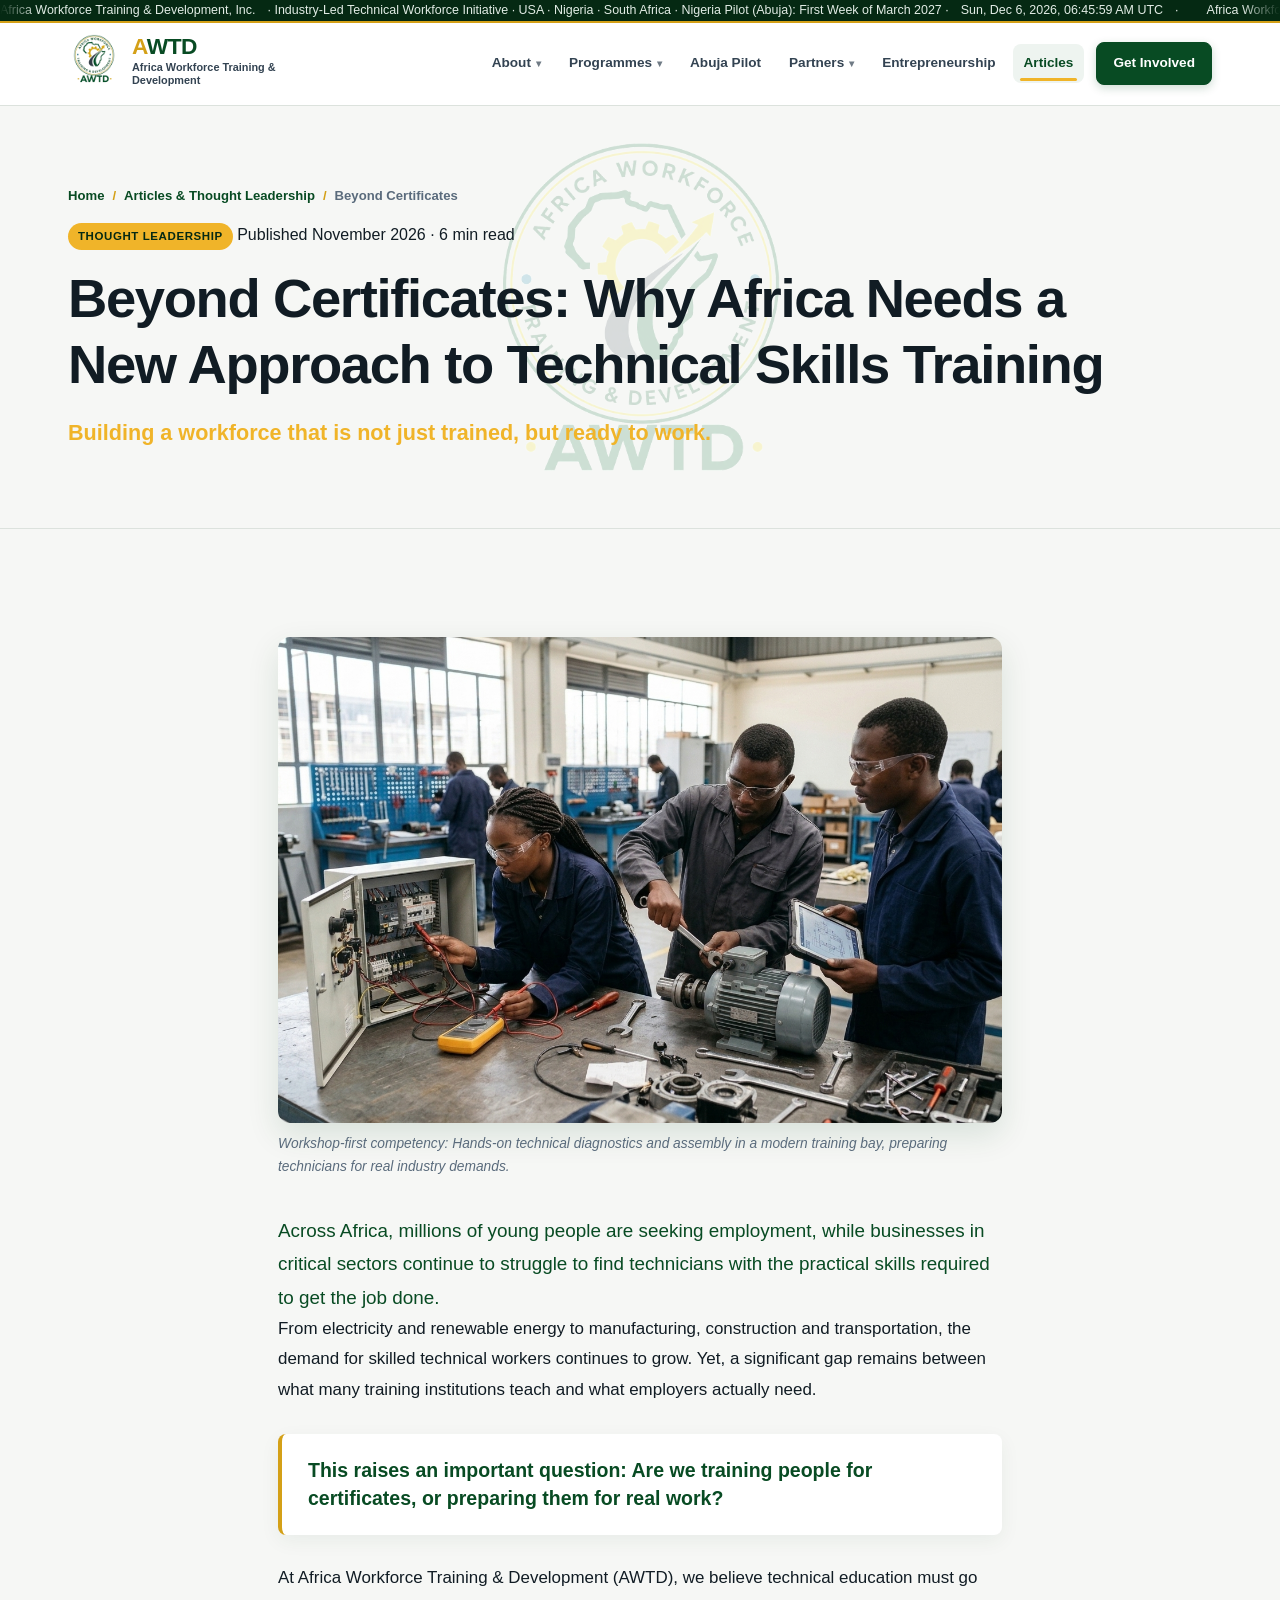
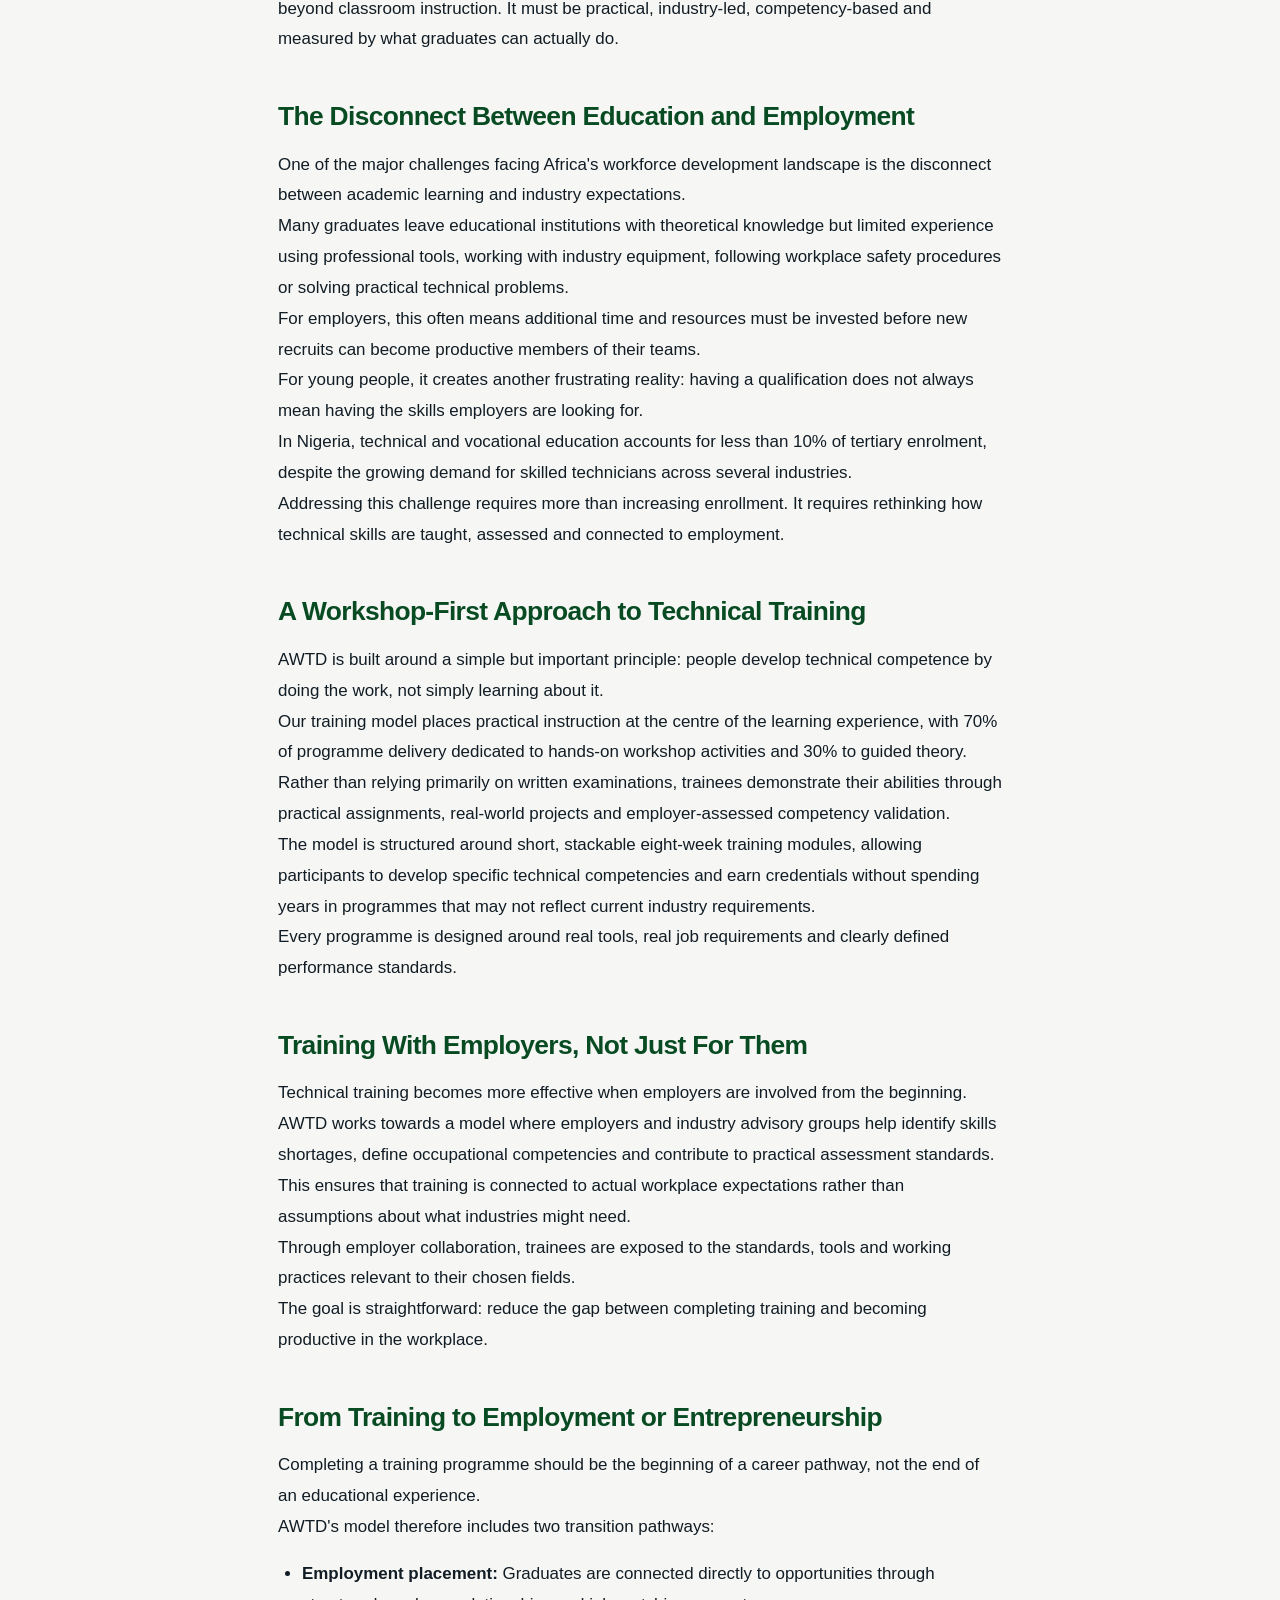
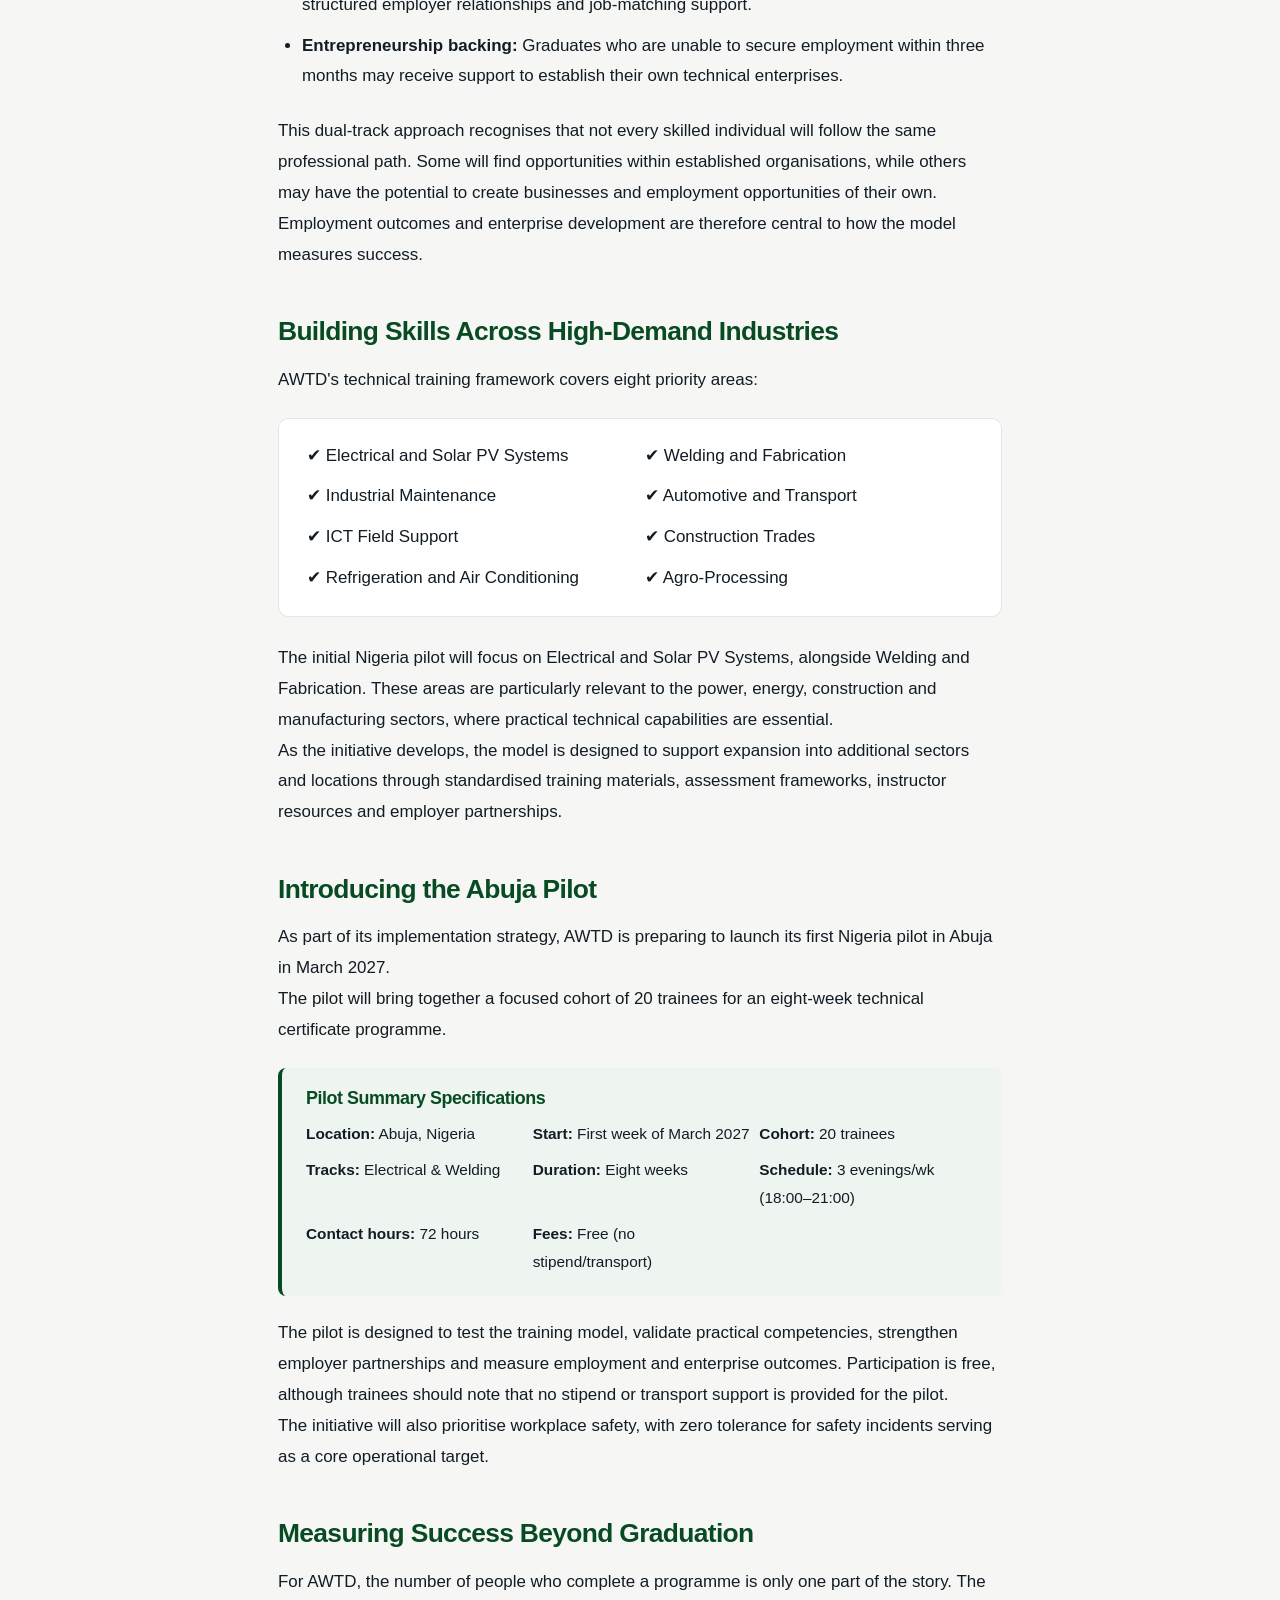
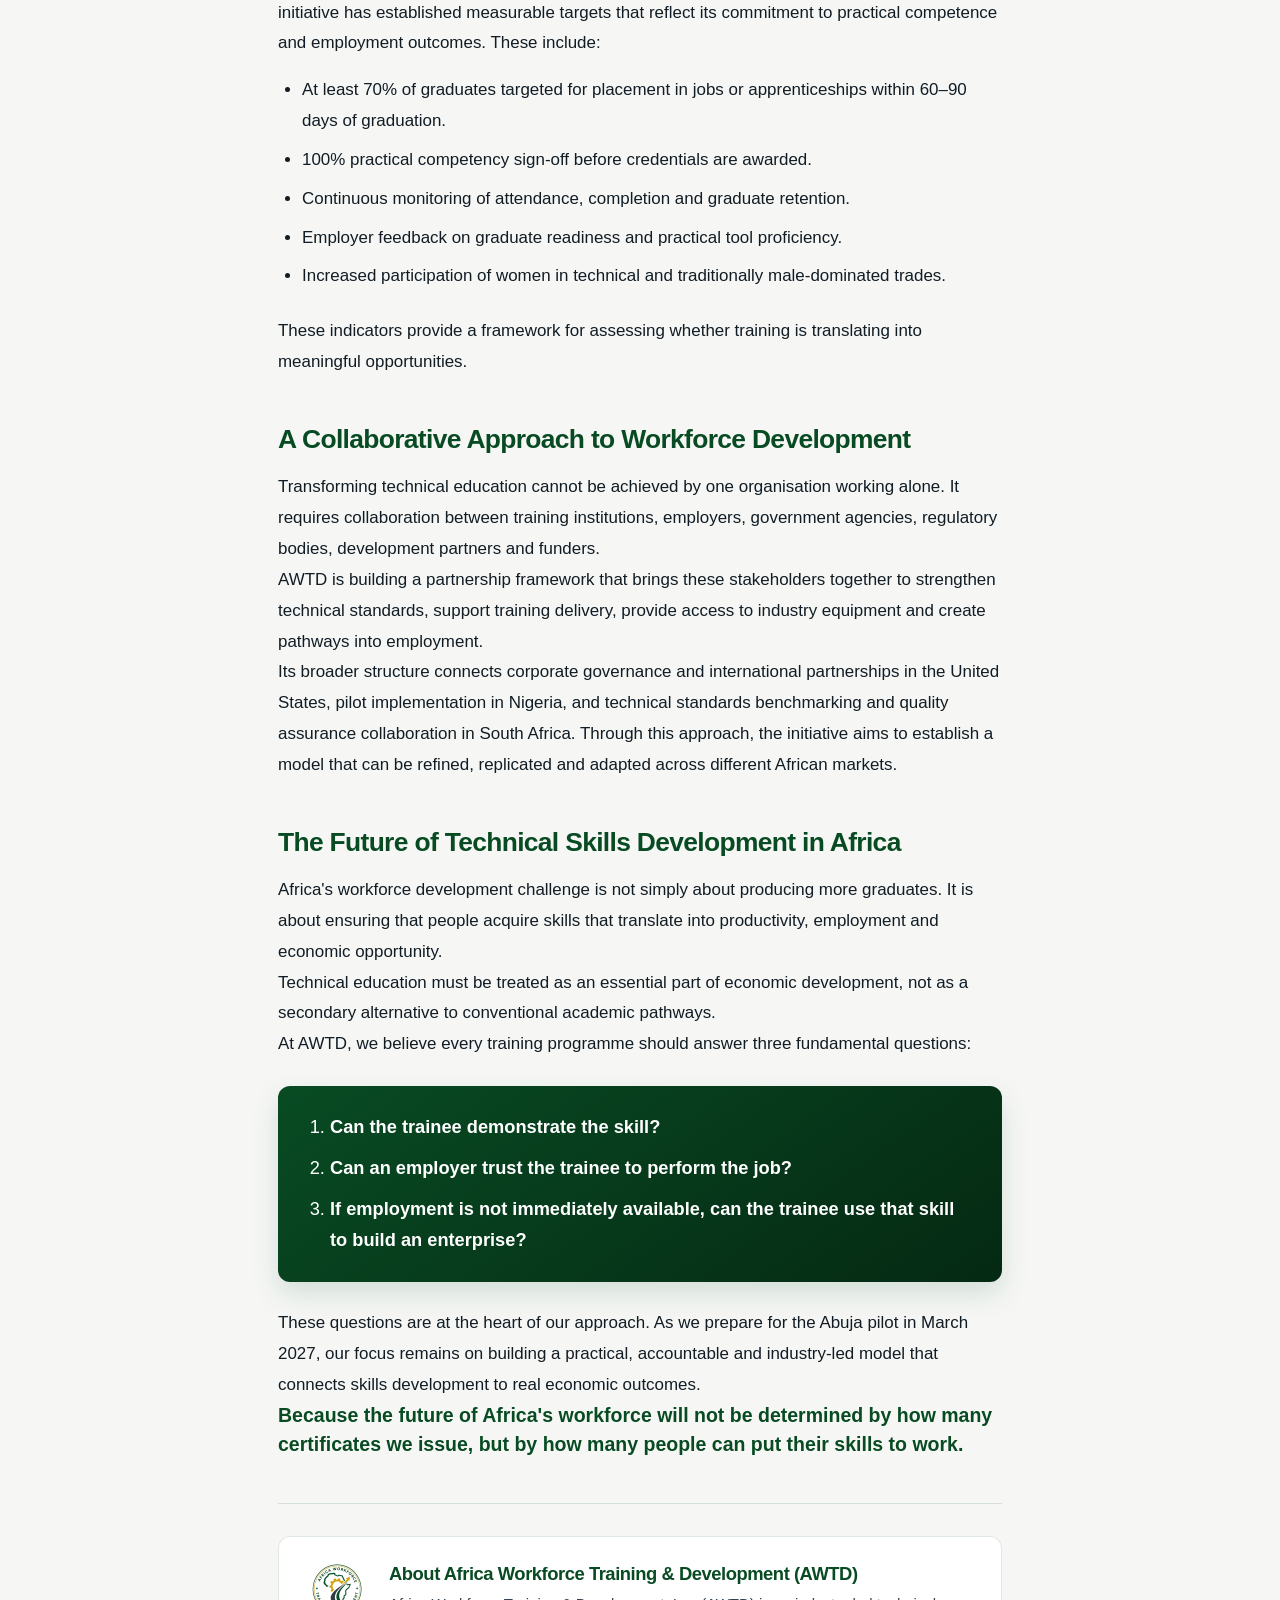
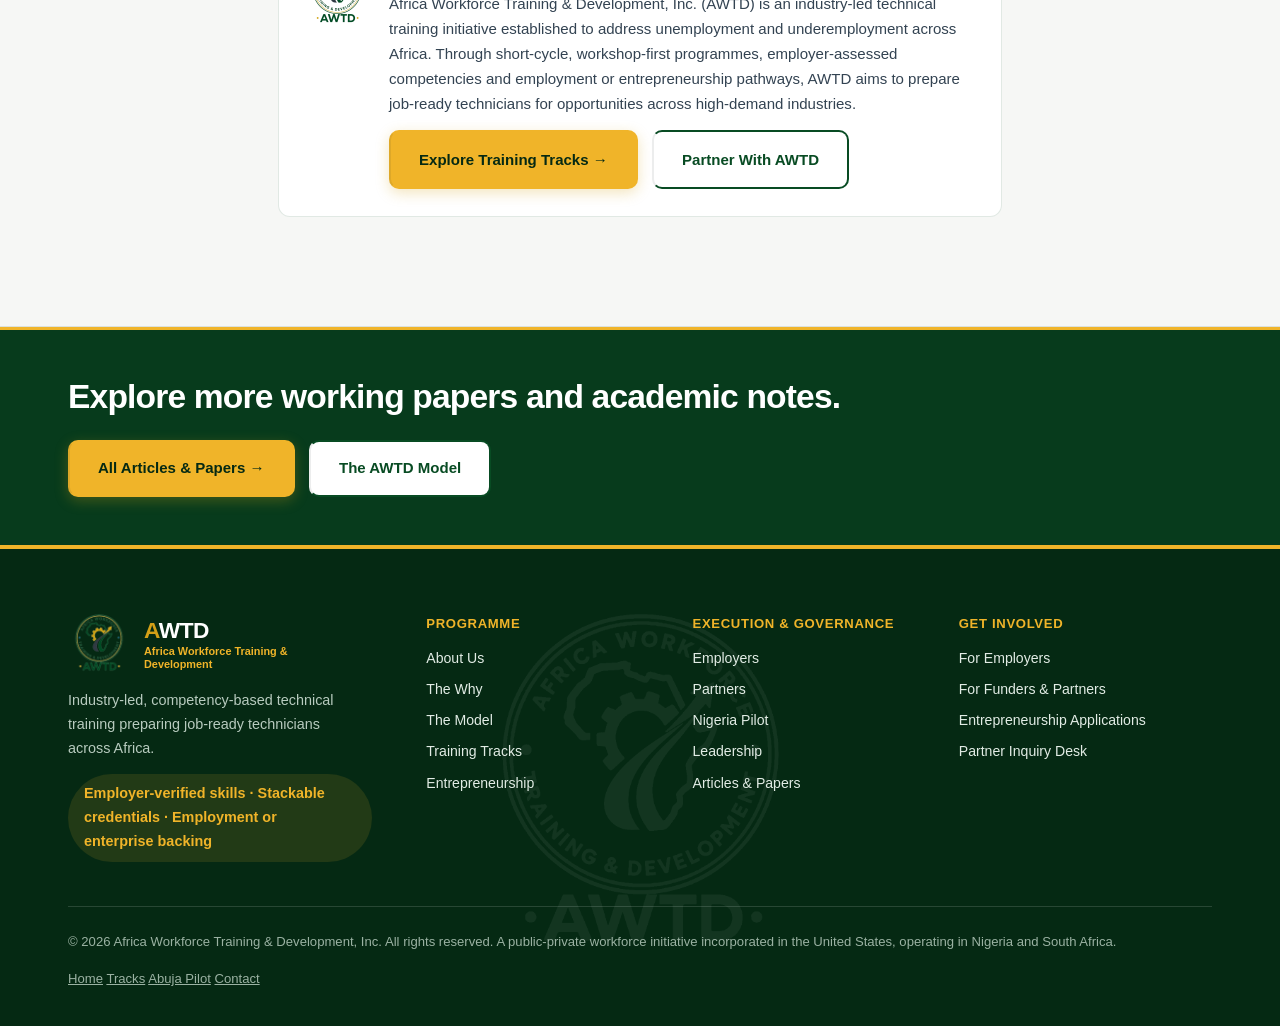
==== article-beyond-certificates.html @ a115439b "Publish Beyond Certificates article with natural photo, split differentiator with Request to Add Tra" ====
<!DOCTYPE html>
<html lang="en">
<head>
  <meta charset="UTF-8">
  <meta name="viewport" content="width=device-width, initial-scale=1.0, viewport-fit=cover">
  <meta name="description" content="Beyond Certificates: Why Africa Needs a New Approach to Technical Skills Training. An in-depth thought leadership article from Africa Workforce Training & Development (AWTD).">
  <title>Beyond Certificates: Why Africa Needs a New Approach to Technical Skills Training | AWTD</title>
  <link rel="icon" type="image/png" href="04%20Logos/awtd-logo-transparent.png">
  <link rel="preconnect" href="https://fonts.googleapis.com">
  <link rel="preconnect" href="https://fonts.gstatic.com" crossorigin>
  <link href="https://fonts.googleapis.com/css2?family=Plus+Jakarta+Sans:ital,wght@0,400;0,500;0,600;0,700;0,800;1,400;1,600&display=swap" rel="stylesheet">
  <link rel="stylesheet" href="css/styles.css?v=20261121b">
</head>
<body class="page-article">
<a class="skip-link" href="#mainContent">Skip to main content</a>

<!-- ── TOP ANNOUNCEMENT BAR ────────────────────────────────────── -->
<div class="topbar" role="region" aria-label="Announcement">
  <div class="topbar-marquee" aria-label="Organisation summary and live date">
    <div class="topbar-track">
      <span class="topbar-meta">
        <span data-config="legal-name">Africa Workforce Training &amp; Development, Inc.</span> · Industry-Led Technical Workforce Initiative · USA · Nigeria · South Africa · Nigeria Pilot (Abuja): First Week of March 2027 · <span class="topbar-datetime" data-live-datetime></span> ·
      </span>
      <span class="topbar-meta topbar-meta--dup" aria-hidden="true">
        <span>Africa Workforce Training &amp; Development, Inc.</span> · Industry-Led Technical Workforce Initiative · USA · Nigeria · South Africa · Nigeria Pilot (Abuja): First Week of March 2027 · <span class="topbar-datetime" data-live-datetime></span> ·
      </span>
    </div>
  </div>
</div>

<!-- ── PRIMARY NAVIGATION ──────────────────────────────────────── -->
<nav class="nav" role="navigation" aria-label="Main Navigation">
  <div class="wrap nav-in">
    <div class="nav-brand-row">
      <button class="nav-toggle" id="navToggle" type="button" aria-expanded="false" aria-controls="navLinks" aria-label="Toggle navigation menu">
        <span class="nav-toggle-bar" aria-hidden="true"></span>
        <span class="nav-toggle-bar" aria-hidden="true"></span>
        <span class="nav-toggle-bar" aria-hidden="true"></span>
      </button>

      <a class="mark" href="index.html" aria-label="AWTD, Africa Workforce Training & Development Home">
        <img class="mark-seal" src="04%20Logos/awtd-logo-transparent.png" alt="Official AWTD Logo" width="68" height="68">
        <div class="mark-text">
          <span class="mark-glyph"><em>A</em>WTD</span>
          <span class="mark-sub">Africa Workforce Training &amp; Development</span>
        </div>
      </a>
    </div>

    <div class="nav-links" id="navLinks">
      <div class="nav-item">
        <button type="button" class="nav-dropdown-trigger" aria-expanded="false" aria-haspopup="true">
          About <span class="nav-caret" aria-hidden="true">▾</span>
        </button>
        <div class="nav-dropdown-menu" role="menu">
          <a href="index.html#about" role="menuitem">About Us<span>Our purpose &amp; 3 operating countries</span></a>
          <a href="problem.html" role="menuitem">The Why<span>The problem we are addressing</span></a>
          <a href="model.html" role="menuitem">The Model<span>Industry-led, competency-based architecture</span></a>
          <a href="leadership.html" role="menuitem">Leadership<span>Seated board &amp; nine officers</span></a>
        </div>
      </div>

      <div class="nav-item">
        <button type="button" class="nav-dropdown-trigger" aria-expanded="false" aria-haspopup="true">
          Programmes <span class="nav-caret" aria-hidden="true">▾</span>
        </button>
        <div class="nav-dropdown-menu" role="menu">
          <a href="tracks.html" role="menuitem">Training Tracks<span>Electrical, Welding &amp; candidate trades</span></a>
          <a href="model.html#journey" role="menuitem">Learner Journey<span>From intake to job placement</span></a>
          <a href="measurement.html" role="menuitem">Measurement<span>70% placement &amp; 0 incidents KPIs</span></a>
        </div>
      </div>

      <a href="pilot.html">Abuja Pilot</a>

      <div class="nav-item">
        <button type="button" class="nav-dropdown-trigger" aria-expanded="false" aria-haspopup="true">
          Partners <span class="nav-caret" aria-hidden="true">▾</span>
        </button>
        <div class="nav-dropdown-menu" role="menu">
          <a href="employers.html" role="menuitem">Employer Needs<span>Tell us what training you require</span></a>
          <a href="partners.html" role="menuitem">Partner Coalition<span>Government, employers &amp; funders</span></a>
        </div>
      </div>

      <a href="entrepreneurship.html">Entrepreneurship</a>
      <a href="papers.html" class="is-active" aria-current="page">Articles</a>
      <a class="nav-cta" href="get-involved.html">Get Involved</a>
    </div>
  </div>
</nav>

<main id="mainContent">
  <!-- ── ARTICLE HEADER ────────────────────────────────────────── -->
  <header class="band page-hero article-hero" id="top">
    <div class="wrap">
      <nav class="breadcrumb" aria-label="Breadcrumb">
        <a href="index.html">Home</a>
        <span class="breadcrumb-sep" aria-hidden="true">/</span>
        <a href="papers.html">Articles &amp; Thought Leadership</a>
        <span class="breadcrumb-sep" aria-hidden="true">/</span>
        <span aria-current="page">Beyond Certificates</span>
      </nav>
      <div class="article-meta-bar">
        <span class="chip">Thought Leadership</span>
        <span class="article-date">Published November 2026 · 6 min read</span>
      </div>
      <h1 class="h-sec article-title" style="font-size:clamp(2.1rem,4.4vw,3.4rem);line-height:1.2;margin:16px 0 18px">Beyond Certificates: Why Africa Needs a New Approach to Technical Skills Training</h1>
      <p class="lead" style="font-size:clamp(1.1rem,1.8vw,1.35rem);color:var(--gold-bright);font-weight:600">Building a workforce that is not just trained, but ready to work.</p>
    </div>
  </header>

  <!-- ── ARTICLE CONTENT ───────────────────────────────────────── -->
  <article class="band band--light article-content-band">
    <div class="wrap article-container" style="max-width:820px;margin:0 auto">
      <!-- Natural Editorial Photograph -->
      <figure class="article-featured-figure" style="margin:0 0 36px">
        <img class="article-featured-img" src="05%20Images/technical-skills-training.jpg" alt="Young African technical trainees collaborating on hands-on equipment in a workshop" width="1200" height="720" style="width:100%;height:auto;border-radius:12px;box-shadow:0 12px 32px rgba(8,75,35,0.12);display:block">
        <figcaption style="font-size:0.86rem;color:var(--ink-muted);margin-top:10px;font-style:italic">Workshop-first competency: Hands-on technical diagnostics and assembly in a modern training bay, preparing technicians for real industry demands.</figcaption>
      </figure>

      <div class="article-body-text" style="font-size:1.06rem;line-height:1.82;color:var(--ink)">
        <p class="article-intro-p" style="font-size:1.18rem;line-height:1.75;font-weight:500;color:var(--forest)">Across Africa, millions of young people are seeking employment, while businesses in critical sectors continue to struggle to find technicians with the practical skills required to get the job done.</p>

        <p>From electricity and renewable energy to manufacturing, construction and transportation, the demand for skilled technical workers continues to grow. Yet, a significant gap remains between what many training institutions teach and what employers actually need.</p>

        <div class="article-callout-quote" style="background:#FFFFFF;border-left:4px solid var(--gold);padding:22px 26px;border-radius:8px;margin:28px 0;box-shadow:0 6px 20px rgba(8,75,35,0.06)">
          <p style="font-size:1.22rem;font-weight:700;color:var(--forest);line-height:1.45;margin:0">This raises an important question: Are we training people for certificates, or preparing them for real work?</p>
        </div>

        <p>At Africa Workforce Training &amp; Development (AWTD), we believe technical education must go beyond classroom instruction. It must be practical, industry-led, competency-based and measured by what graduates can actually do.</p>

        <h2 style="font-size:1.65rem;color:var(--forest);margin:44px 0 16px;line-height:1.3">The Disconnect Between Education and Employment</h2>
        <p>One of the major challenges facing Africa's workforce development landscape is the disconnect between academic learning and industry expectations.</p>
        <p>Many graduates leave educational institutions with theoretical knowledge but limited experience using professional tools, working with industry equipment, following workplace safety procedures or solving practical technical problems.</p>
        <p>For employers, this often means additional time and resources must be invested before new recruits can become productive members of their teams.</p>
        <p>For young people, it creates another frustrating reality: having a qualification does not always mean having the skills employers are looking for.</p>
        <p>In Nigeria, technical and vocational education accounts for less than 10% of tertiary enrolment, despite the growing demand for skilled technicians across several industries.</p>
        <p>Addressing this challenge requires more than increasing enrollment. It requires rethinking how technical skills are taught, assessed and connected to employment.</p>

        <h2 style="font-size:1.65rem;color:var(--forest);margin:44px 0 16px;line-height:1.3">A Workshop-First Approach to Technical Training</h2>
        <p>AWTD is built around a simple but important principle: people develop technical competence by doing the work, not simply learning about it.</p>
        <p>Our training model places practical instruction at the centre of the learning experience, with 70% of programme delivery dedicated to hands-on workshop activities and 30% to guided theory.</p>
        <p>Rather than relying primarily on written examinations, trainees demonstrate their abilities through practical assignments, real-world projects and employer-assessed competency validation.</p>
        <p>The model is structured around short, stackable eight-week training modules, allowing participants to develop specific technical competencies and earn credentials without spending years in programmes that may not reflect current industry requirements.</p>
        <p>Every programme is designed around real tools, real job requirements and clearly defined performance standards.</p>

        <h2 style="font-size:1.65rem;color:var(--forest);margin:44px 0 16px;line-height:1.3">Training With Employers, Not Just For Them</h2>
        <p>Technical training becomes more effective when employers are involved from the beginning.</p>
        <p>AWTD works towards a model where employers and industry advisory groups help identify skills shortages, define occupational competencies and contribute to practical assessment standards.</p>
        <p>This ensures that training is connected to actual workplace expectations rather than assumptions about what industries might need.</p>
        <p>Through employer collaboration, trainees are exposed to the standards, tools and working practices relevant to their chosen fields.</p>
        <p>The goal is straightforward: reduce the gap between completing training and becoming productive in the workplace.</p>

        <h2 style="font-size:1.65rem;color:var(--forest);margin:44px 0 16px;line-height:1.3">From Training to Employment or Entrepreneurship</h2>
        <p>Completing a training programme should be the beginning of a career pathway, not the end of an educational experience.</p>
        <p>AWTD's model therefore includes two transition pathways:</p>
        <ul style="padding-left:24px;margin:16px 0 24px">
          <li style="margin-bottom:10px"><strong>Employment placement:</strong> Graduates are connected directly to opportunities through structured employer relationships and job-matching support.</li>
          <li style="margin-bottom:10px"><strong>Entrepreneurship backing:</strong> Graduates who are unable to secure employment within three months may receive support to establish their own technical enterprises.</li>
        </ul>
        <p>This dual-track approach recognises that not every skilled individual will follow the same professional path. Some will find opportunities within established organisations, while others may have the potential to create businesses and employment opportunities of their own.</p>
        <p>Employment outcomes and enterprise development are therefore central to how the model measures success.</p>

        <h2 style="font-size:1.65rem;color:var(--forest);margin:44px 0 16px;line-height:1.3">Building Skills Across High-Demand Industries</h2>
        <p>AWTD's technical training framework covers eight priority areas:</p>
        <div style="background:#FFFFFF;border:1px solid rgba(8,75,35,0.12);border-radius:10px;padding:22px 28px;margin:22px 0 26px">
          <ul style="display:grid;grid-template-columns:repeat(auto-fit,minmax(240px,1fr));gap:10px;list-style:none;padding:0;margin:0">
            <li>✔ Electrical and Solar PV Systems</li>
            <li>✔ Welding and Fabrication</li>
            <li>✔ Industrial Maintenance</li>
            <li>✔ Automotive and Transport</li>
            <li>✔ ICT Field Support</li>
            <li>✔ Construction Trades</li>
            <li>✔ Refrigeration and Air Conditioning</li>
            <li>✔ Agro-Processing</li>
          </ul>
        </div>
        <p>The initial Nigeria pilot will focus on Electrical and Solar PV Systems, alongside Welding and Fabrication. These areas are particularly relevant to the power, energy, construction and manufacturing sectors, where practical technical capabilities are essential.</p>
        <p>As the initiative develops, the model is designed to support expansion into additional sectors and locations through standardised training materials, assessment frameworks, instructor resources and employer partnerships.</p>

        <h2 style="font-size:1.65rem;color:var(--forest);margin:44px 0 16px;line-height:1.3">Introducing the Abuja Pilot</h2>
        <p>As part of its implementation strategy, AWTD is preparing to launch its first Nigeria pilot in Abuja in March 2027.</p>
        <p>The pilot will bring together a focused cohort of 20 trainees for an eight-week technical certificate programme.</p>
        <div style="background:var(--bg-sage);border-left:4px solid var(--forest);padding:20px 24px;border-radius:8px;margin:22px 0">
          <h4 style="margin:0 0 12px;color:var(--forest);font-size:1.12rem">Pilot Summary Specifications</h4>
          <ul style="list-style:none;padding:0;margin:0;display:grid;grid-template-columns:repeat(auto-fit,minmax(200px,1fr));gap:8px;font-size:0.96rem">
            <li><strong>Location:</strong> Abuja, Nigeria</li>
            <li><strong>Start:</strong> First week of March 2027</li>
            <li><strong>Cohort:</strong> 20 trainees</li>
            <li><strong>Tracks:</strong> Electrical &amp; Welding</li>
            <li><strong>Duration:</strong> Eight weeks</li>
            <li><strong>Schedule:</strong> 3 evenings/wk (18:00–21:00)</li>
            <li><strong>Contact hours:</strong> 72 hours</li>
            <li><strong>Fees:</strong> Free (no stipend/transport)</li>
          </ul>
        </div>
        <p>The pilot is designed to test the training model, validate practical competencies, strengthen employer partnerships and measure employment and enterprise outcomes. Participation is free, although trainees should note that no stipend or transport support is provided for the pilot.</p>
        <p>The initiative will also prioritise workplace safety, with zero tolerance for safety incidents serving as a core operational target.</p>

        <h2 style="font-size:1.65rem;color:var(--forest);margin:44px 0 16px;line-height:1.3">Measuring Success Beyond Graduation</h2>
        <p>For AWTD, the number of people who complete a programme is only one part of the story. The initiative has established measurable targets that reflect its commitment to practical competence and employment outcomes. These include:</p>
        <ul style="padding-left:24px;margin:16px 0 24px">
          <li style="margin-bottom:8px">At least 70% of graduates targeted for placement in jobs or apprenticeships within 60–90 days of graduation.</li>
          <li style="margin-bottom:8px">100% practical competency sign-off before credentials are awarded.</li>
          <li style="margin-bottom:8px">Continuous monitoring of attendance, completion and graduate retention.</li>
          <li style="margin-bottom:8px">Employer feedback on graduate readiness and practical tool proficiency.</li>
          <li style="margin-bottom:8px">Increased participation of women in technical and traditionally male-dominated trades.</li>
        </ul>
        <p>These indicators provide a framework for assessing whether training is translating into meaningful opportunities.</p>

        <h2 style="font-size:1.65rem;color:var(--forest);margin:44px 0 16px;line-height:1.3">A Collaborative Approach to Workforce Development</h2>
        <p>Transforming technical education cannot be achieved by one organisation working alone. It requires collaboration between training institutions, employers, government agencies, regulatory bodies, development partners and funders.</p>
        <p>AWTD is building a partnership framework that brings these stakeholders together to strengthen technical standards, support training delivery, provide access to industry equipment and create pathways into employment.</p>
        <p>Its broader structure connects corporate governance and international partnerships in the United States, pilot implementation in Nigeria, and technical standards benchmarking and quality assurance collaboration in South Africa. Through this approach, the initiative aims to establish a model that can be refined, replicated and adapted across different African markets.</p>

        <h2 style="font-size:1.65rem;color:var(--forest);margin:44px 0 16px;line-height:1.3">The Future of Technical Skills Development in Africa</h2>
        <p>Africa's workforce development challenge is not simply about producing more graduates. It is about ensuring that people acquire skills that translate into productivity, employment and economic opportunity.</p>
        <p>Technical education must be treated as an essential part of economic development, not as a secondary alternative to conventional academic pathways.</p>
        <p>At AWTD, we believe every training programme should answer three fundamental questions:</p>
        <div style="background:linear-gradient(145deg,var(--forest) 0%,var(--bg-forest-deep) 100%);color:#FFFFFF;padding:26px 30px;border-radius:12px;margin:26px 0;box-shadow:0 12px 28px rgba(8,75,35,0.14)">
          <ol style="margin:0;padding-left:22px;font-size:1.14rem;line-height:1.7;color:#FFFFFF">
            <li style="margin-bottom:10px"><strong>Can the trainee demonstrate the skill?</strong></li>
            <li style="margin-bottom:10px"><strong>Can an employer trust the trainee to perform the job?</strong></li>
            <li><strong>If employment is not immediately available, can the trainee use that skill to build an enterprise?</strong></li>
          </ol>
        </div>
        <p>These questions are at the heart of our approach. As we prepare for the Abuja pilot in March 2027, our focus remains on building a practical, accountable and industry-led model that connects skills development to real economic outcomes.</p>
        <p style="font-size:1.22rem;font-weight:700;color:var(--forest);line-height:1.5">Because the future of Africa's workforce will not be determined by how many certificates we issue, but by how many people can put their skills to work.</p>

        <hr style="border:none;border-top:1px solid rgba(8,75,35,0.14);margin:44px 0 32px">

        <!-- Author / Organisation Bio -->
        <div style="background:#FFFFFF;border:1px solid rgba(8,75,35,0.12);border-radius:12px;padding:26px;display:flex;gap:20px;align-items:flex-start;flex-wrap:wrap">
          <img src="04%20Logos/awtd-logo-transparent.png" alt="AWTD Official Seal" width="64" height="64" style="object-fit:contain;flex-shrink:0">
          <div style="flex:1;min-width:240px">
            <h4 style="margin:0 0 8px;font-size:1.15rem;color:var(--forest)">About Africa Workforce Training &amp; Development (AWTD)</h4>
            <p style="font-size:0.94rem;line-height:1.65;color:var(--ink-secondary);margin:0 0 14px">Africa Workforce Training &amp; Development, Inc. (AWTD) is an industry-led technical training initiative established to address unemployment and underemployment across Africa. Through short-cycle, workshop-first programmes, employer-assessed competencies and employment or entrepreneurship pathways, AWTD aims to prepare job-ready technicians for opportunities across high-demand industries.</p>
            <div class="btns" style="margin-top:0">
              <a class="btn btn-p" href="tracks.html">Explore Training Tracks →</a>
              <a class="btn btn-s" href="get-involved.html">Partner With AWTD</a>
            </div>
          </div>
        </div>
      </div>
    </div>
  </article>

  <section class="next-band" aria-label="Next section navigation">
    <div class="wrap next-band-in">
      <div>
        <h2 class="h-sec" style="font-size:clamp(1.5rem,3vw,2.1rem)">Explore more working papers and academic notes.</h2>
      </div>
      <div class="btns" style="margin-top:0">
        <a class="btn btn-p" href="papers.html">All Articles &amp; Papers →</a>
        <a class="btn btn-s" href="model.html">The AWTD Model</a>
      </div>
    </div>
  </section>
</main>

<footer class="foot">
  <div class="wrap">
    <div class="foot-in">
      <div class="foot-brand">
        <div class="foot-brand-mark">
          <img class="mark-seal" src="04%20Logos/awtd-logo-transparent.png" alt="Official AWTD Logo" width="62" height="62">
          <div class="mark-text">
            <span class="mark-glyph"><em>A</em>WTD</span>
            <span class="mark-sub">Africa Workforce Training &amp; Development</span>
          </div>
        </div>
        <p>Industry-led, competency-based technical training preparing job-ready technicians across Africa.</p>
        <p class="strap">Employer-verified skills · Stackable credentials · Employment or enterprise backing</p>
      </div>

      <div class="foot-meta">
        <b>Programme</b>
        <a href="index.html#about">About Us</a>
        <a href="problem.html">The Why</a>
        <a href="model.html">The Model</a>
        <a href="tracks.html">Training Tracks</a>
        <a href="entrepreneurship.html">Entrepreneurship</a>
      </div>

      <div class="foot-meta">
        <b>Execution &amp; Governance</b>
        <a href="employers.html">Employers</a>
        <a href="partners.html">Partners</a>
        <a href="pilot.html">Nigeria Pilot</a>
        <a href="leadership.html">Leadership</a>
        <a href="papers.html">Articles &amp; Papers</a>
      </div>

      <div class="foot-meta">
        <b>Get Involved</b>
        <a href="employers.html">For Employers</a>
        <a href="get-involved.html">For Funders &amp; Partners</a>
        <a href="entrepreneurship.html">Entrepreneurship Applications</a>
        <a href="get-involved.html#inquiryPanel">Partner Inquiry Desk</a>
      </div>
    </div>

    <div class="foot-base">
      <p>© 2026 <span data-config="legal-name">Africa Workforce Training &amp; Development, Inc.</span> All rights reserved. A public-private workforce initiative incorporated in the United States, operating in Nigeria and South Africa.</p>
      <div class="foot-base-links">
        <a href="index.html">Home</a>
        <a href="tracks.html">Tracks</a>
        <a href="pilot.html">Abuja Pilot</a>
        <a href="get-involved.html">Contact</a>
      </div>
    </div>
  </div>
</footer>

<script src="js/main.js?v=20261121b"></script>
</body>
</html>
---- css/styles.css ----
/* ==========================================================================
   AWTD — Africa Workforce Training & Development
   Refined Design System & Multi-Page Architecture (css/styles.css)
   ==========================================================================
   1. TYPOGRAPHY: Clean, conventional, professional sans-serif ('Inter', Arial)
   2. PALETTE: Derived from the official AWTD seal — Prominent Golden-Yellow
      (#F0B429 / #D4A017) & Core Heritage Green (#084B23 / #063519) on
      clean neutral grounds (#FFFFFF, #F6F7F5, #EEF4F0).
   3. NO ORNAMENTAL RULES OR NUMBERED EYEBROW LABELS.
   4. ENLARGED HEADER LOGO (68px desktop / 56px mobile, uncropped & unstretched).
   ========================================================================== */

:root {
  /* ---- Clean Neutral Grounds ---- */
  --bg-canvas:        #FFFFFF;
  --bg-stone:         #F6F7F5;
  --bg-sage:          #EEF4F0;
  --bg-forest:        #073B1C;
  --bg-forest-deep:   #052913;
  --bg-slate:         #14222E;
  --bg-gold-soft:     #FEF9EC;

  /* ---- Core AWTD Brand Colors (Logo-Derived: Prominent Gold + Core Green) ---- */
  --forest:           #084B23;
  --forest-mid:       #0C6330;
  --forest-bright:    #15803D;
  --gold:             #D4A017;
  --gold-bright:      #F0B429;
  --gold-hover:       #E0A312;
  --gold-deep:        #8F6800;
  --gold-tint:        #FDF4DC;
  --gold-border:      #E6C259;
  --slate:            #1E2C3A;
  --cerulean:         #0F5C7E;

  /* ---- Legacy Variable Aliases ---- */
  --green:            #084B23;
  --green-dark:       #063519;
  --green-mid:        #0C6330;
  --green-tint:       #EEF4F0;
  --navy:             #14222E;
  --navy-mid:         #1E2C3A;
  --white:            #FFFFFF;
  --off:              #F6F7F5;

  /* ---- Accessible Typography Hierarchy Colors ---- */
  --ink:              #111C24;
  --ink-secondary:    #334352;
  --ink-muted:        #5A6B7C;
  --ink-on-dark:      #F7F9F8;
  --ink-muted-dark:   #C4D4C9;

  /* ---- Structural Hairlines ---- */
  --line:             #DCE2DD;
  --line-strong:      #B8C4BA;
  --line-dark:        rgba(255, 255, 255, 0.15);

  /* ---- Conventional Professional Sans-Serif Typography (Inter / Arial) ---- */
  --f-disp:           'Inter', Arial, -apple-system, BlinkMacSystemFont, 'Segoe UI', Roboto, sans-serif;
  --f-body:           'Inter', Arial, -apple-system, BlinkMacSystemFont, 'Segoe UI', Roboto, sans-serif;
  --f-mono:           'Inter', Arial, -apple-system, BlinkMacSystemFont, 'Segoe UI', Roboto, sans-serif;

  /* ---- Layout & Spacing ---- */
  --wrap-max:         1240px;
  --band-pad:         clamp(68px, 8.5vw, 112px);
  --ease-out:         cubic-bezier(0.16, 1, 0.3, 1);
}

/* ---- Reset & Base ---- */
*, *::before, *::after {
  box-sizing: border-box;
  margin: 0;
  padding: 0;
}

html {
  scroll-behavior: smooth;
  font-size: 16px;
}

body {
  background-color: var(--bg-canvas);
  color: var(--ink);
  font-family: var(--f-body);
  font-size: 1rem;
  line-height: 1.65;
  -webkit-font-smoothing: antialiased;
  -moz-osx-font-smoothing: grayscale;
  overflow-x: hidden;
}

img, svg {
  max-width: 100%;
  height: auto;
  display: block;
}

a {
  color: inherit;
  transition: color 0.2s ease, background-color 0.2s ease, border-color 0.2s ease, transform 0.2s ease, box-shadow 0.2s ease;
}

button, input, select, textarea {
  font: inherit;
}

/* Accessibility Skip Link */
.skip-link {
  position: absolute;
  top: -100px;
  left: 16px;
  background: var(--gold-bright);
  color: var(--bg-forest-deep);
  padding: 10px 18px;
  font-weight: 700;
  font-size: 0.875rem;
  z-index: 9999;
  text-decoration: none;
  border-radius: 4px;
}
.skip-link:focus {
  top: 12px;
}

:focus:not(:focus-visible) {
  outline: none;
}

:focus-visible {
  outline: 2px solid var(--gold-bright);
  outline-offset: 3px;
}

/* ---- Hide Decorative Rules & Unnecessary Small Labels ---- */
.rule {
  display: none !important;
}

.eyebrow {
  display: none !important;
}

/* ---- Layout Containers & Section Bands ---- */
.wrap {
  max-width: var(--wrap-max);
  margin: 0 auto;
  padding: 0 clamp(20px, 4.5vw, 48px);
}

.band {
  padding: var(--band-pad) 0;
  background-color: var(--bg-canvas);
  border-bottom: 1px solid var(--line);
  position: relative;
}

.band--stone,
.band--light {
  background-color: var(--bg-stone);
}

.band--sage,
.band--mid {
  background-color: var(--bg-sage);
}

.band--forest {
  background-color: var(--bg-forest);
  color: var(--ink-on-dark);
  border-bottom-color: var(--line-dark);
}

.band--slate,
.cta-band {
  background-color: var(--bg-slate);
  color: var(--ink-on-dark);
  border-bottom-color: var(--line-dark);
}

/* ---- Consistent Sans-Serif Typography Hierarchy ---- */
h1, h2, h3, h4 {
  font-family: var(--f-disp);
  color: var(--ink);
  font-weight: 700;
  letter-spacing: -0.025em;
  line-height: 1.15;
}

.band--forest h1, .band--forest h2, .band--forest h3, .band--forest h4,
.band--slate h1, .band--slate h2, .band--slate h3, .band--slate h4,
.cta-band h1, .cta-band h2, .cta-band h3, .cta-band h4 {
  color: #FFFFFF;
}

.hero h1 {
  font-size: clamp(2.05rem, 3.65vw, 3.15rem);
  font-weight: 800;
  line-height: 1.08;
  letter-spacing: -0.03em;
}

.hero h1 em {
  font-size: 0.78em;
  margin-top: 8px;
}

h1 span,
h1 em {
  display: block;
  font-style: normal;
  color: var(--forest);
  margin-top: 6px;
  position: relative;
}

.h-sec {
  font-size: clamp(1.85rem, 3.4vw, 2.65rem);
  font-weight: 800;
  letter-spacing: -0.025em;
  margin-bottom: 14px;
}

.lead {
  font-size: clamp(1.04rem, 1.3vw, 1.16rem);
  line-height: 1.7;
  color: var(--ink-secondary);
  max-width: 68ch;
}

.band--forest .lead,
.band--slate .lead,
.cta-band .lead {
  color: var(--ink-muted-dark);
}

/* Section Header Layout */
.sec-head {
  display: grid;
  grid-template-columns: 1fr;
  gap: 12px;
  margin-bottom: clamp(32px, 4.5vw, 48px);
}

.sec-head > .h-sec,
.sec-head > div > .h-sec {
  max-width: none;
  margin-bottom: 0;
}

.sec-head > .lead,
.sec-head > p {
  max-width: 78ch;
  margin-top: 0;
}

/* ---- Buttons (Prominent Gold & Core Green) ---- */
.btns {
  display: flex;
  gap: 14px;
  flex-wrap: wrap;
  margin-top: 28px;
}

.btn {
  display: inline-flex;
  align-items: center;
  justify-content: center;
  gap: 10px;
  font-family: var(--f-body);
  font-size: 0.94rem;
  font-weight: 700;
  padding: 14px 28px;
  border-radius: 6px;
  text-decoration: none;
  cursor: pointer;
  border: 2px solid transparent;
  transition: background-color 0.22s var(--ease-out), color 0.22s var(--ease-out), border-color 0.22s var(--ease-out), transform 0.22s var(--ease-out), box-shadow 0.22s var(--ease-out);
}

/* Primary Button: Prominent AWTD Golden-Yellow with Deep Forest contrast */
.btn-p {
  background-color: var(--gold-bright);
  color: var(--bg-forest-deep);
  border-color: var(--gold-bright);
  box-shadow: 0 4px 14px rgba(212, 160, 23, 0.25);
}

.btn-p:hover {
  background-color: var(--forest);
  border-color: var(--forest);
  color: #FFFFFF;
  transform: translateY(-2px);
  box-shadow: 0 8px 20px rgba(8, 75, 35, 0.25);
}

/* Secondary Button: Core AWTD Green outline with Gold/Green hover */
.btn-s {
  background-color: #FFFFFF;
  color: var(--forest);
  border-color: var(--forest);
}

.btn-s:hover {
  background-color: var(--gold-tint);
  border-color: var(--gold);
  color: var(--bg-forest-deep);
  transform: translateY(-2px);
}

.band--forest .btn-s,
.band--slate .btn-s,
.cta-band .btn-s {
  background-color: rgba(255, 255, 255, 0.06);
  color: #FFFFFF;
  border-color: rgba(240, 180, 41, 0.55);
}

.band--forest .btn-s:hover,
.band--slate .btn-s:hover,
.cta-band .btn-s:hover {
  background-color: var(--gold-bright);
  color: var(--bg-forest-deep);
  border-color: var(--gold-bright);
}

/* ==========================================================================
   INSTITUTIONAL TOP BAR & PRIMARY NAVIGATION (ENLARGED LOGO)
   ========================================================================== */
.topbar {
  background-color: var(--bg-forest-deep);
  color: #E2ECE5;
  border-bottom: 2px solid var(--gold);
  font-size: 0.78rem;
  font-weight: 500;
}

.topbar-in {
  display: flex;
  align-items: center;
  justify-content: space-between;
  gap: 18px;
  min-height: 42px;
  padding-top: 6px;
  padding-bottom: 6px;
  flex-wrap: nowrap;
}

.topbar-marquee {
  flex: 1 1 auto;
  min-width: 0;
  overflow: hidden;
  position: relative;
  mask-image: linear-gradient(90deg, transparent 0%, #000 3%, #000 97%, transparent 100%);
  -webkit-mask-image: linear-gradient(90deg, transparent 0%, #000 3%, #000 97%, transparent 100%);
}

.topbar-track {
  display: inline-flex;
  align-items: center;
  gap: 28px;
  white-space: nowrap;
  animation: awtdMarquee 32s linear infinite;
}

.topbar-marquee:hover .topbar-track,
.topbar-marquee:focus-within .topbar-track {
  animation-play-state: paused;
}

.topbar-meta {
  display: inline-flex;
  align-items: center;
  gap: 12px;
  flex-wrap: nowrap;
}

.topbar-date {
  flex: 0 0 auto;
  display: inline-flex;
  align-items: center;
  gap: 7px;
  padding: 4px 12px;
  border-radius: 999px;
  background: rgba(255, 255, 255, 0.1);
  border: 1px solid rgba(255, 255, 255, 0.16);
  color: var(--gold-bright);
  font-size: 0.75rem;
  font-weight: 600;
  white-space: nowrap;
}

@keyframes awtdMarquee {
  0% {
    transform: translateX(0);
  }
  100% {
    transform: translateX(-50%);
  }
}

@media (prefers-reduced-motion: reduce) {
  .topbar-track {
    animation: none;
  }
  .topbar-meta--dup {
    display: none;
  }
}

.topbar-badge {
  display: inline-flex;
  align-items: center;
  gap: 8px;
  color: #FFFFFF;
  font-weight: 600;
}

.topbar-dot {
  width: 8px;
  height: 8px;
  border-radius: 50%;
  background-color: var(--gold-bright);
  box-shadow: 0 0 0 3px rgba(240, 180, 41, 0.25);
}

.topbar-sep {
  color: rgba(240, 180, 41, 0.55);
}

/* Outstanding Items Toggle */
.switch {
  display: inline-flex;
  align-items: center;
  gap: 8px;
  cursor: pointer;
  user-select: none;
  color: #FFFFFF;
  padding: 4px 12px;
  border: 1px solid rgba(240, 180, 41, 0.45);
  background: rgba(240, 180, 41, 0.12);
  border-radius: 999px;
  font-size: 0.75rem;
  font-weight: 600;
  transition: background-color 0.2s ease, border-color 0.2s ease;
}

.switch:hover {
  border-color: var(--gold-bright);
  background: rgba(240, 180, 41, 0.22);
}

.switch input {
  accent-color: var(--gold-bright);
  width: 14px;
  height: 14px;
  cursor: pointer;
}

.switch-count {
  background: var(--gold-bright);
  color: var(--bg-forest-deep);
  font-weight: 800;
  padding: 1px 7px;
  border-radius: 999px;
  font-size: 0.7rem;
}

/* Sticky Navigation with Noticeably Enlarged Official Logo */
.nav {
  position: sticky;
  top: 0;
  z-index: 120;
  background-color: rgba(255, 255, 255, 0.98);
  backdrop-filter: blur(10px);
  border-bottom: 1px solid var(--line);
  transition: box-shadow 0.25s ease, border-color 0.25s ease;
}

.nav.is-scrolled {
  box-shadow: 0 8px 28px rgba(17, 28, 36, 0.08);
  border-bottom-color: var(--gold-border);
}

.nav-in {
  display: flex;
  align-items: center;
  justify-content: space-between;
  min-height: 82px;
  padding-top: 8px;
  padding-bottom: 8px;
  gap: 14px;
}

.mark {
  display: inline-flex;
  align-items: center;
  gap: 12px;
  text-decoration: none;
  flex-shrink: 0;
}

/* Header Logo — Unstretched, Uncropped, Proportional */
.mark-seal {
  width: 52px !important;
  height: 52px !important;
  object-fit: contain;
  border-radius: 50%;
  border: 2px solid var(--gold);
  background-color: #FFFFFF;
  padding: 2px;
  box-shadow: 0 3px 12px rgba(8, 75, 35, 0.14);
  flex-shrink: 0;
  transition: transform 0.25s var(--ease-out), border-color 0.25s ease;
}

.mark:hover .mark-seal {
  transform: scale(1.04);
  border-color: var(--forest);
}

.mark-text {
  display: flex;
  flex-direction: column;
  line-height: 1.15;
}

.mark-glyph {
  font-family: var(--f-disp);
  font-weight: 800;
  font-size: 1.42rem;
  letter-spacing: -0.02em;
  color: var(--forest);
}

.mark-glyph em {
  color: var(--gold);
  font-style: normal;
}

.mark-sub {
  font-family: var(--f-body);
  font-size: 0.68rem;
  font-weight: 600;
  color: var(--ink-secondary);
  margin-top: 2px;
  max-width: 24ch;
  line-height: 1.2;
}

.nav-links {
  display: flex;
  align-items: center;
  gap: 2px;
}

.nav-links a {
  font-family: var(--f-body);
  font-size: 0.78rem;
  font-weight: 600;
  color: var(--ink-secondary);
  text-decoration: none;
  padding: 6px 7px;
  border-radius: 6px;
  position: relative;
  white-space: nowrap;
}

.nav-links a:hover,
.nav-links a.is-active {
  color: var(--forest);
  background-color: var(--bg-sage);
}

.nav-links a.is-active::after {
  content: '';
  position: absolute;
  left: 7px;
  right: 7px;
  bottom: 2px;
  height: 2.5px;
  background-color: var(--gold-bright);
  border-radius: 2px;
}

.nav-links a.nav-cta {
  background-color: var(--forest);
  color: #FFFFFF;
  font-weight: 700;
  padding: 8px 15px;
  margin-left: 6px;
  border: 1.5px solid var(--forest);
  border-radius: 8px;
  box-shadow: 0 3px 10px rgba(8, 75, 35, 0.2);
  transition: background-color 0.22s ease, border-color 0.22s ease, color 0.22s ease, transform 0.22s var(--ease-out), box-shadow 0.22s ease;
}

.nav-links a.nav-cta:hover {
  background-color: var(--bg-forest-deep);
  border-color: var(--gold-bright);
  color: var(--gold-bright);
  transform: translateY(-1px);
  box-shadow: 0 6px 16px rgba(8, 75, 35, 0.25);
}

.nav-links a.nav-cta::after {
  display: none;
}

/* Mobile Menu Button */
.nav-toggle {
  display: none;
  background: transparent;
  border: 1.5px solid var(--line-strong);
  border-radius: 6px;
  width: 44px;
  height: 44px;
  align-items: center;
  justify-content: center;
  flex-direction: column;
  gap: 5px;
  cursor: pointer;
}

.nav-toggle-bar {
  width: 20px;
  height: 2px;
  background-color: var(--ink);
  transition: transform 0.2s ease, opacity 0.2s ease;
}

/* Review Bar & Live Config Editor */
.review-bar {
  display: none;
  background-color: var(--gold-tint);
  color: #593E00;
  border-top: 1px solid var(--gold-border);
  border-bottom: 2px solid var(--gold);
  font-size: 0.8rem;
  font-weight: 600;
  padding: 10px 0;
}

body.review .review-bar {
  display: block;
}

.review-bar-in {
  display: flex;
  align-items: center;
  justify-content: space-between;
  gap: 16px;
  flex-wrap: wrap;
}

.review-bar-actions {
  display: flex;
  align-items: center;
  gap: 12px;
  flex-wrap: wrap;
}

.review-city-editor {
  display: inline-flex;
  align-items: center;
  gap: 6px;
  background: #FFFFFF;
  border: 1px solid var(--gold);
  border-radius: 4px;
  padding: 3px 8px;
}

.review-city-editor label {
  font-size: 0.72rem;
  font-weight: 700;
  color: var(--ink-secondary);
}

.review-city-editor input {
  border: 1px solid var(--line);
  border-radius: 3px;
  padding: 3px 8px;
  font-size: 0.78rem;
  color: var(--ink);
  width: 145px;
}

.review-city-save,
.review-jump-btn {
  background: var(--forest);
  color: #FFFFFF;
  border: none;
  border-radius: 4px;
  padding: 5px 12px;
  font-size: 0.74rem;
  font-weight: 700;
  cursor: pointer;
}

.review-city-save:hover,
.review-jump-btn:hover {
  background: var(--bg-forest-deep);
}

/* Outstanding Items (.pend) Highlighting */
.pend-note {
  display: none;
  margin-top: 14px;
  padding: 11px 15px;
  background-color: var(--gold-tint);
  border-left: 4px solid var(--gold);
  color: #5C4000;
  font-size: 0.8rem;
  font-weight: 600;
  line-height: 1.5;
  border-radius: 0 4px 4px 0;
}

body.review .pend {
  outline: 2px dashed var(--gold);
  outline-offset: 6px;
  position: relative;
}

body.review .pend-note {
  display: block;
}

/* ==========================================================================
   HERO & SUBPAGE HEROES
   ========================================================================== */
.hero {
  position: relative;
  padding: clamp(52px, 7vw, 92px) 0 0;
  background-color: var(--bg-canvas);
  background-image: 
    linear-gradient(135deg, rgba(255, 255, 255, 0.94) 0%, rgba(246, 248, 246, 0.90) 50%, rgba(238, 244, 240, 0.88) 100%),
    url('../05%20Images/hero-workshop.jpg');
  background-size: cover;
  background-position: center 38%;
  background-repeat: no-repeat;
  border-bottom: 1px solid var(--line);
  overflow: hidden;
}

.hero-editorial {
  display: grid;
  grid-template-columns: 1.18fr 0.82fr;
  gap: clamp(32px, 5vw, 56px);
  align-items: center;
  padding-bottom: clamp(44px, 6vw, 72px);
}

.hero-kicker {
  display: inline-block;
  margin-bottom: 16px;
  font-size: 0.78rem;
  font-weight: 700;
  letter-spacing: 0.14em;
  text-transform: uppercase;
  color: var(--forest);
}

.hero-kicker-dot {
  display: none;
}

.hero-lead {
  font-size: clamp(1.06rem, 1.35vw, 1.18rem);
  line-height: 1.72;
  color: var(--ink-secondary);
  margin-top: 20px;
  max-width: 60ch;
}

.strap {
  font-size: 0.85rem;
  font-weight: 700;
  color: var(--forest);
  margin-top: 22px;
  padding: 8px 14px;
  border-left: 4px solid var(--gold-bright);
  background-color: var(--bg-sage);
  display: inline-block;
  border-radius: 0 4px 4px 0;
}

/* Hero Documentary Visual Plate */
.hero-frame {
  position: relative;
}

.hero-plate {
  background-color: var(--bg-stone);
  border: 1px solid var(--line-strong);
  border-top: 4px solid var(--gold-bright);
  border-radius: 8px;
  padding: 12px;
  box-shadow: 0 14px 34px rgba(17, 28, 36, 0.08);
}

.hero-photo {
  width: 100%;
  aspect-ratio: 16 / 10.5;
  object-fit: cover;
  border-radius: 4px;
}

.hero-caption-bar {
  display: flex;
  align-items: center;
  justify-content: space-between;
  gap: 16px;
  padding: 14px 6px 4px;
}

.hero-caption-meta strong {
  display: block;
  font-size: 0.92rem;
  font-weight: 700;
  color: var(--ink);
}

.hero-caption-meta span {
  font-size: 0.78rem;
  color: var(--ink-muted);
}

.hero-seal-badge {
  width: 56px;
  height: 56px;
  border-radius: 50%;
  object-fit: contain;
  border: 2px solid var(--gold);
  background: #FFFFFF;
  padding: 2px;
  flex-shrink: 0;
}

/* 4-Column Key Programme Statistics Cards (Creative High-Contrast Design) */
.stats-ledger,
.stats {
  display: grid;
  grid-template-columns: repeat(4, 1fr);
  gap: 16px;
  background-color: transparent;
  padding-bottom: clamp(32px, 4vw, 48px);
}

.page-hero .stats {
  margin-top: 36px;
  padding-bottom: 0;
}

.stat-cell,
.stat {
  background: linear-gradient(145deg, var(--forest) 0%, var(--bg-forest-deep) 100%);
  color: #FFFFFF;
  padding: 26px 24px;
  border-radius: 16px;
  border: 1px solid rgba(255, 255, 255, 0.12);
  box-shadow: 0 10px 26px rgba(5, 41, 19, 0.14);
  display: flex;
  flex-direction: column;
  justify-content: space-between;
  transition: transform 0.25s var(--ease-out), box-shadow 0.25s var(--ease-out), background 0.25s ease;
}

.stat-cell:nth-child(2),
.stat:nth-child(2) {
  background: linear-gradient(145deg, #FEF9EC 0%, #FBEFC9 100%);
  color: var(--ink);
  border-color: rgba(212, 160, 23, 0.25);
}

.stat-cell:nth-child(2) b,
.stat:nth-child(2) b {
  color: var(--forest) !important;
}

.stat-cell:nth-child(2) span,
.stat-cell:nth-child(2) span:last-child,
.stat:nth-child(2) span,
.stat:nth-child(2) span:last-child {
  color: var(--ink-secondary) !important;
}

.stat-cell:hover,
.stat:hover {
  transform: translateY(-4px);
  box-shadow: 0 16px 34px rgba(5, 41, 19, 0.2);
}

.stat-cell:not(:nth-child(2)):hover,
.stat:not(:nth-child(2)):hover {
  background: linear-gradient(145deg, var(--forest-mid) 0%, var(--forest) 100%);
}

.stat-cell:nth-child(2):hover,
.stat:nth-child(2):hover {
  background: linear-gradient(145deg, #FFFDF7 0%, #F9E8B2 100%);
}

.stat-index {
  display: none;
}

.stat-cell b,
.stat b {
  font-family: var(--f-disp);
  font-size: clamp(2.1rem, 3.4vw, 2.85rem);
  font-weight: 800;
  color: var(--gold-bright);
  line-height: 1.05;
  letter-spacing: -0.03em;
  margin-bottom: 6px;
}

.stat-cell span:last-child,
.stat span {
  font-size: 0.88rem;
  font-weight: 500;
  color: #E5EFE8;
}

/* Subpage Hero */
.page-hero {
  background-color: var(--bg-stone);
  padding: clamp(44px, 6vw, 76px) 0;
  border-bottom: 2px solid var(--gold-border);
}

.breadcrumb {
  display: inline-flex;
  align-items: center;
  gap: 8px;
  font-size: 0.82rem;
  font-weight: 600;
  color: var(--ink-muted);
  margin-bottom: 16px;
}

.breadcrumb a {
  color: var(--forest);
  text-decoration: none;
}

.breadcrumb a:hover {
  color: var(--gold-deep);
  text-decoration: underline;
}

.breadcrumb-sep {
  color: var(--gold);
  font-weight: 700;
}

/* ==========================================================================
   SECTION 01 · THE PROBLEM
   ========================================================================== */
.problem-layout {
  display: grid;
  grid-template-columns: 0.9fr 1.1fr;
  gap: clamp(32px, 5vw, 56px);
  align-items: start;
}

.problem-callout {
  margin-top: 28px;
  padding: 24px;
  background-color: var(--bg-canvas);
  border: 1px solid var(--line);
  border-left: 5px solid var(--gold-bright);
  border-radius: 6px;
  box-shadow: 0 6px 18px rgba(17, 28, 36, 0.04);
}

.problem-callout-label {
  display: block;
  font-size: 0.78rem;
  font-weight: 700;
  text-transform: uppercase;
  letter-spacing: 0.05em;
  color: var(--forest);
  margin-bottom: 6px;
}

.problem-callout strong {
  font-size: 2.5rem;
  font-weight: 800;
  color: var(--forest);
  line-height: 1;
  display: block;
  margin-bottom: 8px;
}

.problem-callout p {
  font-size: 0.92rem;
  color: var(--ink-secondary);
}

/* Interactive Dimension Filter Pills */
.contrast-controls,
.contrast-toolbar {
  margin-bottom: 18px;
}

.contrast-controls,
.contrast-filters {
  display: flex;
  flex-wrap: wrap;
  gap: 8px;
}

.filter-btn,
.contrast-btn {
  background-color: var(--bg-canvas);
  color: var(--ink-secondary);
  border: 1px solid var(--line-strong);
  border-radius: 6px;
  padding: 8px 14px;
  font-size: 0.82rem;
  font-weight: 600;
  cursor: pointer;
  transition: all 0.2s ease;
}

.filter-btn:hover,
.contrast-btn:hover {
  border-color: var(--gold);
  background-color: var(--gold-tint);
  color: var(--bg-forest-deep);
}

.filter-btn.is-active,
.contrast-btn.is-active {
  background-color: var(--forest);
  color: #FFFFFF;
  border-color: var(--forest);
  box-shadow: 0 3px 10px rgba(8, 75, 35, 0.2);
}

/* Paired Comparison Matrix */
.comparison-table {
  background-color: var(--bg-canvas);
  border: 1px solid var(--line-strong);
  border-radius: 8px;
  overflow: hidden;
}

.comparison-head {
  display: grid;
  grid-template-columns: 140px 1fr 1fr;
  background-color: var(--bg-slate);
  color: #FFFFFF;
  font-size: 0.78rem;
  font-weight: 700;
  text-transform: uppercase;
  letter-spacing: 0.04em;
}

.comparison-head span {
  padding: 14px 16px;
  border-right: 1px solid rgba(255, 255, 255, 0.12);
}

.comparison-head span:last-child {
  border-right: none;
  background-color: var(--forest);
  color: var(--gold-bright);
}

.comparison-row {
  display: grid;
  grid-template-columns: 140px 1fr 1fr;
  border-top: 1px solid var(--line);
  transition: background-color 0.2s ease, opacity 0.2s ease;
}

.comparison-row.is-dimmed {
  opacity: 0.32;
}

.comparison-row.is-highlighted {
  background-color: var(--gold-tint);
}

.comparison-dim {
  padding: 16px;
  font-size: 0.82rem;
  font-weight: 700;
  color: var(--ink-secondary);
  background-color: rgba(246, 247, 245, 0.7);
  border-right: 1px solid var(--line);
  display: flex;
  align-items: center;
}

.comparison-cell {
  padding: 16px 18px;
  font-size: 0.92rem;
  display: flex;
  align-items: center;
  gap: 10px;
}

.comparison-cell--quo {
  color: var(--ink-muted);
  border-right: 1px solid var(--line);
}

.comparison-cell--quo::before {
  content: '•';
  color: var(--gold-dark);
  font-size: 1.15rem;
  font-weight: 700;
  flex-shrink: 0;
  line-height: 1;
}

.comparison-cell--awtd {
  color: var(--ink);
  font-weight: 600;
  background-color: rgba(238, 244, 240, 0.45);
}

.comparison-cell--awtd::before {
  content: '✓';
  color: #FFFFFF;
  background-color: var(--forest);
  width: 20px;
  height: 20px;
  border-radius: 50%;
  display: inline-flex;
  align-items: center;
  justify-content: center;
  font-size: 0.72rem;
  font-weight: 800;
  flex-shrink: 0;
}

/* Subpage Two-Column Comparison (.cols) */
.cols {
  display: grid;
  grid-template-columns: 1fr 1fr;
  gap: 24px;
}

.col {
  background: var(--bg-canvas);
  border: 1px solid var(--line-strong);
  border-radius: 8px;
  padding: 28px;
}

.col--alt {
  border-top: 4px solid var(--forest);
  background: var(--bg-sage);
}

.col-header {
  display: flex;
  align-items: center;
  justify-content: space-between;
  gap: 12px;
  padding-bottom: 16px;
  margin-bottom: 16px;
  border-bottom: 1px solid var(--line);
}

.col-badge {
  font-size: 0.75rem;
  font-weight: 700;
  padding: 4px 10px;
  border-radius: 999px;
  background: var(--bg-stone);
  color: var(--ink-secondary);
}

.col--alt .col-badge {
  background: var(--gold-bright);
  color: var(--bg-forest-deep);
}

.col ul {
  list-style: none;
}

.col li {
  padding: 12px 0 12px 28px;
  border-bottom: 1px solid var(--line);
  position: relative;
  font-size: 0.95rem;
  transition: opacity 0.2s ease, background-color 0.2s ease;
}

.col li:last-child {
  border-bottom: none;
}

.col li::before {
  content: '•';
  position: absolute;
  left: 6px;
  top: 10px;
  color: var(--gold-dark);
  font-size: 1.15rem;
  line-height: 1;
}

.col--alt li {
  font-weight: 600;
}

.col--alt li::before {
  content: '✓';
  color: var(--forest);
  font-size: 0.92rem;
  top: 12px;
}

.col li.is-dimmed {
  opacity: 0.3;
}

.col li.is-highlighted {
  background-color: var(--gold-tint);
  padding-right: 8px;
  border-radius: 4px;
}

/* ==========================================================================
   SECTION 02 · THE MODEL (STICKY SPINE + DIVIDED SPECIFICATION LIST)
   ========================================================================== */
.editorial-split {
  display: grid;
  grid-template-columns: 0.85fr 1.15fr;
  gap: clamp(36px, 5.5vw, 68px);
  align-items: start;
}

.editorial-spine {
  position: sticky;
  top: 116px;
}

.spine-list {
  border-top: 2px solid var(--forest);
}

.spine-row {
  display: grid;
  grid-template-columns: 64px 1fr auto;
  gap: 20px;
  padding: 26px 16px;
  border-bottom: 1px solid var(--line);
  align-items: start;
  transition: background-color 0.22s ease, padding-left 0.22s ease;
}

.spine-row:hover {
  background-color: var(--bg-stone);
  padding-left: 22px;
}

.spine-num {
  font-size: 1.35rem;
  font-weight: 800;
  color: var(--gold-deep);
  line-height: 1.1;
}

.spine-num span {
  display: block;
  font-size: 0.7rem;
  font-weight: 700;
  text-transform: uppercase;
  letter-spacing: 0.05em;
  color: var(--forest);
  margin-top: 4px;
}

.spine-body h3 {
  font-size: 1.2rem;
  margin-bottom: 6px;
}

.spine-body p {
  font-size: 0.94rem;
  color: var(--ink-secondary);
}

.tag {
  display: inline-block;
  font-size: 0.74rem;
  font-weight: 700;
  padding: 5px 11px;
  border-radius: 999px;
  background-color: var(--bg-sage);
  color: var(--forest);
  border: 1px solid rgba(8, 75, 35, 0.2);
  white-space: nowrap;
}

/* ==========================================================================
   SECTION 03 · THE LEARNER JOURNEY (CONNECTED 6-STAGE PIPELINE)
   ========================================================================== */
.pipeline-track,
.journey {
  display: grid;
  grid-template-columns: repeat(6, 1fr);
  gap: 16px;
  position: relative;
  padding-top: 18px;
}

.pipeline-track::before,
.journey::before {
  content: '';
  position: absolute;
  top: 40px;
  left: 32px;
  right: 32px;
  height: 3px;
  background: linear-gradient(90deg, var(--forest) 0%, var(--gold-bright) 80%, var(--forest) 100%);
  z-index: 0;
}

.pipeline-stage,
.step {
  position: relative;
  z-index: 1;
  background-color: var(--bg-canvas);
  border: 1px solid var(--line-strong);
  border-top: 3px solid var(--forest);
  border-radius: 8px;
  padding: 22px 18px;
  display: flex;
  flex-direction: column;
  transition: transform 0.25s var(--ease-out), box-shadow 0.25s ease, border-color 0.25s ease;
}

.pipeline-stage:hover,
.step:hover {
  transform: translateY(-4px);
  box-shadow: 0 12px 26px rgba(8, 75, 35, 0.1);
  border-top-color: var(--gold-bright);
}

.pipeline-node {
  width: 40px;
  height: 40px;
  border-radius: 50%;
  background-color: var(--forest);
  color: #FFFFFF;
  border: 3px solid var(--gold-bright);
  font-size: 0.85rem;
  font-weight: 800;
  display: inline-flex;
  align-items: center;
  justify-content: center;
  margin-bottom: 14px;
  box-shadow: 0 3px 8px rgba(8, 75, 35, 0.2);
}

.pipeline-stage--gate {
  background-color: var(--gold-tint);
  border-color: var(--gold);
  border-top: 4px solid var(--gold-bright);
}

.pipeline-stage--gate .pipeline-node {
  background-color: var(--gold-bright);
  color: var(--bg-forest-deep);
  border-color: var(--forest);
}

.step-n {
  font-size: 0.75rem;
  font-weight: 700;
  text-transform: uppercase;
  letter-spacing: 0.05em;
  color: var(--forest);
  margin-bottom: 6px;
}

.pipeline-stage h3,
.step h3 {
  font-size: 1.06rem;
  margin-bottom: 8px;
}

.pipeline-stage p,
.step p {
  font-size: 0.86rem;
  color: var(--ink-secondary);
  margin-bottom: 16px;
  flex: 1;
}

/* ==========================================================================
   SECTION 04 · TRAINING TRACKS (WORKSHOP STRIP + 3D FLIP DOSSIERS)
   ========================================================================== */
.workshop-feature-strip,
.track-spotlight-grid {
  display: grid;
  grid-template-columns: 1fr 1fr;
  gap: 24px;
  margin-bottom: 36px;
}

.workshop-feature-item,
.track-spotlight {
  display: grid;
  grid-template-columns: 0.95fr 1.05fr;
  background-color: var(--bg-stone);
  border: 1px solid var(--line-strong);
  border-left: 4px solid var(--gold-bright);
  border-radius: 8px;
  overflow: hidden;
  transition: transform 0.25s ease, box-shadow 0.25s ease;
}

.workshop-feature-item:hover,
.track-spotlight:hover {
  transform: translateY(-3px);
  box-shadow: 0 12px 28px rgba(17, 28, 36, 0.08);
}

.workshop-feature-item img,
.track-spotlight img {
  width: 100%;
  height: 100%;
  min-height: 210px;
  object-fit: cover;
}

.workshop-feature-caption,
.track-spotlight-body {
  padding: 22px;
  display: flex;
  flex-direction: column;
  justify-content: center;
}

.workshop-feature-caption h3,
.track-spotlight-body h3 {
  font-size: 1.15rem;
  margin: 10px 0 8px;
}

.workshop-feature-caption p,
.track-spotlight-body p {
  font-size: 0.88rem;
  color: var(--ink-secondary);
}

/* Track Chips (Prominent Gold for Pilot Phase) */
.chip {
  display: inline-flex;
  align-items: center;
  align-self: flex-start;
  font-size: 0.72rem;
  font-weight: 800;
  text-transform: uppercase;
  letter-spacing: 0.05em;
  padding: 4px 10px;
  border-radius: 999px;
  background-color: var(--gold-bright);
  color: var(--bg-forest-deep);
}

.chip--future {
  background-color: var(--bg-sage);
  color: var(--forest);
  border: 1px solid rgba(8, 75, 35, 0.22);
}

.tracks-toolbar {
  display: flex;
  align-items: center;
  justify-content: space-between;
  gap: 16px;
  flex-wrap: wrap;
  padding: 16px 20px;
  background-color: var(--bg-stone);
  border: 1px solid var(--line);
  border-radius: 8px;
  margin-bottom: 24px;
}

.track-filters {
  display: flex;
  gap: 8px;
  flex-wrap: wrap;
}

/* 8-Card 3D Flip Grid */
.tracks-flip-grid {
  display: grid;
  grid-template-columns: repeat(4, 1fr);
  gap: 20px;
}

.track-card {
  perspective: 1200px;
  min-height: 340px;
  cursor: pointer;
}

.track-card.is-hidden {
  display: none !important;
}

.track-card-inner {
  position: relative;
  width: 100%;
  height: 100%;
  min-height: 340px;
  transition: transform 0.85s cubic-bezier(0.22, 1, 0.36, 1);
  transform-style: preserve-3d;
}

@media (hover: hover) {
  .track-card:hover .track-card-inner {
    transform: rotateY(180deg);
  }
}

.track-card.is-flipped .track-card-inner {
  transform: rotateY(180deg);
}

.track-face {
  position: absolute;
  inset: 0;
  backface-visibility: hidden;
  -webkit-backface-visibility: hidden;
  border-radius: 16px;
  padding: 24px;
  display: flex;
  flex-direction: column;
  justify-content: space-between;
}

.track-face--front {
  background: linear-gradient(155deg, #FFFFFF 0%, #EEF4F0 100%);
  border: 1px solid rgba(8, 75, 35, 0.1);
  box-shadow: 0 6px 20px rgba(17, 28, 36, 0.05);
  transition: box-shadow 0.25s ease, transform 0.25s ease;
}

.track-card[data-pilot="true"] .track-face--front {
  background: linear-gradient(155deg, #FEF9EC 0%, #FBEFC9 100%);
  border-color: rgba(212, 160, 23, 0.22);
}

.track-card:hover .track-face--front {
  box-shadow: 0 16px 34px rgba(8, 75, 35, 0.12);
}

.track-face--back {
  background: linear-gradient(155deg, var(--forest) 0%, var(--bg-forest-deep) 100%);
  color: #FFFFFF;
  border: 1px solid rgba(255, 255, 255, 0.14);
  box-shadow: 0 16px 36px rgba(5, 41, 19, 0.22);
  transform: rotateY(180deg);
}

.track-top {
  display: flex;
  align-items: center;
  justify-content: space-between;
  gap: 8px;
  margin-bottom: 12px;
}

.track-num {
  display: none;
}

.track-face--front h3 {
  font-size: 1.15rem;
  margin-bottom: 8px;
}

.track-face--front p {
  font-size: 0.88rem;
  color: var(--ink-secondary);
  flex: 1;
}

.track-footer {
  margin-top: 16px;
  padding-top: 12px;
  border-top: 1px solid var(--line);
}

.track-actions-row {
  display: flex;
  align-items: center;
  justify-content: space-between;
  gap: 8px;
}

.track-flip-btn {
  background: transparent;
  border: 1px solid var(--forest);
  color: var(--forest);
  font-size: 0.75rem;
  font-weight: 700;
  padding: 5px 10px;
  border-radius: 4px;
  cursor: pointer;
}

.track-flip-btn:hover {
  background-color: var(--gold-bright);
  border-color: var(--gold-bright);
  color: var(--bg-forest-deep);
}

.track-face--back .track-flip-btn {
  border-color: var(--gold-bright);
  color: var(--gold-bright);
}

.track-face--back .track-flip-btn:hover {
  background-color: var(--gold-bright);
  color: var(--bg-forest-deep);
}

.track-back-eyebrow {
  font-size: 0.72rem;
  font-weight: 700;
  text-transform: uppercase;
  letter-spacing: 0.05em;
  color: var(--gold-bright);
}

.track-face--back h4 {
  font-size: 1.08rem;
  color: #FFFFFF;
  margin-bottom: 10px;
}

.track-spec-list {
  display: flex;
  flex-direction: column;
  gap: 6px;
  margin-bottom: 12px;
}

.track-spec-row {
  font-size: 0.78rem;
  display: flex;
  justify-content: space-between;
  gap: 8px;
  padding-bottom: 5px;
  border-bottom: 1px solid rgba(255, 255, 255, 0.14);
}

.track-spec-row span {
  color: var(--ink-muted-dark);
}

.track-spec-row strong {
  color: #FFFFFF;
  text-align: right;
}

/* Movable Pilot Chip Toggle Button (Visible in Review Mode) */
.track-pilot-toggle {
  display: none;
  margin-top: 10px;
  width: 100%;
  padding: 6px 10px;
  background-color: var(--gold-tint);
  border: 1px dashed var(--gold-deep);
  color: #5C4000;
  font-size: 0.75rem;
  font-weight: 700;
  border-radius: 4px;
  cursor: pointer;
}

body.review .track-pilot-toggle {
  display: block;
}

/* ==========================================================================
   SECTION 05 · MEASUREMENT (TELEMETRY LEDGER)
   ========================================================================== */
.telemetry-ledger,
.metrics {
  display: grid;
  grid-template-columns: repeat(4, 1fr);
  gap: 20px;
}

.telemetry-cell,
.metric {
  background-color: rgba(255, 255, 255, 0.05);
  border: 1px solid rgba(240, 180, 41, 0.3);
  border-top: 4px solid var(--gold-bright);
  border-radius: 8px;
  padding: 28px 24px;
  transition: transform 0.25s ease, background-color 0.25s ease;
}

.band:not(.band--forest) .metric {
  background-color: var(--bg-forest);
  color: #FFFFFF;
}

.telemetry-cell:hover,
.metric:hover {
  transform: translateY(-4px);
  background-color: rgba(240, 180, 41, 0.1);
}

.telemetry-cell .k,
.metric .k {
  display: block;
  font-size: 0.75rem;
  font-weight: 700;
  text-transform: uppercase;
  letter-spacing: 0.06em;
  color: var(--gold-bright);
  margin-bottom: 10px;
}

.telemetry-cell .v,
.metric .v {
  font-size: clamp(2.25rem, 3.8vw, 3.1rem);
  font-weight: 800;
  color: var(--gold-bright);
  line-height: 1;
  margin-bottom: 8px;
}

.telemetry-cell .l,
.metric .l {
  font-size: 1.05rem;
  font-weight: 700;
  color: #FFFFFF;
  margin-bottom: 10px;
}

.telemetry-cell p,
.metric p {
  font-size: 0.88rem;
  color: var(--ink-muted-dark);
}

.sub-telemetry,
.sub-metrics {
  display: grid;
  grid-template-columns: repeat(3, 1fr);
  gap: 20px;
  margin-top: 24px;
}

.sub-telemetry-item,
.sub {
  padding: 22px 24px;
  border-radius: 8px;
  background-color: rgba(255, 255, 255, 0.04);
  border: 1px solid rgba(255, 255, 255, 0.14);
}

.band:not(.band--forest) .sub {
  background-color: var(--bg-stone);
  border: 1px solid var(--line-strong);
  border-left: 4px solid var(--forest);
}

.sub-telemetry-item .k,
.sub .k {
  display: block;
  font-size: 0.74rem;
  font-weight: 700;
  text-transform: uppercase;
  letter-spacing: 0.05em;
  color: var(--gold-bright);
  margin-bottom: 6px;
}

.band:not(.band--forest) .sub .k {
  color: var(--forest);
}

.sub-telemetry-item h4,
.sub h4 {
  font-size: 1.08rem;
  margin-bottom: 6px;
}

.sub-telemetry-item p,
.sub p {
  font-size: 0.88rem;
  color: var(--ink-muted-dark);
}

.band:not(.band--forest) .sub p {
  color: var(--ink-secondary);
}

/* ==========================================================================
   SECTION 06 · OPERATING PRINCIPLES (MANIFESTO GRID)
   ========================================================================== */
.manifesto-grid {
  display: grid;
  grid-template-columns: repeat(2, 1fr);
  border-top: 2px solid var(--forest);
  background-color: var(--bg-canvas);
  border-left: 1px solid var(--line);
  border-right: 1px solid var(--line);
  border-bottom: 1px solid var(--line);
  border-radius: 0 0 8px 8px;
}

.manifesto-item {
  display: grid;
  grid-template-columns: 52px 1fr;
  gap: 16px;
  padding: 28px;
  border-bottom: 1px solid var(--line);
  border-right: 1px solid var(--line);
  transition: background-color 0.2s ease;
}

.manifesto-item:hover {
  background-color: var(--bg-gold-soft);
}

.manifesto-roman {
  font-size: 1.35rem;
  font-weight: 800;
  color: var(--gold-deep);
}

.manifesto-content h3 {
  font-size: 1.15rem;
  color: var(--forest);
  margin-bottom: 8px;
}

.manifesto-content p {
  font-size: 0.92rem;
  color: var(--ink-secondary);
}

/* ==========================================================================
   SECTION 07 · PARTNERS (COALITION MATRIX & EAG SEATS)
   ========================================================================== */
.coalition-table {
  border-top: 2px solid var(--forest);
  margin-bottom: 36px;
}

.coalition-row {
  display: grid;
  grid-template-columns: 180px 220px 1fr auto;
  gap: 20px;
  padding: 22px 16px;
  border-bottom: 1px solid var(--line);
  align-items: center;
  transition: background-color 0.2s ease;
}

.coalition-row:hover {
  background-color: var(--bg-stone);
}

.coalition-role {
  font-size: 0.78rem;
  font-weight: 700;
  text-transform: uppercase;
  letter-spacing: 0.04em;
  color: var(--gold-deep);
}

.coalition-entity {
  font-size: 1.12rem;
  font-weight: 800;
  color: var(--forest);
}

.coalition-desc {
  font-size: 0.92rem;
  color: var(--ink-secondary);
}

/* Partner Logo / EAG Strip */
.eag-strip,
.logos {
  display: grid;
  grid-template-columns: repeat(5, 1fr);
  gap: 16px;
}

.eag-seat,
.logo-slot {
  background-color: var(--bg-stone);
  border: 1px solid var(--line-strong);
  border-top: 3px solid var(--gold-bright);
  border-radius: 8px;
  padding: 20px 16px;
  text-align: center;
  display: flex;
  flex-direction: column;
  gap: 6px;
  transition: transform 0.25s var(--ease-out), border-color 0.25s ease, box-shadow 0.25s ease, background-color 0.25s ease;
}

.eag-seat:hover,
.logo-slot:hover {
  transform: translateY(-4px);
  border-color: var(--forest);
  border-top-color: var(--forest);
  background-color: var(--bg-canvas);
  box-shadow: 0 10px 22px rgba(8, 75, 35, 0.1);
}

.eag-seat-idx,
.logo-slot-idx {
  font-size: 0.72rem;
  font-weight: 700;
  text-transform: uppercase;
  letter-spacing: 0.05em;
  color: var(--forest);
}

.eag-seat strong,
.logo-slot strong {
  font-size: 0.98rem;
  color: var(--ink);
}

.eag-seat-status,
.logo-slot-status {
  font-size: 0.75rem;
  color: var(--ink-muted);
}

/* ==========================================================================
   SECTION 08 · THE NIGERIA PILOT (SPEC BAR & ROADMAP TIMELINE)
   ========================================================================== */
.pilot-spec-bar,
.specs {
  display: grid;
  grid-template-columns: repeat(4, 1fr);
  background-color: var(--bg-canvas);
  border: 1px solid var(--line-strong);
  border-top: 4px solid var(--forest);
  border-radius: 8px;
  overflow: hidden;
  margin-bottom: 24px;
}

.pilot-spec-cell,
.spec {
  padding: 20px;
  border-right: 1px solid var(--line);
  border-bottom: 1px solid var(--line);
}

.pilot-spec-cell .k,
.spec .k {
  display: block;
  font-size: 0.74rem;
  font-weight: 700;
  text-transform: uppercase;
  letter-spacing: 0.05em;
  color: var(--ink-muted);
  margin-bottom: 6px;
}

.pilot-spec-cell .v,
.spec .v {
  font-size: 1.08rem;
  font-weight: 800;
  color: var(--forest);
}

.pilot-spec-cell .v em,
.spec .v em {
  font-style: normal;
  font-weight: 500;
  font-size: 0.85rem;
  color: var(--ink-secondary);
}

/* 4-Phase Roadmap Timeline with Functional Connectors & Milestone Animations */
.roadmap-timeline,
.phases {
  display: grid;
  grid-template-columns: repeat(4, 1fr);
  gap: 20px;
  position: relative;
  padding-top: 20px;
  margin-top: 28px;
}

.roadmap-timeline::before,
.phases::before {
  content: '';
  position: absolute;
  top: 0;
  left: 0;
  right: 0;
  height: 4px;
  background: linear-gradient(90deg, var(--forest) 0%, var(--forest-mid) 65%, var(--gold-bright) 100%);
  border-radius: 2px;
}

.roadmap-phase,
.phase {
  background-color: var(--bg-canvas);
  border: 1px solid var(--line-strong);
  border-radius: 8px;
  padding: 24px 20px;
  position: relative;
  transition: transform 0.25s var(--ease-out), box-shadow 0.25s ease, border-color 0.25s ease;
}

.roadmap-phase::before,
.phase::before {
  content: '';
  position: absolute;
  top: -27px;
  left: 24px;
  width: 14px;
  height: 14px;
  border-radius: 50%;
  background-color: var(--forest);
  border: 3px solid var(--gold-bright);
  transition: transform 0.3s ease, background-color 0.3s ease;
}

.roadmap-phase:hover,
.phase:hover {
  transform: translateY(-4px);
  border-color: var(--gold);
  box-shadow: 0 12px 26px rgba(8, 75, 35, 0.1);
}

.roadmap-phase:hover::before,
.phase:hover::before {
  transform: scale(1.25);
  background-color: var(--gold-bright);
}

.roadmap-phase--gate,
.phase--gate {
  background-color: var(--gold-tint);
  border: 2px solid var(--gold);
}

.roadmap-phase--gate::before,
.phase--gate::before {
  background-color: var(--gold-bright);
  border-color: var(--forest);
}

.roadmap-phase .k,
.phase .k {
  display: inline-block;
  font-size: 0.74rem;
  font-weight: 700;
  text-transform: uppercase;
  letter-spacing: 0.05em;
  color: var(--forest);
  background-color: var(--bg-sage);
  padding: 3px 9px;
  border-radius: 4px;
  margin-bottom: 10px;
}

.roadmap-phase--gate .k,
.phase--gate .k {
  background-color: var(--gold-bright);
  color: var(--bg-forest-deep);
}

.roadmap-phase h4,
.phase h4 {
  font-size: 1.08rem;
  margin-bottom: 8px;
}

.roadmap-phase p,
.phase p {
  font-size: 0.88rem;
  color: var(--ink-secondary);
}

/* ==========================================================================
   SECTION 09 · LEADERSHIP (9-PERSON EDITORIAL PORTFOLIO GRID)
   ========================================================================== */
.jurisdiction-bar {
  display: grid;
  grid-template-columns: repeat(3, 1fr);
  gap: 20px;
  margin-bottom: 40px;
}

.jurisdiction-pill {
  background-color: var(--bg-stone);
  border: 1px solid var(--line-strong);
  border-left: 4px solid var(--forest);
  border-radius: 8px;
  padding: 20px 22px;
}

.jurisdiction-pill--gold {
  border-left-color: var(--gold-bright);
}

.jurisdiction-pill span {
  display: block;
  font-size: 0.75rem;
  font-weight: 700;
  text-transform: uppercase;
  letter-spacing: 0.05em;
  color: var(--forest);
  margin-bottom: 4px;
}

.jurisdiction-pill h3 {
  font-size: 1.08rem;
  margin-bottom: 6px;
}

.jurisdiction-pill p {
  font-size: 0.86rem;
  color: var(--ink-secondary);
}

/* Balanced 9-Person Editorial Grid */
.leadership-editorial-grid {
  display: grid;
  grid-template-columns: repeat(3, 1fr);
  gap: 28px;
}

.leader-profile {
  background-color: var(--bg-canvas);
  border: 1px solid var(--line-strong);
  border-top: 4px solid var(--forest);
  border-radius: 8px;
  overflow: hidden;
  display: flex;
  flex-direction: column;
  transition: transform 0.28s var(--ease-out), box-shadow 0.28s var(--ease-out), border-color 0.28s ease;
}

.leader-profile:nth-child(3n + 2) {
  border-top-color: var(--gold-bright);
}

.leader-profile:hover {
  transform: translateY(-5px);
  box-shadow: 0 14px 32px rgba(8, 75, 35, 0.12);
  border-color: var(--gold);
}

/* Consistent 4:5 Portrait Proportion */
.leader-portrait {
  position: relative;
  width: 100%;
  aspect-ratio: 4 / 3.4;
  background: linear-gradient(145deg, var(--bg-forest) 0%, var(--bg-slate) 100%);
  display: flex;
  align-items: center;
  justify-content: center;
  overflow: hidden;
  border-bottom: 2px solid var(--gold-bright);
}

.leader-portrait img.leader-photo {
  width: 100%;
  height: 100%;
  object-fit: cover;
  object-position: center top;
  transition: transform 0.4s var(--ease-out);
}

.leader-profile:hover .leader-portrait img.leader-photo {
  transform: scale(1.03);
}

.leader-avatar-monogram {
  width: 84px;
  height: 84px;
  border-radius: 50%;
  background-color: rgba(255, 255, 255, 0.08);
  border: 2px solid var(--gold-bright);
  display: flex;
  align-items: center;
  justify-content: center;
  font-size: 1.5rem;
  font-weight: 800;
  color: var(--gold-bright);
  letter-spacing: -0.02em;
}

.leader-jurisdiction-tag {
  position: absolute;
  top: 12px;
  left: 12px;
  background-color: rgba(5, 41, 19, 0.88);
  color: var(--gold-bright);
  border: 1px solid rgba(240, 180, 41, 0.5);
  padding: 4px 10px;
  border-radius: 999px;
  font-size: 0.72rem;
  font-weight: 700;
}

.leader-seat-badge {
  position: absolute;
  bottom: 12px;
  right: 12px;
  background-color: var(--gold-bright);
  color: var(--bg-forest-deep);
  padding: 3px 9px;
  border-radius: 4px;
  font-size: 0.7rem;
  font-weight: 800;
}

.leader-body {
  padding: 24px;
  display: flex;
  flex-direction: column;
  flex: 1;
}

.leader-name {
  font-size: 1.2rem;
  font-weight: 800;
  color: var(--ink);
  margin-bottom: 4px;
}

.leader-role {
  font-size: 0.85rem;
  font-weight: 700;
  color: var(--forest);
  margin-bottom: 12px;
  padding-bottom: 12px;
  border-bottom: 1px solid var(--line);
}

.leader-bio {
  font-size: 0.9rem;
  color: var(--ink-secondary);
  line-height: 1.62;
  flex: 1;
}

/* ==========================================================================
   SECTION 10 · POSITION PAPERS (PUBLICATION INDEX)
   ========================================================================== */
.publication-index,
.papers {
  display: flex;
  flex-direction: column;
  border-top: 2px solid var(--forest);
  background-color: var(--bg-canvas);
  border-radius: 0 0 8px 8px;
}

.publication-row,
.paper {
  display: grid;
  grid-template-columns: 1fr auto auto;
  gap: 24px;
  padding: 24px;
  border-bottom: 1px solid var(--line);
  border-left: 4px solid transparent;
  align-items: center;
  cursor: pointer;
  transition: background-color 0.2s ease, border-left-color 0.2s ease;
}

.publication-row:hover,
.paper:hover {
  background-color: var(--bg-gold-soft);
  border-left-color: var(--gold-bright);
}

.pub-code {
  display: none;
}

.pub-main h4,
.paper h4 {
  font-size: 1.15rem;
  color: var(--forest);
  margin-bottom: 6px;
}

.pub-main p,
.paper p {
  font-size: 0.92rem;
  color: var(--ink-secondary);
}

.pub-type,
.paper .date {
  font-size: 0.76rem;
  font-weight: 700;
  padding: 5px 12px;
  border-radius: 999px;
  background-color: var(--bg-sage);
  color: var(--forest);
}

.pub-action,
.paper .dl {
  font-size: 0.86rem;
  font-weight: 700;
  color: var(--bg-forest-deep);
  background-color: var(--gold-bright);
  padding: 8px 16px;
  border-radius: 6px;
  white-space: nowrap;
}

/* ==========================================================================
   SECTION 11 · WORKING WITH AWTD (PATHWAYS & INQUIRY DESK)
   ========================================================================== */
.engage-layout {
  display: grid;
  grid-template-columns: 0.92fr 1.08fr;
  gap: clamp(32px, 5vw, 56px);
  align-items: start;
}

.pathway-list,
.cta-grid {
  display: flex;
  flex-direction: column;
  gap: 16px;
}

.pathway-item,
.cta-c {
  width: 100%;
  text-align: left;
  background-color: rgba(255, 255, 255, 0.05);
  border: 1px solid rgba(255, 255, 255, 0.16);
  border-left: 4px solid var(--gold-bright);
  border-radius: 8px;
  padding: 22px 24px;
  color: #FFFFFF;
  cursor: pointer;
  display: flex;
  gap: 18px;
  align-items: flex-start;
  transition: background-color 0.22s ease, border-color 0.22s ease, transform 0.22s ease;
}

.cta-c {
  flex-direction: column;
  gap: 8px;
}

.pathway-item:hover,
.pathway-item.is-selected,
.cta-c:hover {
  background-color: rgba(240, 180, 41, 0.14);
  border-color: var(--gold-bright);
  transform: translateX(4px);
}

.pathway-num {
  display: none;
}

.pathway-body h3,
.cta-c h3 {
  font-size: 1.15rem;
  color: #FFFFFF;
  margin-bottom: 6px;
}

.pathway-body p,
.cta-c p {
  font-size: 0.9rem;
  color: var(--ink-muted-dark);
  margin-bottom: 10px;
}

.pathway-go,
.cta-c .go {
  font-size: 0.84rem;
  font-weight: 700;
  color: var(--gold-bright);
}

/* Inquiry Form Panel */
.inquiry-panel {
  background-color: #FFFFFF;
  color: var(--ink);
  border-radius: 8px;
  border-top: 5px solid var(--gold-bright);
  padding: clamp(24px, 4vw, 36px);
  box-shadow: 0 18px 42px rgba(0, 0, 0, 0.22);
}

.inquiry-head {
  display: flex;
  align-items: baseline;
  justify-content: space-between;
  gap: 12px;
  flex-wrap: wrap;
  padding-bottom: 18px;
  margin-bottom: 22px;
  border-bottom: 1px solid var(--line);
}

.inquiry-head h3 {
  color: var(--forest) !important;
  font-size: 1.3rem;
}

.inquiry-head span {
  font-size: 0.82rem;
  font-weight: 600;
  color: var(--ink-muted);
}

.inquiry-form {
  display: grid;
  grid-template-columns: 1fr 1fr;
  gap: 18px;
}

.form-field {
  display: flex;
  flex-direction: column;
  gap: 6px;
}

.form-field--full {
  grid-column: 1 / -1;
}

.form-field label {
  font-size: 0.82rem;
  font-weight: 700;
  color: var(--ink-secondary);
}

.form-field input,
.form-field select,
.form-field textarea {
  padding: 11px 14px;
  border: 1px solid var(--line-strong);
  border-radius: 6px;
  font-size: 0.94rem;
  color: var(--ink);
  background-color: var(--bg-stone);
  transition: border-color 0.2s ease, background-color 0.2s ease;
}

.form-field input:focus,
.form-field select:focus,
.form-field textarea:focus {
  border-color: var(--forest);
  background-color: #FFFFFF;
  outline: none;
  box-shadow: 0 0 0 3px rgba(240, 180, 41, 0.25);
}

.form-field textarea {
  min-height: 104px;
  resize: vertical;
}

.form-actions {
  grid-column: 1 / -1;
  display: flex;
  align-items: center;
  gap: 16px;
  flex-wrap: wrap;
  margin-top: 6px;
}

.form-status {
  font-size: 0.84rem;
  font-weight: 600;
  color: var(--forest);
}

.form-status.is-error {
  color: #B91C1C;
}

.inquiry-ledger-box {
  margin-top: 20px;
  padding-top: 16px;
  border-top: 1px solid var(--line);
  display: flex;
  align-items: center;
  justify-content: space-between;
  gap: 12px;
  flex-wrap: wrap;
  font-size: 0.78rem;
  color: var(--ink-muted);
}

.ledger-export-btn {
  background-color: var(--bg-sage);
  color: var(--forest);
  border: 1px solid rgba(8, 75, 35, 0.25);
  padding: 5px 12px;
  border-radius: 4px;
  font-weight: 700;
  cursor: pointer;
}

.ledger-export-btn:hover {
  background-color: var(--gold-bright);
  color: var(--bg-forest-deep);
  border-color: var(--gold-bright);
}

/* ==========================================================================
   SHARED SUBPAGE GRIDS, CARDS, MEDIA SHOWCASE & NEXT-BAND
   ========================================================================== */
.grid {
  display: grid;
  gap: 24px;
}

.g3 {
  grid-template-columns: repeat(3, 1fr);
}

.g4 {
  grid-template-columns: repeat(4, 1fr);
}

.card {
  background-color: var(--bg-canvas);
  border: 1px solid var(--line-strong);
  border-top: 3px solid var(--forest);
  border-radius: 8px;
  padding: 26px 24px;
  display: flex;
  flex-direction: column;
  justify-content: space-between;
  transition: transform 0.25s var(--ease-out), box-shadow 0.25s ease, border-color 0.25s ease;
}

.card:nth-child(even) {
  border-top-color: var(--gold-bright);
}

.card:hover {
  transform: translateY(-4px);
  box-shadow: 0 12px 28px rgba(8, 75, 35, 0.09);
}

.card-n {
  display: none;
}

.card h3 {
  font-size: 1.18rem;
  margin-bottom: 10px;
}

.card p {
  font-size: 0.92rem;
  color: var(--ink-secondary);
  margin-bottom: 16px;
  flex: 1;
}

/* Media Showcase */
.media-showcase {
  margin-top: 40px;
}

.media-showcase-grid {
  display: grid;
  grid-template-columns: 1.05fr 0.95fr;
  background-color: var(--bg-canvas);
  border: 1px solid var(--line-strong);
  border-left: 5px solid var(--gold-bright);
  border-radius: 8px;
  overflow: hidden;
  box-shadow: 0 8px 24px rgba(17, 28, 36, 0.06);
}

.media-showcase-img {
  width: 100%;
  height: 100%;
  min-height: 260px;
  object-fit: cover;
}

.media-showcase-body {
  padding: clamp(24px, 4vw, 40px);
  display: flex;
  flex-direction: column;
  justify-content: center;
}

.media-showcase-body .k {
  font-size: 0.76rem;
  font-weight: 700;
  text-transform: uppercase;
  letter-spacing: 0.05em;
  color: var(--forest);
  margin-bottom: 8px;
}

.media-showcase-body h3 {
  font-size: 1.4rem;
  margin-bottom: 10px;
}

.media-showcase-body p {
  font-size: 0.95rem;
  color: var(--ink-secondary);
}

/* Next-in-Sequence Band */
.next-band {
  background-color: var(--bg-forest);
  color: #FFFFFF;
  border-top: 3px solid var(--gold-bright);
  padding: 48px 0;
}

.next-band-in {
  display: flex;
  align-items: center;
  justify-content: space-between;
  gap: 24px;
  flex-wrap: wrap;
}

.next-band .h-sec {
  color: #FFFFFF;
  margin-bottom: 0;
}

/* ==========================================================================
   MODAL & FOOTER
   ========================================================================== */
.modal-backdrop {
  position: fixed;
  inset: 0;
  background: rgba(11, 22, 30, 0.72);
  backdrop-filter: blur(4px);
  display: none;
  align-items: center;
  justify-content: center;
  padding: 20px;
  z-index: 999;
}

.modal-backdrop.is-open {
  display: flex;
}

.modal {
  background: #FFFFFF;
  color: var(--ink);
  max-width: 520px;
  width: 100%;
  border-radius: 8px;
  border-top: 5px solid var(--gold-bright);
  padding: 32px;
  box-shadow: 0 24px 48px rgba(0, 0, 0, 0.28);
}

.modal-eyebrow {
  font-size: 0.76rem;
  font-weight: 700;
  text-transform: uppercase;
  letter-spacing: 0.05em;
  color: var(--forest);
  margin-bottom: 8px;
}

.modal h3 {
  font-size: 1.45rem;
  margin-bottom: 12px;
}

.modal p {
  font-size: 0.95rem;
  color: var(--ink-secondary);
  margin-bottom: 24px;
}

.modal-actions {
  display: flex;
  justify-content: flex-end;
  gap: 12px;
}

/* Footer */
.foot {
  background-color: var(--bg-forest-deep);
  color: #D5E2D9;
  border-top: 4px solid var(--gold-bright);
  padding: 64px 0 36px;
}

.foot-in {
  display: grid;
  grid-template-columns: 1.4fr 1fr 1fr 1.1fr;
  gap: 36px;
  padding-bottom: 44px;
  border-bottom: 1px solid rgba(255, 255, 255, 0.14);
}

.foot-brand-mark {
  display: flex;
  align-items: center;
  gap: 14px;
  margin-bottom: 14px;
}

.foot-brand-mark .mark-seal {
  width: 62px !important;
  height: 62px !important;
}

.foot-brand-mark .mark-glyph {
  color: #FFFFFF;
}

.foot-brand-mark .mark-sub {
  color: var(--gold-bright);
}

.foot-brand p {
  font-size: 0.9rem;
  color: #B8CBBF;
  max-width: 38ch;
}

.foot-brand .strap {
  background-color: rgba(240, 180, 41, 0.12);
  color: var(--gold-bright);
  border-left-color: var(--gold-bright);
  margin-top: 14px;
}

.foot-meta {
  display: flex;
  flex-direction: column;
  gap: 8px;
  font-size: 0.88rem;
}

.foot-meta b {
  color: var(--gold-bright);
  font-size: 0.82rem;
  text-transform: uppercase;
  letter-spacing: 0.05em;
  margin-bottom: 4px;
}

.foot-meta a {
  color: #E2ECE5;
  text-decoration: none;
}

.foot-meta a:hover {
  color: var(--gold-bright);
  text-decoration: underline;
}

.foot-base {
  display: flex;
  align-items: center;
  justify-content: space-between;
  gap: 16px;
  flex-wrap: wrap;
  padding-top: 24px;
  font-size: 0.82rem;
  color: #9BB2A3;
}

/* Card & Interactive Micro-Interactions */
.card,
.stat-cell,
.stat,
.leader-profile,
.eag-seat,
.pipeline-stage,
.roadmap-phase,
.media-showcase-grid {
  transition: transform 0.28s var(--ease-out), box-shadow 0.28s var(--ease-out), border-color 0.28s ease;
}

.card:hover,
.leader-profile:hover,
.media-showcase-grid:hover {
  transform: translateY(-4px);
  box-shadow: 0 12px 28px rgba(8, 75, 35, 0.08);
}

.stat-cell:hover,
.stat:hover {
  transform: translateY(-4px);
}

/* Smooth Interactive Button Transitions */
.btn {
  will-change: transform, box-shadow;
}

.btn:active {
  transform: translateY(1px) scale(0.99);
}

/* Refined Text Flow & Natural Wrapping */
p, li {
  text-wrap: pretty;
}

h1, h2, h3, h4 {
  text-wrap: balance;
}

/* Expand container line length on wide screens for comfortable reading */
.lead {
  max-width: 74ch;
}

.problem-narrative p.lead {
  max-width: 70ch;
}

.media-showcase-body p {
  max-width: 65ch;
  line-height: 1.68;
}

/* ==========================================================================
   RESTRAINED ANIMATIONS & STAGGERED ENTRANCES (REDUCED-MOTION SAFE)
   ========================================================================== */
.reveal {
  opacity: 0;
  transform: translateY(20px);
  transition: opacity 0.6s var(--ease-out), transform 0.6s var(--ease-out);
}

.reveal.is-visible {
  opacity: 1;
  transform: translateY(0);
}

.stagger-item {
  opacity: 0;
  transform: translateY(18px);
  transition: opacity 0.55s var(--ease-out), transform 0.55s var(--ease-out);
}

.stagger-item.is-visible {
  opacity: 1;
  transform: translateY(0);
}

@media (prefers-reduced-motion: reduce) {
  html {
    scroll-behavior: auto;
  }
  .reveal,
  .stagger-item,
  .track-card-inner,
  .btn,
  .card,
  .leader-profile,
  .roadmap-phase,
  .pipeline-stage,
  .eag-seat {
    opacity: 1 !important;
    transform: none !important;
    transition: none !important;
  }
}

/* ==========================================================================
   RESPONSIVE BREAKPOINTS (DESKTOP / TABLET / MOBILE)
   ========================================================================== */
@media (max-width: 1080px) {
  .hero-editorial,
  .problem-layout,
  .editorial-split,
  .engage-layout,
  .media-showcase-grid {
    grid-template-columns: 1fr;
  }

  .editorial-spine {
    position: static;
  }

  .pipeline-track,
  .journey {
    grid-template-columns: repeat(3, 1fr);
  }
  .pipeline-track::before,
  .journey::before {
    display: none;
  }

  .tracks-flip-grid,
  .g4 {
    grid-template-columns: repeat(2, 1fr);
  }

  .leadership-editorial-grid,
  .jurisdiction-bar,
  .g3 {
    grid-template-columns: repeat(2, 1fr);
  }

  .eag-strip,
  .logos {
    grid-template-columns: repeat(3, 1fr);
  }

  .roadmap-timeline,
  .phases {
    grid-template-columns: repeat(2, 1fr);
  }
  .roadmap-timeline::before,
  .phases::before,
  .roadmap-phase::before,
  .phase::before {
    display: none;
  }

  .coalition-row {
    grid-template-columns: 1fr 1fr;
  }
}

@media (max-width: 1080px) {
  .nav-in {
    min-height: 78px;
  }

  .mark-seal {
    width: 56px !important;
    height: 56px !important;
  }

  .nav-toggle {
    display: inline-flex;
  }

  .nav-links {
    display: none;
    position: absolute;
    top: 100%;
    left: 0;
    right: 0;
    background: #FFFFFF;
    border-bottom: 2px solid var(--gold);
    box-shadow: 0 14px 28px rgba(0, 0, 0, 0.12);
    flex-direction: column;
    align-items: stretch;
    padding: 16px 24px 24px;
    gap: 6px;
  }

  .nav-links.is-open {
    display: flex;
  }

  .nav-links a.nav-cta {
    margin-left: 0;
    margin-top: 8px;
    text-align: center;
  }

  .stats-ledger,
  .stats,
  .telemetry-ledger,
  .metrics,
  .pilot-spec-bar,
  .specs {
    grid-template-columns: repeat(2, 1fr);
  }

  .workshop-feature-strip,
  .track-spotlight-grid,
  .cols,
  .manifesto-grid,
  .sub-telemetry,
  .sub-metrics,
  .foot-in {
    grid-template-columns: 1fr;
  }

  .comparison-head {
    display: none;
  }

  .comparison-row {
    grid-template-columns: 1fr;
  }

  .comparison-dim {
    border-right: none;
    border-bottom: 1px solid var(--line);
  }
}

@media (max-width: 600px) {
  .topbar-hide-sm {
    display: none;
  }

  .stats-ledger,
  .stats,
  .pipeline-track,
  .journey,
  .tracks-flip-grid,
  .telemetry-ledger,
  .metrics,
  .eag-strip,
  .logos,
  .pilot-spec-bar,
  .specs,
  .roadmap-timeline,
  .phases,
  .leadership-editorial-grid,
  .jurisdiction-bar,
  .g3,
  .g4,
  .inquiry-form,
  .workshop-feature-item,
  .track-spotlight,
  .coalition-row,
  .publication-row,
  .paper,
  .spine-row {
    grid-template-columns: 1fr;
  }
}

/* ==========================================================================
   NOVEMBER 2026 CHANGE LIST ADDITIONS
   (Top-Right Landing Logo, About Us, Employers, Entrepreneurship, Articles)
   ========================================================================== */
.hero-top-bar {
  display: flex;
  align-items: center;
  justify-content: space-between;
  gap: 20px;
  margin-bottom: 24px;
  flex-wrap: wrap;
}

.hero-top-bar .hero-kicker {
  margin-bottom: 0;
}

.hero-top-logo {
  display: inline-flex;
  align-items: center;
  gap: 12px;
  padding: 8px 14px 8px 10px;
  background-color: rgba(255, 255, 255, 0.92);
  border: 1px solid var(--line-strong);
  border-right: 4px solid var(--gold-bright);
  border-radius: 8px;
  box-shadow: 0 6px 20px rgba(8, 75, 35, 0.08);
  margin-left: auto;
}

.hero-top-logo img {
  width: 48px;
  height: 48px;
  object-fit: contain;
  border-radius: 50%;
  border: 1.5px solid var(--gold);
  background: #FFFFFF;
}

.hero-top-logo-text {
  display: flex;
  flex-direction: column;
  line-height: 1.15;
}

.hero-top-logo-text strong {
  font-family: var(--f-disp);
  font-size: 1.05rem;
  font-weight: 800;
  color: var(--forest);
  letter-spacing: -0.01em;
}

.hero-top-logo-text strong em {
  color: var(--gold-dark);
  font-style: normal;
}

.hero-top-logo-text span {
  font-size: 0.72rem;
  font-weight: 600;
  color: var(--ink-secondary);
}

.hero-duration-note {
  margin-top: 18px;
  font-size: 0.9rem;
  color: var(--ink-secondary);
  display: flex;
  flex-wrap: wrap;
  gap: 8px 14px;
  align-items: center;
}

.hero-duration-note strong {
  color: var(--forest);
  font-weight: 700;
}

/* About Us Section (B1) */
.about-grid {
  display: grid;
  grid-template-columns: 1.05fr 0.95fr;
  gap: clamp(28px, 4.5vw, 52px);
  align-items: start;
}

.about-statement {
  background-color: var(--bg-canvas);
  border: 1px solid var(--line-strong);
  border-top: 4px solid var(--forest);
  border-radius: 8px;
  padding: clamp(24px, 3.5vw, 36px);
  box-shadow: 0 8px 24px rgba(17, 28, 36, 0.05);
}

.about-statement h3 {
  font-size: 1.3rem;
  color: var(--forest);
  margin-bottom: 12px;
}

.about-statement p + p {
  margin-top: 14px;
}

.about-statement p {
  color: var(--ink-secondary);
  line-height: 1.7;
  max-width: 68ch;
}

.country-strip {
  display: grid;
  grid-template-columns: 1fr;
  gap: 14px;
}

.country-card {
  background-color: var(--bg-canvas);
  border: 1px solid var(--line-strong);
  border-left: 4px solid var(--gold-bright);
  border-radius: 8px;
  padding: 20px 22px;
  transition: transform 0.25s var(--ease-out), box-shadow 0.25s var(--ease-out);
}

.country-card:hover {
  transform: translateY(-2px);
  box-shadow: 0 10px 24px rgba(8, 75, 35, 0.07);
}

.country-card .k {
  display: block;
  font-size: 0.74rem;
  font-weight: 700;
  text-transform: uppercase;
  letter-spacing: 0.06em;
  color: var(--gold-dark);
  margin-bottom: 4px;
}

.country-card h4 {
  font-size: 1.08rem;
  color: var(--forest);
  margin-bottom: 6px;
}

.country-card p {
  font-size: 0.92rem;
  color: var(--ink-secondary);
  line-height: 1.6;
}

/* Entrepreneurship & Employer Highlight Banners (B2, B3) */
.track-differentiator {
  margin-top: 32px;
  background: linear-gradient(135deg, var(--bg-forest-deep) 0%, var(--forest) 100%);
  color: #FFFFFF;
  border-radius: 8px;
  border-left: 5px solid var(--gold-bright);
  padding: clamp(24px, 3.5vw, 36px);
  display: flex;
  align-items: center;
  justify-content: space-between;
  gap: 24px;
  flex-wrap: wrap;
}

.track-differentiator-copy {
  max-width: 68ch;
}

.track-differentiator-copy .k {
  display: inline-block;
  font-size: 0.74rem;
  font-weight: 700;
  text-transform: uppercase;
  letter-spacing: 0.07em;
  color: var(--gold-bright);
  margin-bottom: 8px;
}

.track-differentiator-copy h3 {
  font-size: 1.38rem;
  color: #FFFFFF;
  margin-bottom: 8px;
}

.track-differentiator-copy p {
  color: #E2ECE5;
  font-size: 0.96rem;
  line-height: 1.65;
}

/* Articles & Thought Leadership Academic Submission (B4) */
.article-submission-box {
  margin-top: 36px;
  background-color: var(--bg-canvas);
  border: 1px solid var(--line-strong);
  border-top: 4px solid var(--gold-bright);
  border-radius: 8px;
  padding: clamp(24px, 3.5vw, 36px);
}

.board-review-badge {
  display: inline-flex;
  align-items: center;
  gap: 8px;
  padding: 5px 12px;
  border-radius: 999px;
  background-color: var(--gold-tint);
  border: 1px solid var(--gold-border);
  color: #6B4C00;
  font-size: 0.76rem;
  font-weight: 700;
}

@media (max-width: 960px) {
  .about-grid {
    grid-template-columns: 1fr;
  }
}

@media (max-width: 600px) {
  .hero-top-logo {
    margin-left: 0;
  }
}

/* ==========================================================================
   CORPORATE UI/UX UPGRADE LAYER
   - Transparent logo & centered subtle watermarks (Hero, Forest, Footer)
   - Dropdown navigation (Desktop hover/focus + Mobile accordion)
   - Removal of repetitive single-colour left/top borders on cards
   - Refined depth, rounded corners, and clean section hierarchy
   ========================================================================== */

/* 1. Transparent Logo Presentation */
.mark-seal,
.hero-seal-badge,
.foot-brand-mark .mark-seal {
  border: none !important;
  background: transparent !important;
  box-shadow: none !important;
  border-radius: 0 !important;
  padding: 0 !important;
  object-fit: contain;
}

.hero-top-logo {
  background: rgba(255, 255, 255, 0.85);
  backdrop-filter: blur(8px);
  border: 1px solid rgba(17, 28, 36, 0.08);
  border-radius: 12px;
  padding: 8px 16px 8px 12px;
  box-shadow: 0 4px 18px rgba(17, 28, 36, 0.06);
}

.hero-top-logo img {
  border: none !important;
  background: transparent !important;
  border-radius: 0 !important;
  width: 52px;
  height: 52px;
}

/* 2. Centered, Subtle Logo Watermarks */
.hero,
.page-hero,
.band--forest,
.foot {
  position: relative;
  overflow: hidden;
}

.hero > .wrap,
.page-hero > .wrap,
.band--forest > .wrap,
.foot > .wrap {
  position: relative;
  z-index: 2;
}

.hero::after,
.page-hero::after {
  content: '';
  position: absolute;
  inset: 0;
  background-image: url('../04%20Logos/awtd-logo-transparent.png');
  background-repeat: no-repeat;
  background-position: center center;
  background-size: auto 84%;
  opacity: 0.11;
  pointer-events: none;
  z-index: 1;
}

.page-hero::after {
  background-size: auto 86%;
  opacity: 0.16;
  filter: brightness(1.38) contrast(1.06);
}

#model {
  position: relative;
  overflow: hidden;
}

#model > .wrap {
  position: relative;
  z-index: 2;
}

#model::after {
  content: '';
  position: absolute;
  inset: 0;
  background-image: url('../04%20Logos/awtd-logo-transparent.png');
  background-repeat: no-repeat;
  background-position: center center;
  background-size: auto 74%;
  opacity: 0.038;
  pointer-events: none;
  z-index: 1;
}

.band--forest::after {
  content: '';
  position: absolute;
  inset: 0;
  background-image: url('../04%20Logos/awtd-logo-transparent.png');
  background-repeat: no-repeat;
  background-position: center center;
  background-size: min(440px, 52vw);
  opacity: 0.05;
  filter: brightness(0) invert(1);
  pointer-events: none;
  z-index: 1;
}

.foot::after {
  content: '';
  position: absolute;
  inset: 0;
  background-image: url('../04%20Logos/awtd-logo-transparent.png');
  background-repeat: no-repeat;
  background-position: center center;
  background-size: auto 76%;
  opacity: 0.055;
  filter: brightness(0) invert(1);
  pointer-events: none;
  z-index: 1;
}

/* 3. Consolidated Dropdown Navigation */
.nav-links {
  gap: 6px;
}

.nav-item {
  position: relative;
  display: inline-flex;
  align-items: center;
}

.nav-dropdown-trigger {
  display: inline-flex;
  align-items: center;
  gap: 5px;
  font-family: var(--f-body);
  font-size: 0.85rem;
  font-weight: 600;
  color: var(--ink-secondary);
  background: transparent;
  border: none;
  padding: 8px 11px;
  border-radius: 8px;
  cursor: pointer;
  white-space: nowrap;
  transition: color 0.2s ease, background-color 0.2s ease;
}

.nav-dropdown-trigger:hover,
.nav-item.is-open .nav-dropdown-trigger,
.nav-dropdown-trigger.is-active {
  color: var(--forest);
  background-color: var(--bg-sage);
}

.nav-caret {
  font-size: 0.65rem;
  transition: transform 0.2s ease;
  opacity: 0.7;
}

.nav-item.is-open .nav-caret {
  transform: rotate(180deg);
}

.nav-dropdown-menu {
  position: absolute;
  top: calc(100% + 8px);
  left: 0;
  min-width: 230px;
  background: #FFFFFF;
  border: 1px solid rgba(17, 28, 36, 0.09);
  border-radius: 12px;
  padding: 8px;
  box-shadow: 0 18px 42px rgba(17, 28, 36, 0.12);
  opacity: 0;
  visibility: hidden;
  transform: translateY(6px);
  transition: opacity 0.2s var(--ease-out), transform 0.2s var(--ease-out), visibility 0.2s;
  z-index: 200;
  display: flex;
  flex-direction: column;
  gap: 2px;
}

@media (min-width: 1081px) {
  .nav-item:hover .nav-dropdown-menu,
  .nav-item:focus-within .nav-dropdown-menu,
  .nav-item.is-open .nav-dropdown-menu {
    opacity: 1;
    visibility: visible;
    transform: translateY(0);
  }
}

.nav-dropdown-menu a {
  display: flex;
  flex-direction: column;
  padding: 10px 12px !important;
  border-radius: 8px !important;
  font-size: 0.85rem !important;
  font-weight: 600;
  color: var(--ink) !important;
  white-space: normal !important;
}

.nav-dropdown-menu a span {
  font-size: 0.74rem;
  font-weight: 500;
  color: var(--ink-muted);
  margin-top: 2px;
}

.nav-dropdown-menu a:hover,
.nav-dropdown-menu a.is-active {
  background-color: var(--bg-sage) !important;
  color: var(--forest) !important;
}

.nav-dropdown-menu a::after {
  display: none !important;
}

.nav-links > a {
  font-size: 0.85rem;
  padding: 8px 11px;
  border-radius: 8px;
}

.nav-links > a.nav-cta {
  border-radius: 8px;
  padding: 9px 16px;
}

/* 4. Remove Repetitive Single-Colour Left/Top Borders & Add Modern Card Depth */
.hero-plate,
.problem-callout,
.col,
.col--alt,
.country-card,
.about-statement,
.card,
.leader-profile,
.media-showcase-grid,
.article-submission-box,
.inquiry-panel,
.pilot-spec-bar,
.roadmap-phase,
.track-spotlight,
.workshop-feature-item,
.track-differentiator,
.comparison-table,
.coalition-table,
.publication-index,
.jurisdiction-pill,
.jurisdiction-pill--gold {
  border-left: 1px solid rgba(17, 28, 36, 0.08) !important;
  border-top: 1px solid rgba(17, 28, 36, 0.08) !important;
  border-right: 1px solid rgba(17, 28, 36, 0.08) !important;
  border-bottom: 1px solid rgba(17, 28, 36, 0.08) !important;
  border-radius: 14px !important;
  box-shadow: 0 4px 20px rgba(17, 28, 36, 0.045);
}

.pathway-item {
  border: 1px solid rgba(255, 255, 255, 0.14) !important;
  border-radius: 14px !important;
}

.track-differentiator {
  border-color: rgba(240, 180, 41, 0.25) !important;
  box-shadow: 0 14px 36px rgba(5, 41, 19, 0.16);
}

.card:hover,
.country-card:hover,
.leader-profile:hover,
.roadmap-phase:hover,
.track-spotlight:hover,
.workshop-feature-item:hover {
  transform: translateY(-4px);
  box-shadow: 0 16px 36px rgba(8, 75, 35, 0.09);
  border-color: rgba(8, 75, 35, 0.22) !important;
}

/* 5. Simplified Hero Metadata Pill */
.hero-meta-pill {
  display: inline-flex;
  align-items: center;
  gap: 10px;
  flex-wrap: wrap;
  margin-top: 18px;
  padding: 10px 16px;
  background-color: rgba(238, 244, 240, 0.85);
  border: 1px solid rgba(8, 75, 35, 0.14);
  border-radius: 10px;
  font-size: 0.88rem;
  color: var(--ink-secondary);
}

.hero-meta-pill strong {
  color: var(--forest);
  font-weight: 700;
}

/* 6. Cleaner Measurement Section Cards on Deep Forest */
.band--forest .telemetry-ledger,
.band--forest .sub-telemetry {
  gap: 18px;
  background: transparent;
  border: none;
  box-shadow: none;
}

.band--forest .telemetry-cell,
.band--forest .sub-telemetry-item {
  background: rgba(255, 255, 255, 0.06);
  border: 1px solid rgba(255, 255, 255, 0.14);
  border-radius: 14px;
  padding: 26px 24px;
  backdrop-filter: blur(6px);
  transition: transform 0.25s var(--ease-out), background-color 0.25s ease, border-color 0.25s ease;
}

.band--forest .telemetry-cell:hover,
.band--forest .sub-telemetry-item:hover {
  transform: translateY(-3px);
  background: rgba(255, 255, 255, 0.1);
  border-color: rgba(240, 180, 41, 0.45);
}

/* 7. Mobile Accordion Dropdowns */
@media (max-width: 1080px) {
  .nav-item {
    flex-direction: column;
    align-items: stretch;
    width: 100%;
  }

  .nav-dropdown-trigger {
    width: 100%;
    justify-content: space-between;
    padding: 12px 14px;
  }

  .nav-dropdown-menu {
    position: static;
    opacity: 1;
    visibility: visible;
    transform: none;
    box-shadow: none;
    border: none;
    background: var(--bg-stone);
    margin: 4px 0 8px;
    display: none;
  }

  .nav-item.is-open .nav-dropdown-menu {
    display: flex;
  }
}

/* 8. Colourful About Us, The Why, & Operating Principles Polish */
.about-statement {
  background: linear-gradient(150deg, var(--forest) 0%, var(--bg-forest-deep) 100%);
  color: #FFFFFF;
  border: none !important;
  box-shadow: 0 16px 38px rgba(5, 41, 19, 0.16);
}

.about-statement h3 {
  color: #FFFFFF;
}

.about-statement p {
  color: #E6EFE9;
}

.country-card:nth-child(1) {
  background: linear-gradient(145deg, #FEF9EC 0%, #FDF3D7 100%);
}

.country-card:nth-child(2) {
  background: linear-gradient(145deg, #EEF4F0 0%, #DFECE3 100%);
}

.country-card:nth-child(3) {
  background: linear-gradient(145deg, #FFFFFF 0%, #F4F6F8 100%);
}

.problem-callout {
  background: linear-gradient(145deg, var(--forest) 0%, var(--bg-forest-deep) 100%);
  color: #FFFFFF;
  border: none !important;
  box-shadow: 0 14px 32px rgba(5, 41, 19, 0.16);
}

.problem-callout-label {
  color: var(--gold-bright);
}

.problem-callout strong {
  color: #FFFFFF;
}

.problem-callout p {
  color: #DCE9E0;
}

.manifesto-grid {
  display: grid !important;
  grid-template-columns: repeat(3, 1fr);
  gap: 20px;
}

.manifesto-item {
  background: #FFFFFF;
  border: 1px solid rgba(17, 28, 36, 0.07);
  border-radius: 16px;
  padding: 28px 24px;
  box-shadow: 0 4px 18px rgba(17, 28, 36, 0.04);
  display: flex;
  flex-direction: column;
  gap: 14px;
  transition: transform 0.25s var(--ease-out), box-shadow 0.25s var(--ease-out), background-color 0.25s ease;
}

.manifesto-item:hover {
  transform: translateY(-4px);
  background: linear-gradient(155deg, #FEF9EC 0%, #FFFFFF 100%);
  box-shadow: 0 16px 34px rgba(8, 75, 35, 0.09);
}

.manifesto-roman {
  width: 44px;
  height: 44px;
  border-radius: 50%;
  background: var(--forest);
  color: var(--gold-bright);
  font-size: 0.92rem;
  font-weight: 800;
  display: inline-flex;
  align-items: center;
  justify-content: center;
  flex-shrink: 0;
}

@media (max-width: 980px) {
  .manifesto-grid {
    grid-template-columns: repeat(2, 1fr);
  }
}

@media (max-width: 620px) {
  .manifesto-grid {
    grid-template-columns: 1fr;
  }
}

/* ==========================================================================
   FINAL REFINEMENT LAYER (TOPBAR, STACKED HEADERS, MODEL, THE WHY, BUTTONS)
   ========================================================================== */

/* Stacked Section Header (Description directly beneath Heading) */
.sec-head--stacked {
  display: block;
  margin-bottom: clamp(28px, 4vw, 44px);
}

.sec-head--stacked .h-sec {
  margin-bottom: 10px;
}

.sec-head--stacked .lead {
  max-width: 74ch;
  margin-top: 0;
}

/* Clean Hero Pilot Pill (No vertical line) */
.hero-meta-pill {
  display: inline-flex;
  align-items: center;
  gap: 10px;
  padding: 9px 16px;
  background: linear-gradient(135deg, #FEF9EC 0%, #EEF4F0 100%);
  border: 1px solid rgba(8, 75, 35, 0.14);
  border-radius: 999px;
  font-size: 0.86rem;
  font-weight: 700;
  color: var(--forest);
  margin-top: 20px;
}

/* Modern Interactive Button Polish */
.btn {
  border-radius: 10px;
  transition: background-color 0.22s ease, border-color 0.22s ease, color 0.22s ease, transform 0.22s var(--ease-out), box-shadow 0.22s ease;
}

.btn-p {
  box-shadow: 0 4px 14px rgba(212, 160, 23, 0.28);
}

.btn-p:hover {
  box-shadow: 0 10px 24px rgba(8, 75, 35, 0.22);
}

.btn-s:hover {
  box-shadow: 0 8px 20px rgba(8, 75, 35, 0.12);
}

/* Redesigned Model Grid (Creative 3-Column Bento Cards) */
.model-bento-grid {
  display: grid;
  grid-template-columns: repeat(3, 1fr);
  gap: 20px;
}

.model-card {
  background: #FFFFFF;
  border: 1px solid rgba(17, 28, 36, 0.08);
  border-radius: 16px;
  padding: 28px 24px;
  box-shadow: 0 4px 20px rgba(17, 28, 36, 0.045);
  display: flex;
  flex-direction: column;
  justify-content: space-between;
  gap: 16px;
  transition: transform 0.28s var(--ease-out), box-shadow 0.28s var(--ease-out), border-color 0.28s ease;
}

.model-card:nth-child(2n) {
  background: linear-gradient(155deg, #FFFFFF 0%, #EEF4F0 100%);
}

.model-card:hover {
  transform: translateY(-5px);
  box-shadow: 0 16px 36px rgba(8, 75, 35, 0.1);
  border-color: rgba(8, 75, 35, 0.2);
}

.model-card-head {
  display: flex;
  align-items: center;
  justify-content: space-between;
  gap: 12px;
}

.model-card-num {
  display: inline-flex;
  align-items: center;
  justify-content: center;
  width: 38px;
  height: 38px;
  border-radius: 10px;
  background: var(--forest);
  color: var(--gold-bright);
  font-size: 0.85rem;
  font-weight: 800;
}

.model-card-kicker {
  font-size: 0.72rem;
  font-weight: 700;
  text-transform: uppercase;
  letter-spacing: 0.06em;
  color: var(--gold-deep);
  background: var(--gold-tint);
  padding: 4px 10px;
  border-radius: 999px;
}

.model-card h3 {
  font-size: 1.15rem;
  color: var(--ink);
  margin-bottom: 8px;
}

.model-card p {
  font-size: 0.93rem;
  color: var(--ink-secondary);
  line-height: 1.65;
}

.model-card .tag {
  align-self: flex-start;
}

/* Redesigned The Why Visual Comparison Cards */
.why-cards-grid {
  display: grid;
  grid-template-columns: 1fr 1fr;
  gap: 20px;
}

.why-panel {
  border-radius: 16px;
  padding: 28px 26px;
  box-shadow: 0 6px 24px rgba(17, 28, 36, 0.05);
}

.why-panel--quo {
  background: #FFFFFF;
  border: 1px solid rgba(17, 28, 36, 0.08);
}

.why-panel--awtd {
  background: linear-gradient(155deg, var(--forest) 0%, var(--bg-forest-deep) 100%);
  color: #FFFFFF;
}

.why-panel-head {
  display: flex;
  align-items: center;
  justify-content: space-between;
  gap: 12px;
  margin-bottom: 18px;
  padding-bottom: 14px;
  border-bottom: 1px solid rgba(17, 28, 36, 0.08);
}

.why-panel--awtd .why-panel-head {
  border-bottom-color: rgba(255, 255, 255, 0.14);
}

.why-panel-head h3 {
  font-size: 1.18rem;
}

.why-panel--awtd .why-panel-head h3 {
  color: var(--gold-bright);
}

.why-panel-badge {
  font-size: 0.72rem;
  font-weight: 700;
  padding: 4px 10px;
  border-radius: 999px;
  background: var(--bg-stone);
  color: var(--ink-secondary);
}

.why-panel--awtd .why-panel-badge {
  background: rgba(240, 180, 41, 0.18);
  color: var(--gold-bright);
}

.why-list {
  list-style: none;
  display: flex;
  flex-direction: column;
  gap: 12px;
}

.why-item {
  padding: 12px 14px;
  border-radius: 10px;
  transition: transform 0.2s ease, opacity 0.2s ease, background-color 0.2s ease;
}

.why-panel--quo .why-item {
  background: var(--bg-stone);
}

.why-panel--awtd .why-item {
  background: rgba(255, 255, 255, 0.07);
}

.why-item-dim {
  display: block;
  font-size: 0.7rem;
  font-weight: 700;
  text-transform: uppercase;
  letter-spacing: 0.06em;
  color: var(--ink-muted);
  margin-bottom: 3px;
}

.why-panel--awtd .why-item-dim {
  color: var(--gold-bright);
}

.why-item-text {
  font-size: 0.92rem;
  line-height: 1.5;
  color: var(--ink);
}

.why-panel--awtd .why-item-text {
  color: #F2F7F4;
  font-weight: 500;
}

.why-item.is-dimmed {
  opacity: 0.35;
}

.why-item.is-highlighted {
  transform: translateX(4px);
}

.why-panel--quo .why-item.is-highlighted {
  background: var(--gold-tint);
}

.why-panel--awtd .why-item.is-highlighted {
  background: rgba(240, 180, 41, 0.2);
}

@media (max-width: 980px) {
  .model-bento-grid {
    grid-template-columns: repeat(2, 1fr);
  }
  .why-cards-grid {
    grid-template-columns: 1fr;
  }
}

/* ==========================================================================
   FINAL GLOBAL POLISH (LANDSCAPE WHY, TRACKS, WATERMARKS, ZERO SIDE BORDERS)
   ========================================================================== */

/* 1. Eliminate all remaining coloured side/edge borders globally */
.page-hero,
.leader-portrait,
.strap,
.publication-row,
.publication-row:hover,
.paper,
.paper:hover,
.btn,
.pathway-item,
.pathway-item:hover,
.cta-c,
.cta-c:hover,
.foot-meta,
.foot-base {
  border-left-color: rgba(17, 28, 36, 0.08);
}

.strap {
  border-left: none !important;
  border-radius: 999px !important;
  padding: 8px 16px !important;
}

.publication-row:hover,
.paper:hover {
  border-left: none !important;
  border-radius: 10px;
}

.page-hero {
  border-bottom: 1px solid var(--line) !important;
}

.page-hero .lead,
.hero-lead {
  max-width: 78ch;
}

#principles {
  border-bottom: none !important;
}

/* 2. Training Tracks Description & Card Spacing */
.tracks-flip-grid {
  gap: 22px;
}

.track-face--front p {
  font-size: 0.92rem;
  line-height: 1.62;
  max-width: none;
}

.track-spotlight-body p {
  max-width: 66ch;
  line-height: 1.65;
}

/* 3. Horizontal Landscape Layout for The Why */
.why-landscape-top {
  display: grid;
  grid-template-columns: 1.55fr 0.45fr;
  gap: clamp(20px, 3.5vw, 40px);
  align-items: center;
  margin-bottom: 32px;
}

.why-landscape-top .problem-callout {
  margin-top: 0;
  padding: 16px 18px;
  border-radius: 12px;
  background: #FFFFFF;
  color: var(--ink);
  border: 1px solid rgba(8, 75, 35, 0.14) !important;
  box-shadow: 0 6px 18px rgba(8, 75, 35, 0.06);
}

.why-landscape-top .problem-callout-label {
  font-size: 0.66rem;
  letter-spacing: 0.08em;
  color: var(--forest);
  margin-bottom: 4px;
}

.why-landscape-top .problem-callout strong {
  font-size: clamp(1.7rem, 2.4vw, 2.15rem);
  line-height: 1.05;
  color: var(--forest);
  margin-bottom: 4px;
}

.why-landscape-top .problem-callout p {
  font-size: 0.84rem;
  line-height: 1.48;
  color: var(--ink-secondary);
  margin: 0;
}

.why-landscape-table {
  display: grid;
  grid-template-columns: repeat(3, 1fr);
  gap: 18px;
}

.why-landscape-card {
  background: #FFFFFF;
  border: 1px solid rgba(17, 28, 36, 0.08);
  border-radius: 16px;
  padding: 22px;
  box-shadow: 0 4px 18px rgba(17, 28, 36, 0.04);
  display: flex;
  flex-direction: column;
  gap: 14px;
  transition: transform 0.25s var(--ease-out), box-shadow 0.25s var(--ease-out), opacity 0.25s ease;
}

.why-landscape-card:hover {
  transform: translateY(-4px);
  box-shadow: 0 14px 32px rgba(8, 75, 35, 0.09);
}

.why-landscape-card.is-dimmed {
  opacity: 0.35;
}

.why-landscape-card.is-highlighted {
  box-shadow: 0 16px 36px rgba(8, 75, 35, 0.14);
  border-color: rgba(8, 75, 35, 0.25);
}

.why-landscape-dim {
  display: inline-block;
  align-self: flex-start;
  font-size: 0.72rem;
  font-weight: 800;
  text-transform: uppercase;
  letter-spacing: 0.08em;
  color: var(--forest);
  background: var(--bg-sage);
  padding: 4px 11px;
  border-radius: 999px;
}

.why-landscape-pair {
  display: flex;
  flex-direction: column;
  gap: 10px;
}

.why-pair-quo {
  padding: 10px 12px;
  border-radius: 10px;
  background: var(--bg-stone);
  font-size: 0.88rem;
  color: var(--ink-secondary);
}

.why-pair-quo strong {
  display: block;
  font-size: 0.68rem;
  text-transform: uppercase;
  letter-spacing: 0.06em;
  color: var(--ink-muted);
  margin-bottom: 2px;
}

.why-pair-awtd {
  padding: 12px 14px;
  border-radius: 10px;
  background: linear-gradient(145deg, var(--forest) 0%, var(--bg-forest-deep) 100%);
  font-size: 0.9rem;
  font-weight: 600;
  color: #FFFFFF;
}

.why-pair-awtd strong {
  display: block;
  font-size: 0.68rem;
  text-transform: uppercase;
  letter-spacing: 0.06em;
  color: var(--gold-bright);
  margin-bottom: 2px;
}

@media (max-width: 1020px) {
  .why-landscape-top {
    grid-template-columns: 1fr;
  }
  .why-landscape-table {
    grid-template-columns: repeat(2, 1fr);
  }
}

@media (max-width: 640px) {
  .why-landscape-table,
  .model-bento-grid {
    grid-template-columns: 1fr;
  }
}

/* ==========================================================================
   COMPLETE MOTION DESIGN, PAGE TRANSITIONS & INTERACTION SYSTEM
   ========================================================================== */
@view-transition {
  navigation: auto;
}

.awtd-page-curtain {
  position: fixed;
  inset: 0;
  z-index: 9999;
  display: flex;
  align-items: center;
  justify-content: center;
  pointer-events: none;
  background: radial-gradient(circle at center, rgba(255, 255, 255, 0.96) 0%, rgba(238, 244, 240, 0.95) 100%);
  backdrop-filter: blur(8px);
  -webkit-backdrop-filter: blur(8px);
  opacity: 0;
  transition: opacity 0.24s cubic-bezier(0.22, 1, 0.36, 1);
}

.awtd-page-curtain.is-active {
  opacity: 1;
  pointer-events: all;
}

.awtd-loader-core {
  position: relative;
  width: clamp(112px, 15vw, 148px);
  height: clamp(112px, 15vw, 148px);
  display: flex;
  align-items: center;
  justify-content: center;
}

.awtd-loader-ring {
  position: absolute;
  inset: 0;
  border-radius: 50%;
  border: 2.5px solid rgba(8, 75, 35, 0.12);
  border-top-color: var(--forest);
  border-right-color: var(--gold);
  animation: awtdLoaderSpin 1.15s linear infinite;
}

.awtd-loader-logo {
  width: 68%;
  height: 68%;
  object-fit: contain;
  animation: awtdLogoPulse 1.6s ease-in-out infinite;
  filter: drop-shadow(0 8px 18px rgba(8, 75, 35, 0.12));
}

@keyframes awtdLoaderSpin {
  to {
    transform: rotate(360deg);
  }
}

@keyframes awtdLogoPulse {
  0%, 100% {
    transform: scale(0.97);
    opacity: 0.92;
  }
  50% {
    transform: scale(1.04);
    opacity: 1;
  }
}

@keyframes awtdPageEnter {
  from {
    opacity: 0.92;
    transform: translateY(6px);
  }
  to {
    opacity: 1;
    transform: translateY(0);
  }
}

body.awtd-motion-ready main {
  animation: awtdPageEnter 0.45s cubic-bezier(0.16, 1, 0.3, 1) both;
}

.scroll-progress-bar {
  position: fixed;
  top: 0;
  left: 0;
  width: 100%;
  height: 3px;
  z-index: 1200;
  pointer-events: none;
  background: linear-gradient(90deg, var(--forest) 0%, var(--gold) 55%, var(--gold-bright) 100%);
  transform-origin: left center;
  transform: scaleX(0);
  transition: transform 0.08s linear;
}

/* ---- Hero & Page-Hero Choreographed Entrance + Depth ---- */
@keyframes awtdFadeUp {
  from {
    opacity: 0;
    transform: translateY(22px);
  }
  to {
    opacity: 1;
    transform: translateY(0);
  }
}

@keyframes awtdHeroPhotoSettle {
  from {
    opacity: 0;
    transform: scale(1.06) translateY(10px);
  }
  to {
    opacity: 1;
    transform: scale(1) translateY(0);
  }
}

@keyframes awtdWatermarkDrift {
  0% {
    transform: translate3d(0, 0, 0) scale(1);
  }
  100% {
    transform: translate3d(-10px, -8px, 0) scale(1.025);
  }
}

.hero::after,
.page-hero::after,
#model::after {
  animation: awtdWatermarkDrift 18s ease-in-out infinite alternate;
}

.hero .eyebrow,
.page-hero .eyebrow {
  animation: awtdFadeUp 0.55s cubic-bezier(0.16, 1, 0.3, 1) 0.06s both;
}

.hero h1,
.page-hero h1 {
  animation: awtdFadeUp 0.7s cubic-bezier(0.16, 1, 0.3, 1) 0.16s both;
}

.hero .hero-lead,
.page-hero .lead {
  animation: awtdFadeUp 0.7s cubic-bezier(0.16, 1, 0.3, 1) 0.28s both;
}

.hero .hero-actions,
.page-hero .hero-actions {
  animation: awtdFadeUp 0.7s cubic-bezier(0.16, 1, 0.3, 1) 0.38s both;
}

.hero .hero-visual {
  animation: awtdFadeUp 0.8s cubic-bezier(0.16, 1, 0.3, 1) 0.42s both;
  overflow: hidden;
}

.hero .hero-photo {
  animation: awtdHeroPhotoSettle 1.15s cubic-bezier(0.16, 1, 0.3, 1) 0.25s both;
  transform: translate3d(0, var(--hero-parallax, 0px), 0);
  transition: transform 0.2s ease-out;
  will-change: transform;
}

.hero .hero-stats {
  animation: awtdFadeUp 0.75s cubic-bezier(0.16, 1, 0.3, 1) 0.46s both;
}

/* ---- Independent Element Scroll Reveals (Never Monolith-Fade Whole Sections) ---- */
section.band.reveal {
  opacity: 1 !important;
  transform: none !important;
  transition: background-color 0.45s ease !important;
}

.reveal {
  opacity: 0;
  transform: translateY(24px);
  transition: opacity 0.72s cubic-bezier(0.16, 1, 0.3, 1), transform 0.72s cubic-bezier(0.16, 1, 0.3, 1);
  will-change: opacity, transform;
}

.reveal.reveal-left {
  transform: translateX(-22px);
}

.reveal.reveal-scale {
  transform: scale(0.95) translateY(20px);
}

.reveal.is-visible {
  opacity: 1;
  transform: translate3d(0, 0, 0) scale(1);
}

.stagger-item {
  opacity: 0;
  transform: translateY(24px) scale(0.98);
  transition: opacity 0.66s cubic-bezier(0.16, 1, 0.3, 1), transform 0.66s cubic-bezier(0.16, 1, 0.3, 1);
  will-change: opacity, transform;
}

.stagger-item.stagger-row {
  transform: translateX(-18px);
}

.stagger-item.is-visible {
  opacity: 1;
  transform: translate3d(0, 0, 0) scale(1);
}

/* ---- Image Hover Zoom & Depth ---- */
.media-showcase-grid,
.media-showcase-card {
  overflow: hidden;
}

.media-showcase-img,
.media-showcase-grid img {
  transition: transform 0.65s cubic-bezier(0.16, 1, 0.3, 1), filter 0.45s ease;
}

.media-showcase-grid:hover .media-showcase-img,
.media-showcase-card:hover img {
  transform: scale(1.045);
}

/* ---- Section-Specific Interactive Motion ---- */
.why-landscape-card,
.model-card,
.card,
.outcome-card,
.paper,
.value-card,
.stat,
.leader-profile {
  position: relative;
  overflow: hidden;
  transition: transform 0.36s cubic-bezier(0.16, 1, 0.3, 1), box-shadow 0.36s cubic-bezier(0.16, 1, 0.3, 1), border-color 0.32s ease;
}

.why-landscape-card:hover,
.model-card:hover,
.card:hover,
.outcome-card:hover,
.paper:hover,
.value-card:hover,
.stat:hover,
.leader-profile:hover {
  transform: translateY(-5px);
  box-shadow: 0 20px 42px rgba(8, 75, 35, 0.13);
}

.why-pair-awtd {
  transition: transform 0.3s cubic-bezier(0.16, 1, 0.3, 1), box-shadow 0.3s ease;
}

.why-landscape-card:hover .why-pair-awtd {
  transform: translateX(4px);
  box-shadow: 0 8px 20px rgba(8, 75, 35, 0.22);
}

.model-card-num,
.card-n,
.leader-avatar-monogram {
  transition: transform 0.36s cubic-bezier(0.16, 1, 0.3, 1), background-color 0.3s ease, color 0.3s ease;
}

.model-card:hover .model-card-num,
.card:hover .card-n,
.leader-profile:hover .leader-avatar-monogram {
  transform: scale(1.09) rotate(-2deg);
}

.pathway-item,
.pilot-spec-row,
.coalition-row,
.publication-row {
  transition: transform 0.3s cubic-bezier(0.16, 1, 0.3, 1), box-shadow 0.3s ease, background-color 0.28s ease;
}

.pathway-item:hover,
.pilot-spec-row:hover,
.coalition-row:hover,
.publication-row:hover {
  transform: translateX(4px);
  box-shadow: 0 10px 24px rgba(8, 75, 35, 0.08);
}

@keyframes awtdStatPop {
  0% {
    transform: scale(1);
  }
  50% {
    transform: scale(1.06);
  }
  100% {
    transform: scale(1);
  }
}

.stat-num.is-counted {
  animation: awtdStatPop 0.45s cubic-bezier(0.16, 1, 0.3, 1);
}

/* ---- Subtle Cursor Spotlight on Interactive Cards (Pointer Devices) ---- */
@media (hover: hover) and (pointer: fine) {
  .why-landscape-card::before,
  .model-card::before,
  .card::before,
  .outcome-card::before,
  .paper::before {
    content: "";
    position: absolute;
    inset: 0;
    pointer-events: none;
    opacity: 0;
    background: radial-gradient(
      340px circle at var(--mx, 50%) var(--my, 50%),
      rgba(240, 180, 41, 0.10),
      rgba(8, 75, 35, 0.04) 45%,
      transparent 75%
    );
    transition: opacity 0.35s ease;
  }

  .why-landscape-card:hover::before,
  .model-card:hover::before,
  .card:hover::before,
  .outcome-card:hover::before,
  .paper:hover::before {
    opacity: 1;
  }
}

/* ---- Tactile Button Sheen & Navigation Link Underline ---- */
.btn {
  position: relative;
  overflow: hidden;
  transition: transform 0.28s cubic-bezier(0.16, 1, 0.3, 1), box-shadow 0.28s ease, background-color 0.24s ease, color 0.24s ease, border-color 0.24s ease;
}

.btn::after {
  content: "";
  position: absolute;
  top: 0;
  left: -120%;
  width: 75%;
  height: 100%;
  background: linear-gradient(110deg, transparent 0%, rgba(255, 255, 255, 0.26) 50%, transparent 100%);
  transition: left 0.55s cubic-bezier(0.16, 1, 0.3, 1);
  pointer-events: none;
}

.btn:hover::after {
  left: 140%;
}

.btn:hover {
  transform: translateY(-2px);
  box-shadow: 0 12px 26px rgba(8, 75, 35, 0.18);
}

.btn:active {
  transform: translateY(0) scale(0.982);
}

.nav-links > li > a {
  position: relative;
}

.nav-links > li > a::after {
  content: "";
  position: absolute;
  left: 10px;
  right: 10px;
  bottom: 2px;
  height: 2px;
  border-radius: 2px;
  background: var(--gold);
  transform: scaleX(0);
  transform-origin: left center;
  transition: transform 0.28s cubic-bezier(0.16, 1, 0.3, 1);
}

.nav-links > li > a:hover::after,
.nav-links > li > a.is-active::after {
  transform: scaleX(1);
}

/* ---- Nigerian Pilot Section Hover Polish & Expanded Text Containers ---- */
.pilot-spec-bar {
  transition: transform 0.34s cubic-bezier(0.16, 1, 0.3, 1), box-shadow 0.34s cubic-bezier(0.16, 1, 0.3, 1);
}

.pilot-spec-bar:hover {
  transform: translateY(-3px);
  box-shadow: 0 20px 44px rgba(8, 75, 35, 0.12);
}

.pilot-spec-cell {
  transition: transform 0.28s cubic-bezier(0.16, 1, 0.3, 1), background-color 0.28s ease, box-shadow 0.28s ease;
}

.pilot-spec-cell:hover {
  transform: translateY(-3px);
  background-color: rgba(238, 244, 240, 0.72);
  box-shadow: 0 10px 24px rgba(8, 75, 35, 0.08);
  z-index: 2;
}

.pilot-spec-cell:hover .k {
  color: var(--forest);
}

.roadmap-phase {
  transition: transform 0.34s cubic-bezier(0.16, 1, 0.3, 1), box-shadow 0.34s cubic-bezier(0.16, 1, 0.3, 1), border-color 0.3s ease !important;
}

.roadmap-phase:hover {
  transform: translateY(-5px) !important;
  box-shadow: 0 20px 40px rgba(8, 75, 35, 0.13) !important;
  border-color: rgba(8, 75, 35, 0.28) !important;
}

.roadmap-phase--gate:hover {
  border-color: rgba(212, 160, 23, 0.55) !important;
  box-shadow: 0 20px 42px rgba(212, 160, 23, 0.18) !important;
}

.page-hero .lead,
.hero-lead,
.model-card p,
.card p,
.track-spotlight-body p,
.workshop-feature-caption p,
.track-face--front p {
  max-width: none;
}

#tracks .sec-head .lead,
#tracks .lead,
.track-spotlight-body p,
.workshop-feature-caption p,
.track-differentiator-copy {
  max-width: 95ch;
  width: 100%;
}

.sec-head--stacked .lead {
  max-width: 90ch;
  margin-top: 0;
}

/* ==========================================================================
   FEATURED THOUGHT LEADERSHIP ARTICLE SHOWCASE
   ========================================================================== */
.featured-article-card {
  display: grid;
  grid-template-columns: 1fr 1fr;
  gap: clamp(20px, 3.5vw, 40px);
  align-items: center;
  background: #FFFFFF;
  border: 1px solid rgba(8, 75, 35, 0.12);
  border-radius: 16px;
  overflow: hidden;
  box-shadow: 0 10px 28px rgba(8, 75, 35, 0.07);
  margin-bottom: 36px;
  transition: transform 0.3s ease, box-shadow 0.3s ease;
}

.featured-article-card:hover {
  transform: translateY(-4px);
  box-shadow: 0 18px 40px rgba(8, 75, 35, 0.12);
}

.featured-article-media {
  position: relative;
  width: 100%;
  height: 100%;
  min-height: 280px;
}

.featured-article-media img {
  width: 100%;
  height: 100%;
  object-fit: cover;
  display: block;
}

.featured-article-media .chip {
  position: absolute;
  top: 16px;
  left: 16px;
  z-index: 2;
  box-shadow: 0 4px 12px rgba(0, 0, 0, 0.18);
}

.featured-article-body {
  padding: clamp(20px, 3vw, 36px);
  display: flex;
  flex-direction: column;
  justify-content: center;
}

.featured-article-body .pub-type {
  display: inline-block;
  align-self: flex-start;
  font-size: 0.76rem;
  font-weight: 800;
  text-transform: uppercase;
  letter-spacing: 0.08em;
  color: var(--forest);
  background: var(--bg-sage);
  padding: 4px 12px;
  border-radius: 999px;
  margin-bottom: 12px;
}

.featured-article-body h3 {
  font-size: clamp(1.35rem, 2.2vw, 1.8rem);
  line-height: 1.25;
  color: var(--forest);
  margin: 0 0 12px;
}

.featured-article-body p {
  color: var(--ink-secondary);
  font-size: 0.95rem;
  line-height: 1.62;
  margin-bottom: 22px;
}

@media (max-width: 860px) {
  .featured-article-card {
    grid-template-columns: 1fr;
  }
  .featured-article-media {
    max-height: 260px;
  }
}

/* ---- Reduced Motion Accessibility Override ---- */
@media (prefers-reduced-motion: reduce) {
  .scroll-progress-bar,
  .awtd-page-curtain {
    display: none !important;
  }
  body.awtd-motion-ready main,
  .hero::after,
  .page-hero::after,
  #model::after,
  .hero .eyebrow,
  .hero h1,
  .hero .hero-lead,
  .hero .hero-actions,
  .hero .hero-visual,
  .hero .hero-photo,
  .hero .hero-stats,
  .page-hero .eyebrow,
  .page-hero h1,
  .page-hero .lead,
  .page-hero .hero-actions,
  .stat-num.is-counted {
    animation: none !important;
    transform: none !important;
  }
  .reveal,
  .stagger-item,
  .card,
  .why-landscape-card,
  .model-card,
  .outcome-card,
  .paper,
  .value-card,
  .stat,
  .leader-profile,
  .pathway-item,
  .pilot-spec-row,
  .coalition-row,
  .publication-row,
  .media-showcase-img,
  .media-showcase-grid img,
  .btn,
  .btn::after,
  .nav-links > li > a::after {
    opacity: 1 !important;
    transform: none !important;
    transition: none !important;
  }
}
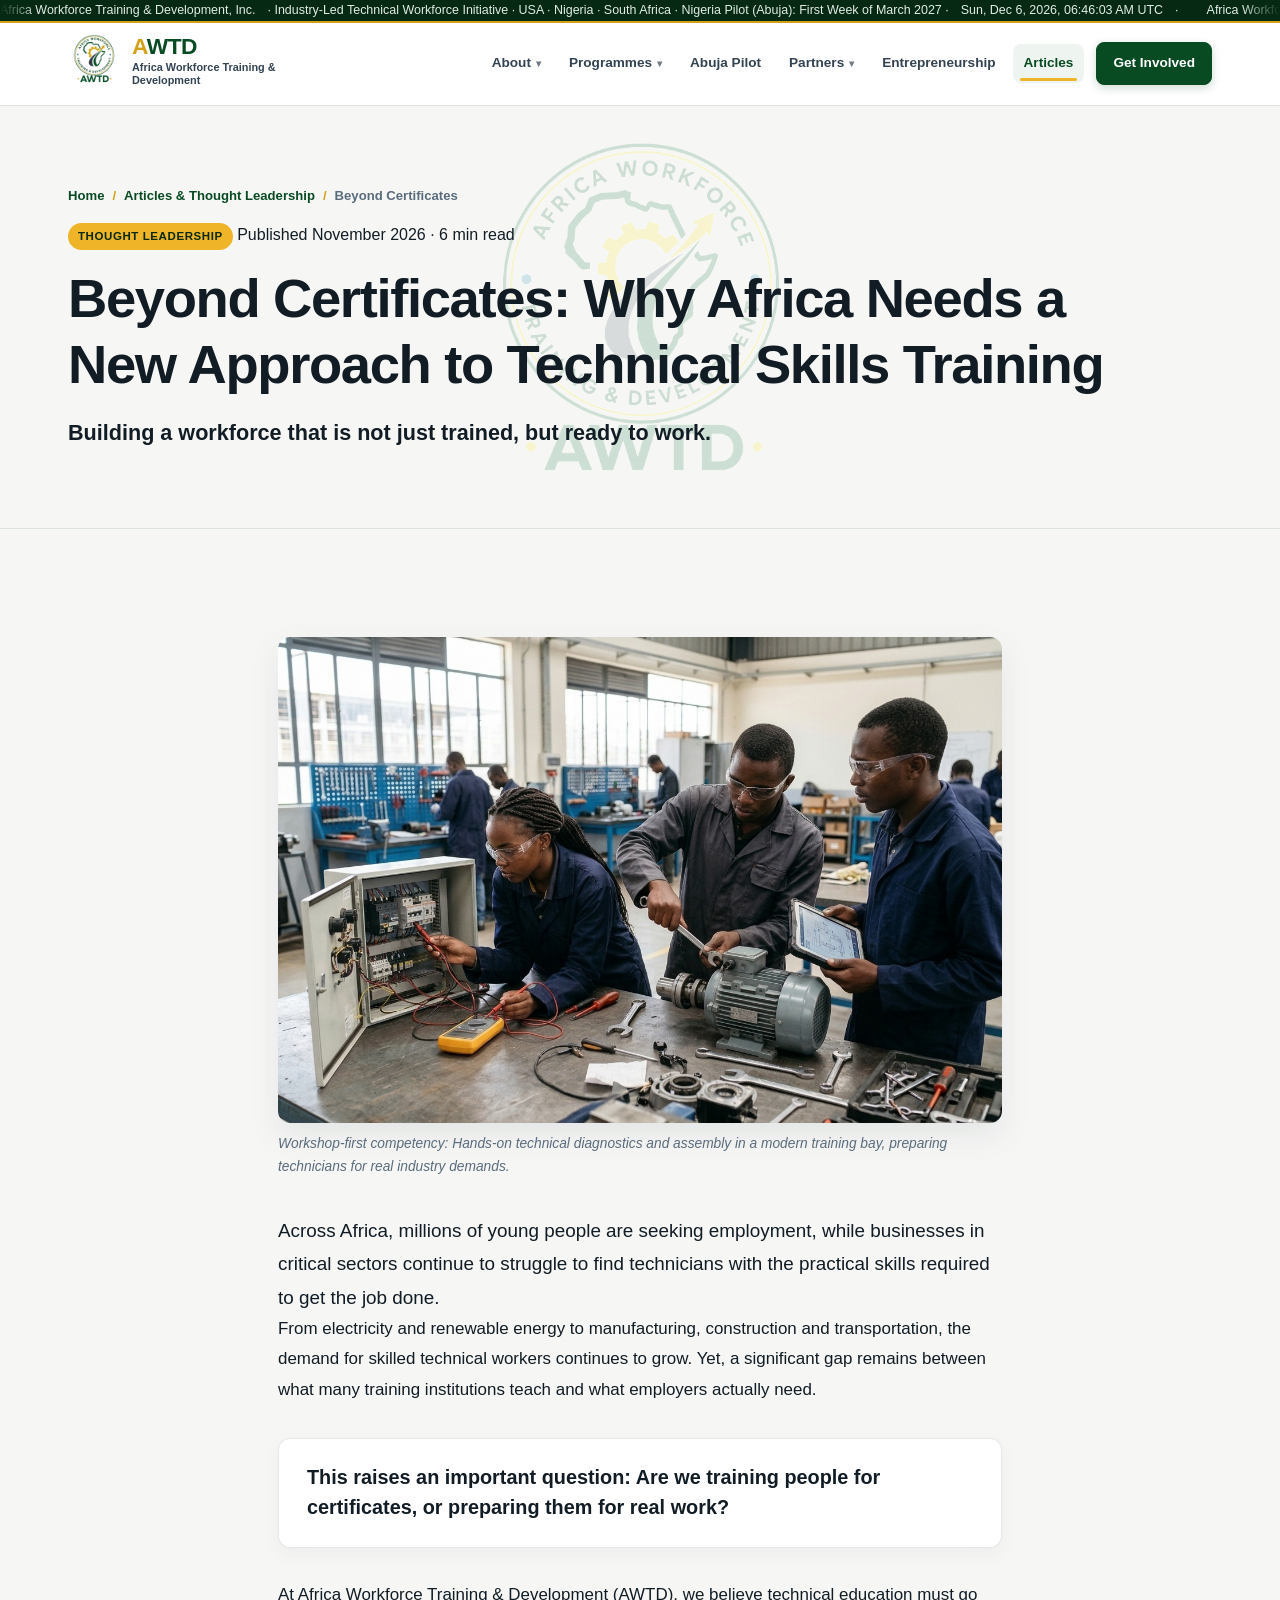
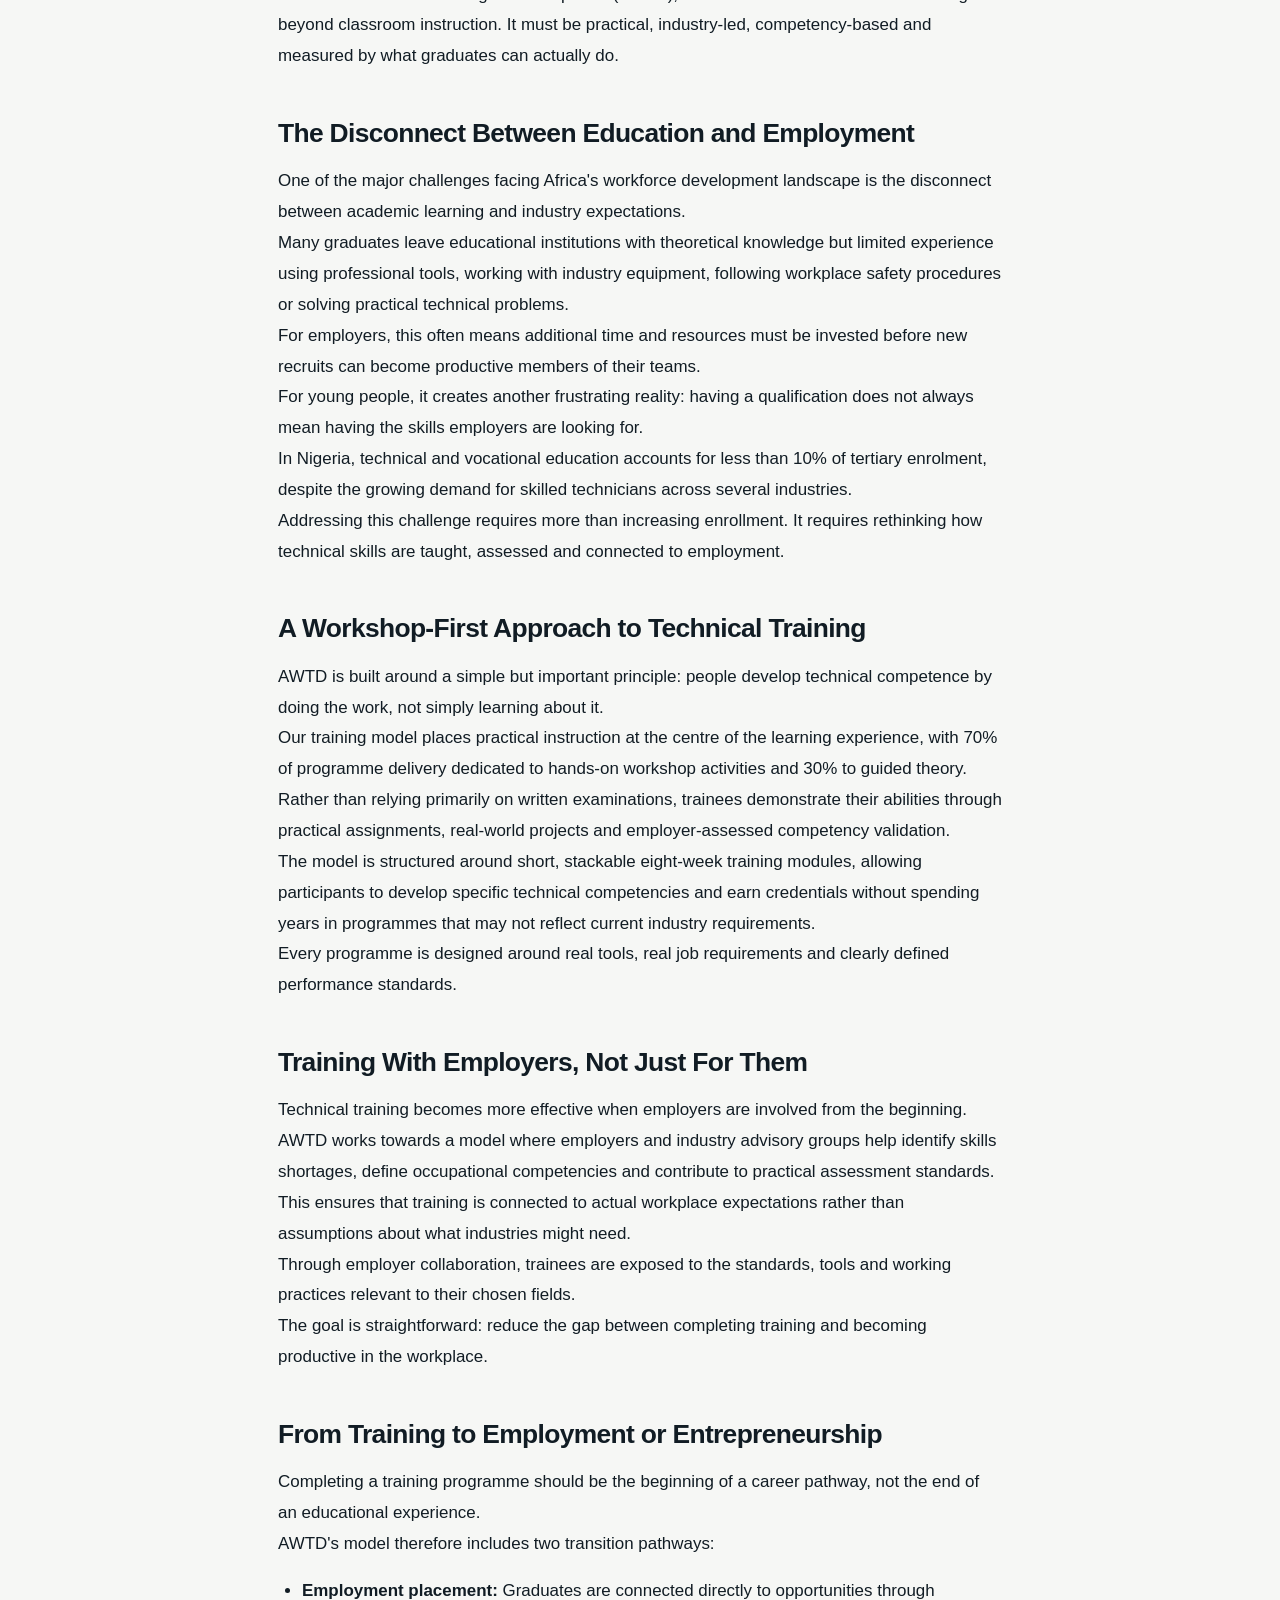
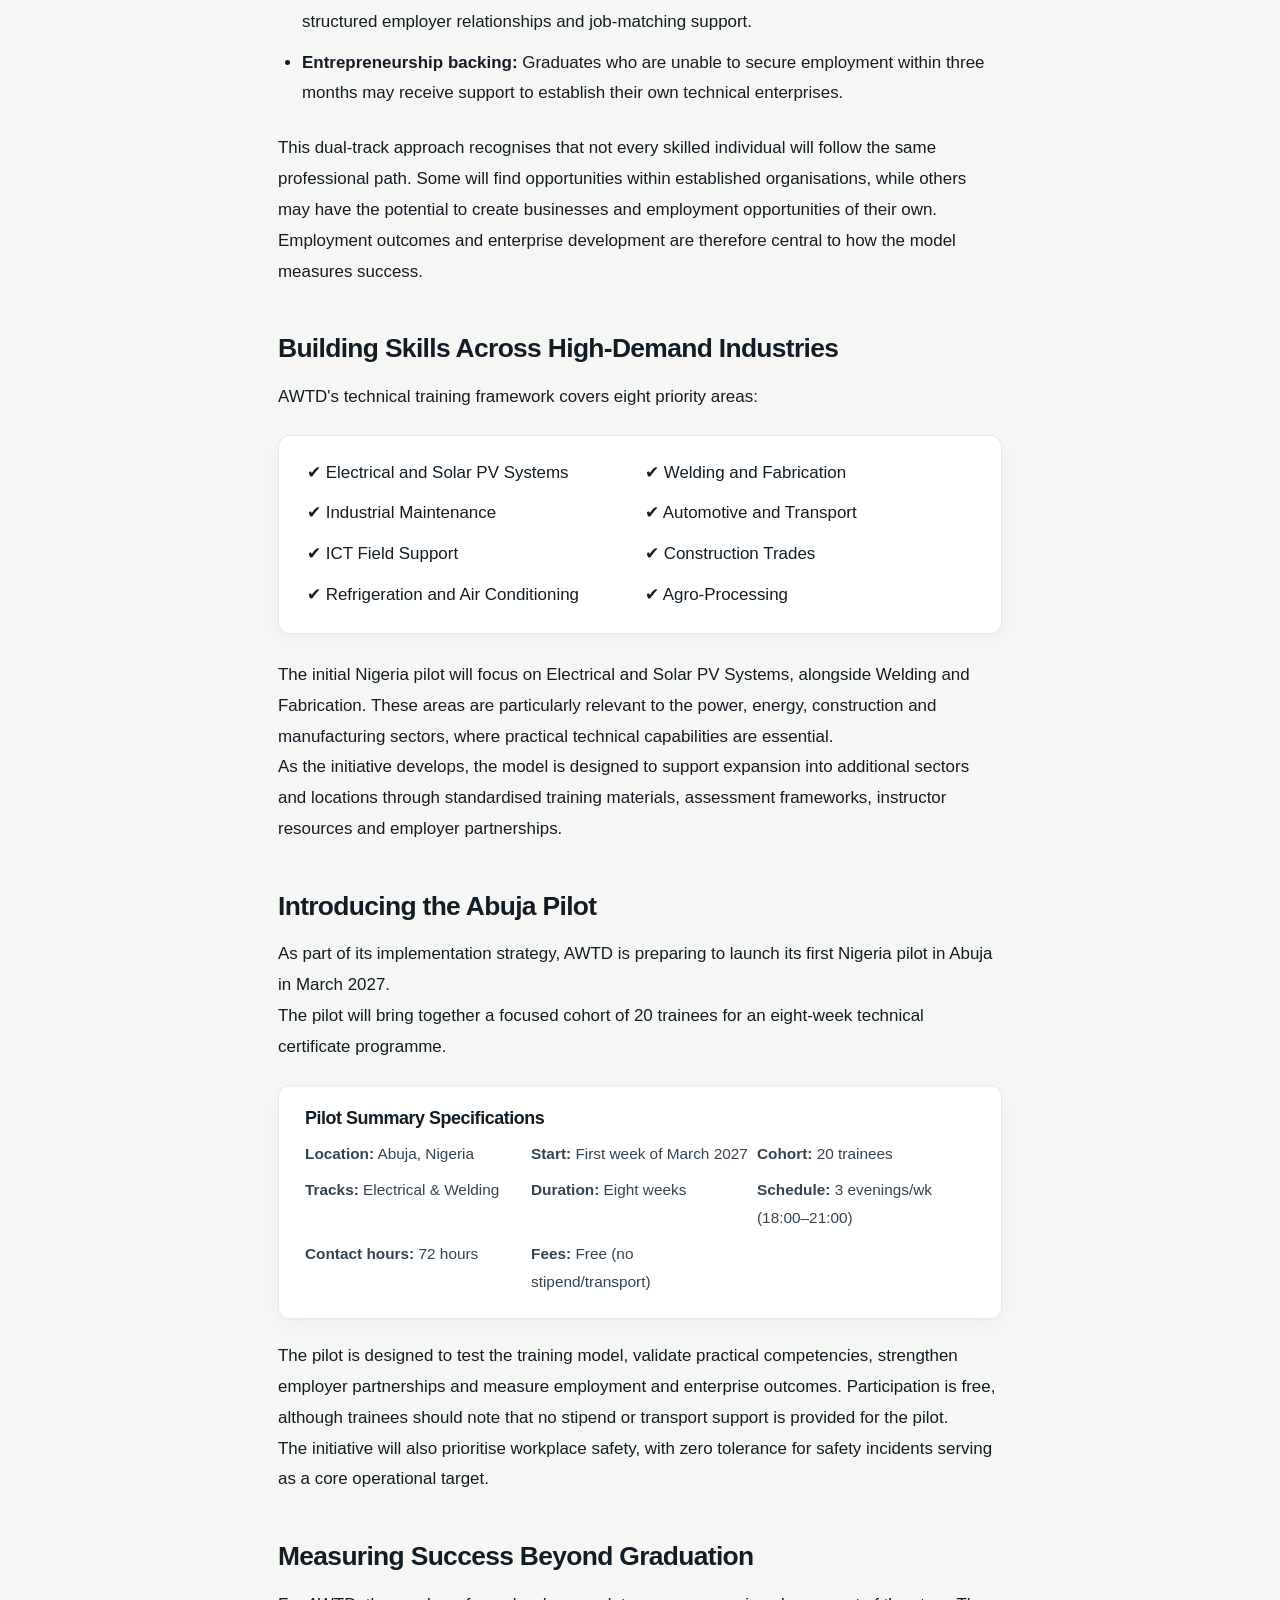
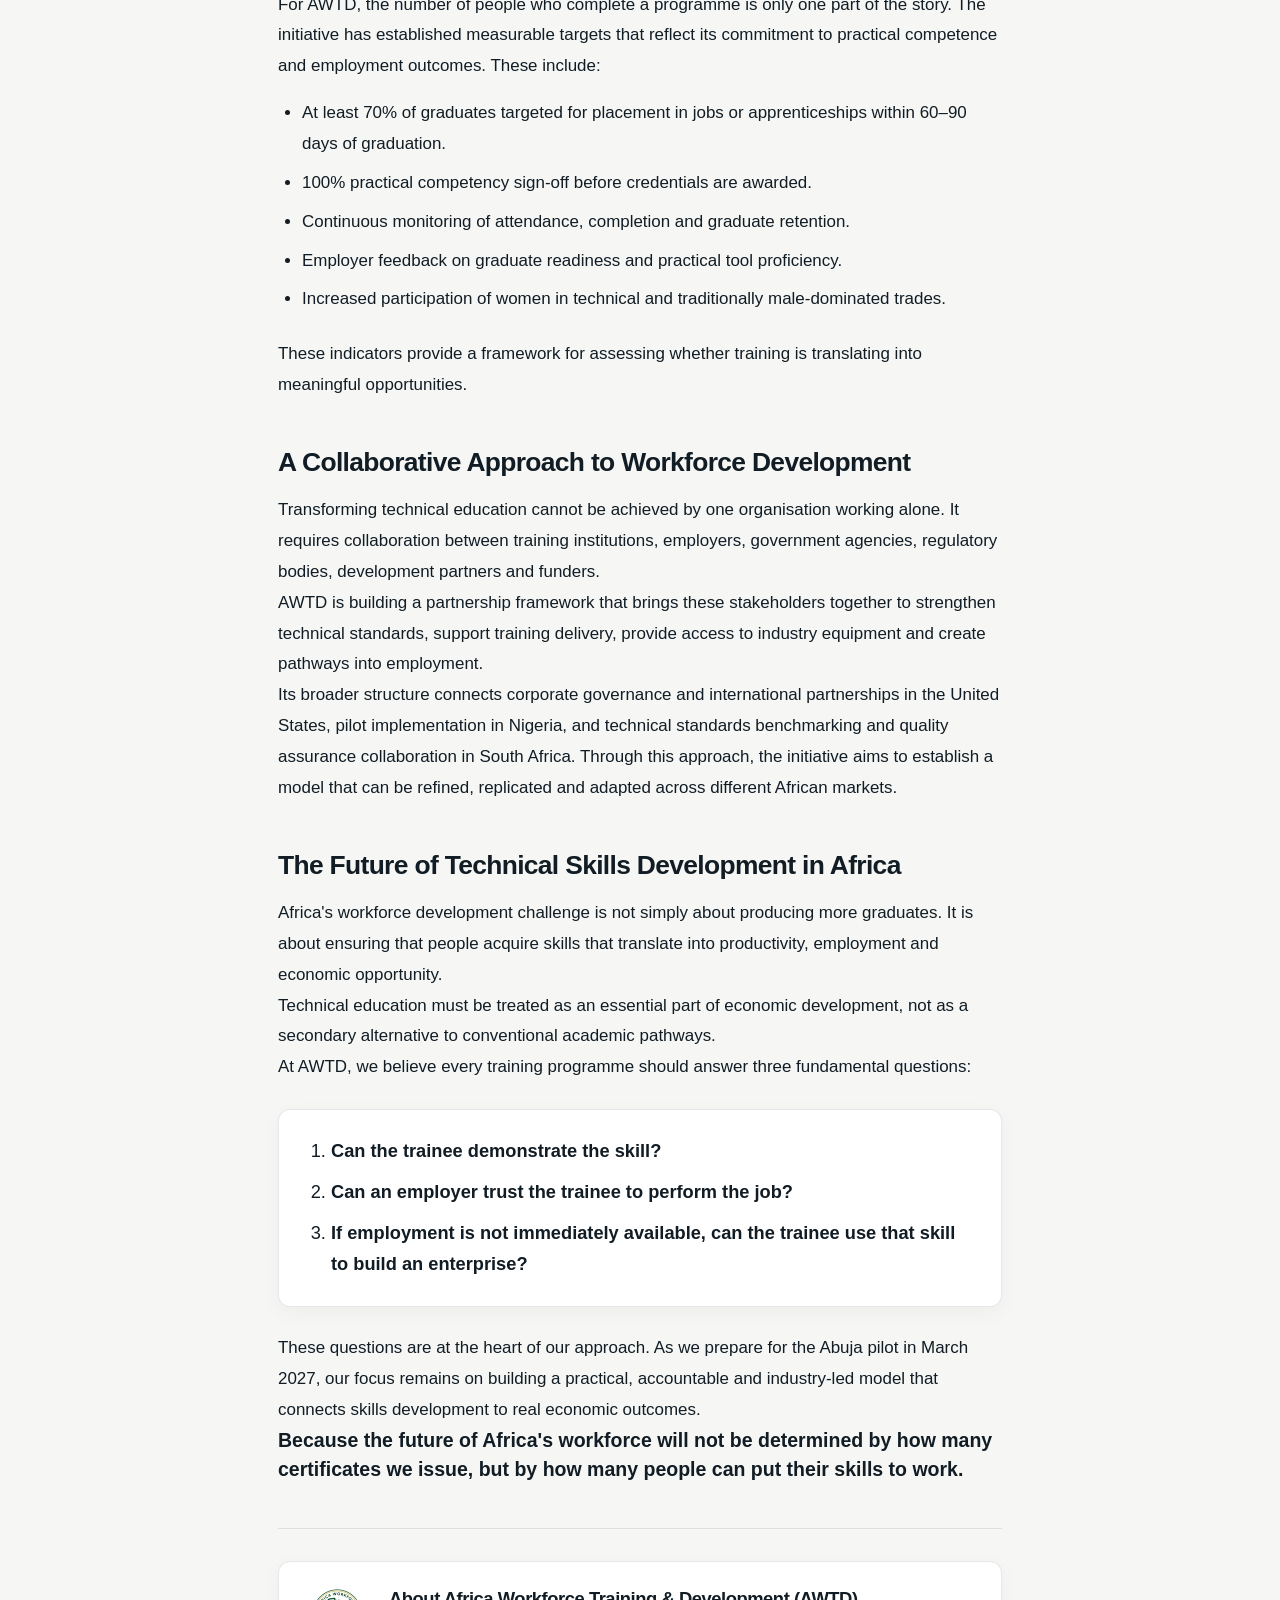
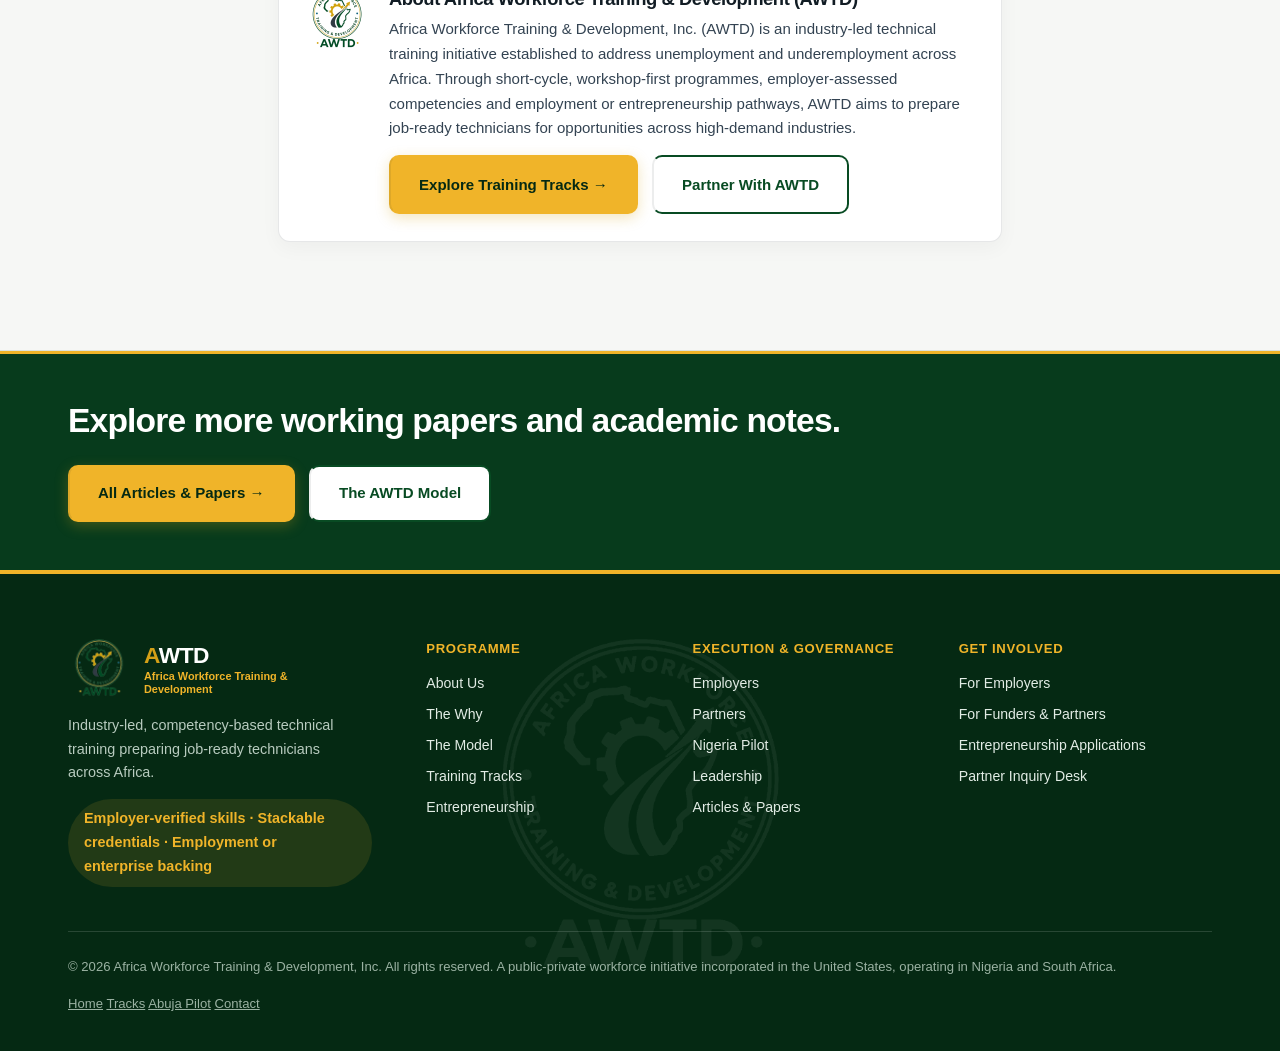
==== commit df646ea4: "Remove color accents from article callouts and switch to neutral editorial cards" ====
--- a/article-beyond-certificates.html
+++ b/article-beyond-certificates.html
@@ -1,4 +1,4 @@
-<!DOCTYPE html>
+﻿<!DOCTYPE html>
 <html lang="en">
 <head>
   <meta charset="UTF-8">
@@ -9,7 +9,7 @@
   <link rel="preconnect" href="https://fonts.googleapis.com">
   <link rel="preconnect" href="https://fonts.gstatic.com" crossorigin>
   <link href="https://fonts.googleapis.com/css2?family=Plus+Jakarta+Sans:ital,wght@0,400;0,500;0,600;0,700;0,800;1,400;1,600&display=swap" rel="stylesheet">
-  <link rel="stylesheet" href="css/styles.css?v=20261121b">
+  <link rel="stylesheet" href="css/styles.css?v=20261121c">
 </head>
 <body class="page-article">
 <a class="skip-link" href="#mainContent">Skip to main content</a>
@@ -106,7 +106,7 @@
         <span class="article-date">Published November 2026 · 6 min read</span>
       </div>
       <h1 class="h-sec article-title" style="font-size:clamp(2.1rem,4.4vw,3.4rem);line-height:1.2;margin:16px 0 18px">Beyond Certificates: Why Africa Needs a New Approach to Technical Skills Training</h1>
-      <p class="lead" style="font-size:clamp(1.1rem,1.8vw,1.35rem);color:var(--gold-bright);font-weight:600">Building a workforce that is not just trained, but ready to work.</p>
+      <p class="lead" style="font-size:clamp(1.1rem,1.8vw,1.35rem);color:var(--ink);font-weight:600">Building a workforce that is not just trained, but ready to work.</p>
     </div>
   </header>
 
@@ -115,22 +115,22 @@
     <div class="wrap article-container" style="max-width:820px;margin:0 auto">
       <!-- Natural Editorial Photograph -->
       <figure class="article-featured-figure" style="margin:0 0 36px">
-        <img class="article-featured-img" src="05%20Images/technical-skills-training.jpg" alt="Young African technical trainees collaborating on hands-on equipment in a workshop" width="1200" height="720" style="width:100%;height:auto;border-radius:12px;box-shadow:0 12px 32px rgba(8,75,35,0.12);display:block">
+        <img class="article-featured-img" src="05%20Images/technical-skills-training.jpg" alt="Young African technical trainees collaborating on hands-on equipment in a workshop" width="1200" height="720" style="width:100%;height:auto;border-radius:12px;box-shadow:0 12px 32px rgba(17,28,36,0.08);display:block">
         <figcaption style="font-size:0.86rem;color:var(--ink-muted);margin-top:10px;font-style:italic">Workshop-first competency: Hands-on technical diagnostics and assembly in a modern training bay, preparing technicians for real industry demands.</figcaption>
       </figure>
 
       <div class="article-body-text" style="font-size:1.06rem;line-height:1.82;color:var(--ink)">
-        <p class="article-intro-p" style="font-size:1.18rem;line-height:1.75;font-weight:500;color:var(--forest)">Across Africa, millions of young people are seeking employment, while businesses in critical sectors continue to struggle to find technicians with the practical skills required to get the job done.</p>
+        <p class="article-intro-p" style="font-size:1.18rem;line-height:1.75;font-weight:500;color:var(--ink)">Across Africa, millions of young people are seeking employment, while businesses in critical sectors continue to struggle to find technicians with the practical skills required to get the job done.</p>
 
         <p>From electricity and renewable energy to manufacturing, construction and transportation, the demand for skilled technical workers continues to grow. Yet, a significant gap remains between what many training institutions teach and what employers actually need.</p>
 
-        <div class="article-callout-quote" style="background:#FFFFFF;border-left:4px solid var(--gold);padding:22px 26px;border-radius:8px;margin:28px 0;box-shadow:0 6px 20px rgba(8,75,35,0.06)">
-          <p style="font-size:1.22rem;font-weight:700;color:var(--forest);line-height:1.45;margin:0">This raises an important question: Are we training people for certificates, or preparing them for real work?</p>
+        <div class="article-callout-quote" style="background:#FFFFFF;border:1px solid rgba(17,28,36,0.1);padding:24px 28px;border-radius:12px;margin:32px 0;box-shadow:0 6px 20px rgba(17,28,36,0.04)">
+          <p style="font-size:1.24rem;font-weight:700;color:var(--ink);line-height:1.5;margin:0">This raises an important question: Are we training people for certificates, or preparing them for real work?</p>
         </div>
 
         <p>At Africa Workforce Training &amp; Development (AWTD), we believe technical education must go beyond classroom instruction. It must be practical, industry-led, competency-based and measured by what graduates can actually do.</p>
 
-        <h2 style="font-size:1.65rem;color:var(--forest);margin:44px 0 16px;line-height:1.3">The Disconnect Between Education and Employment</h2>
+        <h2 style="font-size:1.65rem;color:var(--ink);margin:44px 0 16px;line-height:1.3;font-weight:700">The Disconnect Between Education and Employment</h2>
         <p>One of the major challenges facing Africa's workforce development landscape is the disconnect between academic learning and industry expectations.</p>
         <p>Many graduates leave educational institutions with theoretical knowledge but limited experience using professional tools, working with industry equipment, following workplace safety procedures or solving practical technical problems.</p>
         <p>For employers, this often means additional time and resources must be invested before new recruits can become productive members of their teams.</p>
@@ -138,21 +138,21 @@
         <p>In Nigeria, technical and vocational education accounts for less than 10% of tertiary enrolment, despite the growing demand for skilled technicians across several industries.</p>
         <p>Addressing this challenge requires more than increasing enrollment. It requires rethinking how technical skills are taught, assessed and connected to employment.</p>
 
-        <h2 style="font-size:1.65rem;color:var(--forest);margin:44px 0 16px;line-height:1.3">A Workshop-First Approach to Technical Training</h2>
+        <h2 style="font-size:1.65rem;color:var(--ink);margin:44px 0 16px;line-height:1.3;font-weight:700">A Workshop-First Approach to Technical Training</h2>
         <p>AWTD is built around a simple but important principle: people develop technical competence by doing the work, not simply learning about it.</p>
         <p>Our training model places practical instruction at the centre of the learning experience, with 70% of programme delivery dedicated to hands-on workshop activities and 30% to guided theory.</p>
         <p>Rather than relying primarily on written examinations, trainees demonstrate their abilities through practical assignments, real-world projects and employer-assessed competency validation.</p>
         <p>The model is structured around short, stackable eight-week training modules, allowing participants to develop specific technical competencies and earn credentials without spending years in programmes that may not reflect current industry requirements.</p>
         <p>Every programme is designed around real tools, real job requirements and clearly defined performance standards.</p>
 
-        <h2 style="font-size:1.65rem;color:var(--forest);margin:44px 0 16px;line-height:1.3">Training With Employers, Not Just For Them</h2>
+        <h2 style="font-size:1.65rem;color:var(--ink);margin:44px 0 16px;line-height:1.3;font-weight:700">Training With Employers, Not Just For Them</h2>
         <p>Technical training becomes more effective when employers are involved from the beginning.</p>
         <p>AWTD works towards a model where employers and industry advisory groups help identify skills shortages, define occupational competencies and contribute to practical assessment standards.</p>
         <p>This ensures that training is connected to actual workplace expectations rather than assumptions about what industries might need.</p>
         <p>Through employer collaboration, trainees are exposed to the standards, tools and working practices relevant to their chosen fields.</p>
         <p>The goal is straightforward: reduce the gap between completing training and becoming productive in the workplace.</p>
 
-        <h2 style="font-size:1.65rem;color:var(--forest);margin:44px 0 16px;line-height:1.3">From Training to Employment or Entrepreneurship</h2>
+        <h2 style="font-size:1.65rem;color:var(--ink);margin:44px 0 16px;line-height:1.3;font-weight:700">From Training to Employment or Entrepreneurship</h2>
         <p>Completing a training programme should be the beginning of a career pathway, not the end of an educational experience.</p>
         <p>AWTD's model therefore includes two transition pathways:</p>
         <ul style="padding-left:24px;margin:16px 0 24px">
@@ -162,9 +162,9 @@
         <p>This dual-track approach recognises that not every skilled individual will follow the same professional path. Some will find opportunities within established organisations, while others may have the potential to create businesses and employment opportunities of their own.</p>
         <p>Employment outcomes and enterprise development are therefore central to how the model measures success.</p>
 
-        <h2 style="font-size:1.65rem;color:var(--forest);margin:44px 0 16px;line-height:1.3">Building Skills Across High-Demand Industries</h2>
+        <h2 style="font-size:1.65rem;color:var(--ink);margin:44px 0 16px;line-height:1.3;font-weight:700">Building Skills Across High-Demand Industries</h2>
         <p>AWTD's technical training framework covers eight priority areas:</p>
-        <div style="background:#FFFFFF;border:1px solid rgba(8,75,35,0.12);border-radius:10px;padding:22px 28px;margin:22px 0 26px">
+        <div style="background:#FFFFFF;border:1px solid rgba(17,28,36,0.1);border-radius:12px;padding:22px 28px;margin:22px 0 26px;box-shadow:0 6px 20px rgba(17,28,36,0.04)">
           <ul style="display:grid;grid-template-columns:repeat(auto-fit,minmax(240px,1fr));gap:10px;list-style:none;padding:0;margin:0">
             <li>✔ Electrical and Solar PV Systems</li>
             <li>✔ Welding and Fabrication</li>
@@ -179,12 +179,12 @@
         <p>The initial Nigeria pilot will focus on Electrical and Solar PV Systems, alongside Welding and Fabrication. These areas are particularly relevant to the power, energy, construction and manufacturing sectors, where practical technical capabilities are essential.</p>
         <p>As the initiative develops, the model is designed to support expansion into additional sectors and locations through standardised training materials, assessment frameworks, instructor resources and employer partnerships.</p>
 
-        <h2 style="font-size:1.65rem;color:var(--forest);margin:44px 0 16px;line-height:1.3">Introducing the Abuja Pilot</h2>
+        <h2 style="font-size:1.65rem;color:var(--ink);margin:44px 0 16px;line-height:1.3;font-weight:700">Introducing the Abuja Pilot</h2>
         <p>As part of its implementation strategy, AWTD is preparing to launch its first Nigeria pilot in Abuja in March 2027.</p>
         <p>The pilot will bring together a focused cohort of 20 trainees for an eight-week technical certificate programme.</p>
-        <div style="background:var(--bg-sage);border-left:4px solid var(--forest);padding:20px 24px;border-radius:8px;margin:22px 0">
-          <h4 style="margin:0 0 12px;color:var(--forest);font-size:1.12rem">Pilot Summary Specifications</h4>
-          <ul style="list-style:none;padding:0;margin:0;display:grid;grid-template-columns:repeat(auto-fit,minmax(200px,1fr));gap:8px;font-size:0.96rem">
+        <div style="background:#FFFFFF;border:1px solid rgba(17,28,36,0.1);padding:22px 26px;border-radius:12px;margin:22px 0;box-shadow:0 6px 20px rgba(17,28,36,0.04)">
+          <h4 style="margin:0 0 12px;color:var(--ink);font-size:1.12rem">Pilot Summary Specifications</h4>
+          <ul style="list-style:none;padding:0;margin:0;display:grid;grid-template-columns:repeat(auto-fit,minmax(200px,1fr));gap:8px;font-size:0.96rem;color:var(--ink-secondary)">
             <li><strong>Location:</strong> Abuja, Nigeria</li>
             <li><strong>Start:</strong> First week of March 2027</li>
             <li><strong>Cohort:</strong> 20 trainees</li>
@@ -198,7 +198,7 @@
         <p>The pilot is designed to test the training model, validate practical competencies, strengthen employer partnerships and measure employment and enterprise outcomes. Participation is free, although trainees should note that no stipend or transport support is provided for the pilot.</p>
         <p>The initiative will also prioritise workplace safety, with zero tolerance for safety incidents serving as a core operational target.</p>
 
-        <h2 style="font-size:1.65rem;color:var(--forest);margin:44px 0 16px;line-height:1.3">Measuring Success Beyond Graduation</h2>
+        <h2 style="font-size:1.65rem;color:var(--ink);margin:44px 0 16px;line-height:1.3;font-weight:700">Measuring Success Beyond Graduation</h2>
         <p>For AWTD, the number of people who complete a programme is only one part of the story. The initiative has established measurable targets that reflect its commitment to practical competence and employment outcomes. These include:</p>
         <ul style="padding-left:24px;margin:16px 0 24px">
           <li style="margin-bottom:8px">At least 70% of graduates targeted for placement in jobs or apprenticeships within 60–90 days of graduation.</li>
@@ -209,32 +209,32 @@
         </ul>
         <p>These indicators provide a framework for assessing whether training is translating into meaningful opportunities.</p>
 
-        <h2 style="font-size:1.65rem;color:var(--forest);margin:44px 0 16px;line-height:1.3">A Collaborative Approach to Workforce Development</h2>
+        <h2 style="font-size:1.65rem;color:var(--ink);margin:44px 0 16px;line-height:1.3;font-weight:700">A Collaborative Approach to Workforce Development</h2>
         <p>Transforming technical education cannot be achieved by one organisation working alone. It requires collaboration between training institutions, employers, government agencies, regulatory bodies, development partners and funders.</p>
         <p>AWTD is building a partnership framework that brings these stakeholders together to strengthen technical standards, support training delivery, provide access to industry equipment and create pathways into employment.</p>
         <p>Its broader structure connects corporate governance and international partnerships in the United States, pilot implementation in Nigeria, and technical standards benchmarking and quality assurance collaboration in South Africa. Through this approach, the initiative aims to establish a model that can be refined, replicated and adapted across different African markets.</p>
 
-        <h2 style="font-size:1.65rem;color:var(--forest);margin:44px 0 16px;line-height:1.3">The Future of Technical Skills Development in Africa</h2>
+        <h2 style="font-size:1.65rem;color:var(--ink);margin:44px 0 16px;line-height:1.3;font-weight:700">The Future of Technical Skills Development in Africa</h2>
         <p>Africa's workforce development challenge is not simply about producing more graduates. It is about ensuring that people acquire skills that translate into productivity, employment and economic opportunity.</p>
         <p>Technical education must be treated as an essential part of economic development, not as a secondary alternative to conventional academic pathways.</p>
         <p>At AWTD, we believe every training programme should answer three fundamental questions:</p>
-        <div style="background:linear-gradient(145deg,var(--forest) 0%,var(--bg-forest-deep) 100%);color:#FFFFFF;padding:26px 30px;border-radius:12px;margin:26px 0;box-shadow:0 12px 28px rgba(8,75,35,0.14)">
-          <ol style="margin:0;padding-left:22px;font-size:1.14rem;line-height:1.7;color:#FFFFFF">
+        <div style="background:#FFFFFF;border:1px solid rgba(17,28,36,0.1);padding:26px 30px;border-radius:12px;margin:26px 0;box-shadow:0 6px 20px rgba(17,28,36,0.04)">
+          <ol style="margin:0;padding-left:22px;font-size:1.14rem;line-height:1.7;color:var(--ink)">
             <li style="margin-bottom:10px"><strong>Can the trainee demonstrate the skill?</strong></li>
             <li style="margin-bottom:10px"><strong>Can an employer trust the trainee to perform the job?</strong></li>
             <li><strong>If employment is not immediately available, can the trainee use that skill to build an enterprise?</strong></li>
           </ol>
         </div>
         <p>These questions are at the heart of our approach. As we prepare for the Abuja pilot in March 2027, our focus remains on building a practical, accountable and industry-led model that connects skills development to real economic outcomes.</p>
-        <p style="font-size:1.22rem;font-weight:700;color:var(--forest);line-height:1.5">Because the future of Africa's workforce will not be determined by how many certificates we issue, but by how many people can put their skills to work.</p>
-
-        <hr style="border:none;border-top:1px solid rgba(8,75,35,0.14);margin:44px 0 32px">
+        <p style="font-size:1.22rem;font-weight:700;color:var(--ink);line-height:1.5">Because the future of Africa's workforce will not be determined by how many certificates we issue, but by how many people can put their skills to work.</p>
+
+        <hr style="border:none;border-top:1px solid rgba(17,28,36,0.1);margin:44px 0 32px">
 
         <!-- Author / Organisation Bio -->
-        <div style="background:#FFFFFF;border:1px solid rgba(8,75,35,0.12);border-radius:12px;padding:26px;display:flex;gap:20px;align-items:flex-start;flex-wrap:wrap">
+        <div style="background:#FFFFFF;border:1px solid rgba(17,28,36,0.1);border-radius:12px;padding:26px;display:flex;gap:20px;align-items:flex-start;flex-wrap:wrap;box-shadow:0 6px 20px rgba(17,28,36,0.04)">
           <img src="04%20Logos/awtd-logo-transparent.png" alt="AWTD Official Seal" width="64" height="64" style="object-fit:contain;flex-shrink:0">
           <div style="flex:1;min-width:240px">
-            <h4 style="margin:0 0 8px;font-size:1.15rem;color:var(--forest)">About Africa Workforce Training &amp; Development (AWTD)</h4>
+            <h4 style="margin:0 0 8px;font-size:1.15rem;color:var(--ink);font-weight:700">About Africa Workforce Training &amp; Development (AWTD)</h4>
             <p style="font-size:0.94rem;line-height:1.65;color:var(--ink-secondary);margin:0 0 14px">Africa Workforce Training &amp; Development, Inc. (AWTD) is an industry-led technical training initiative established to address unemployment and underemployment across Africa. Through short-cycle, workshop-first programmes, employer-assessed competencies and employment or entrepreneurship pathways, AWTD aims to prepare job-ready technicians for opportunities across high-demand industries.</p>
             <div class="btns" style="margin-top:0">
               <a class="btn btn-p" href="tracks.html">Explore Training Tracks →</a>
@@ -313,6 +313,6 @@
   </div>
 </footer>
 
-<script src="js/main.js?v=20261121b"></script>
+<script src="js/main.js?v=20261121c"></script>
 </body>
 </html>
